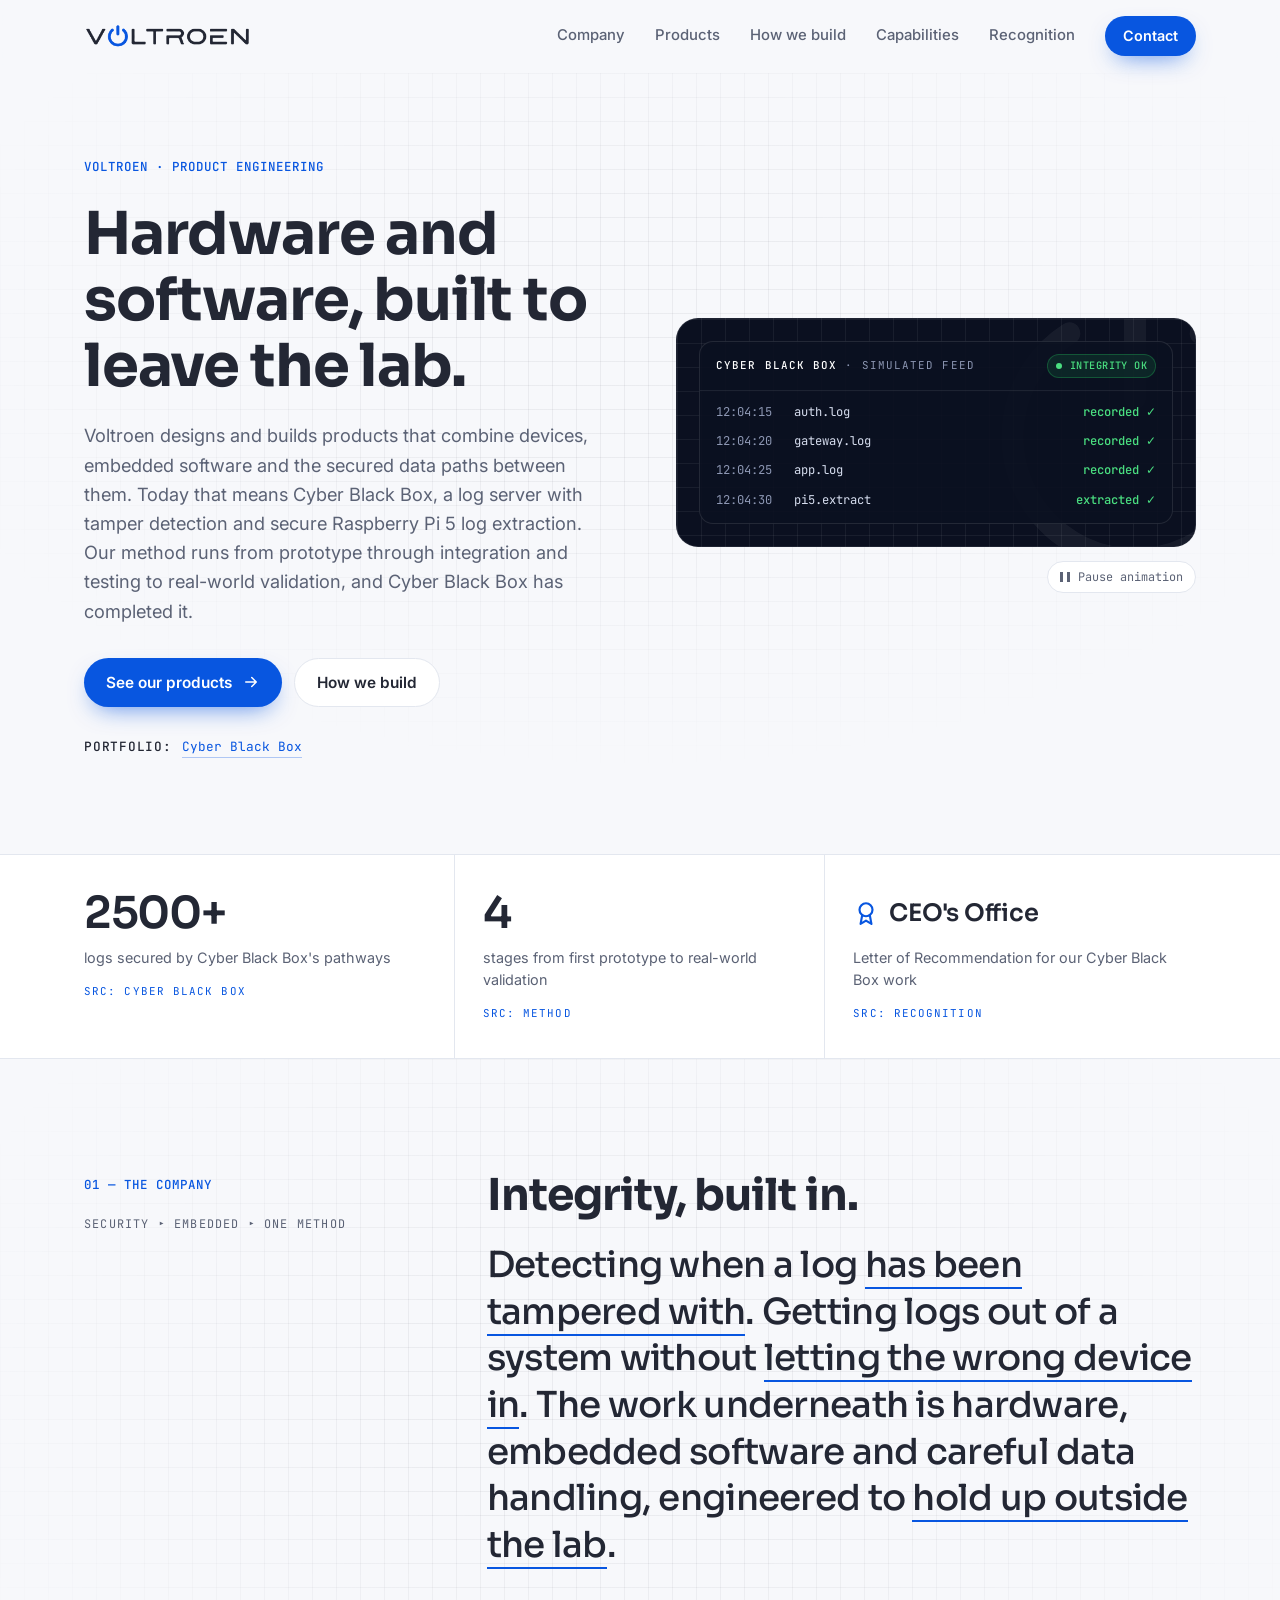
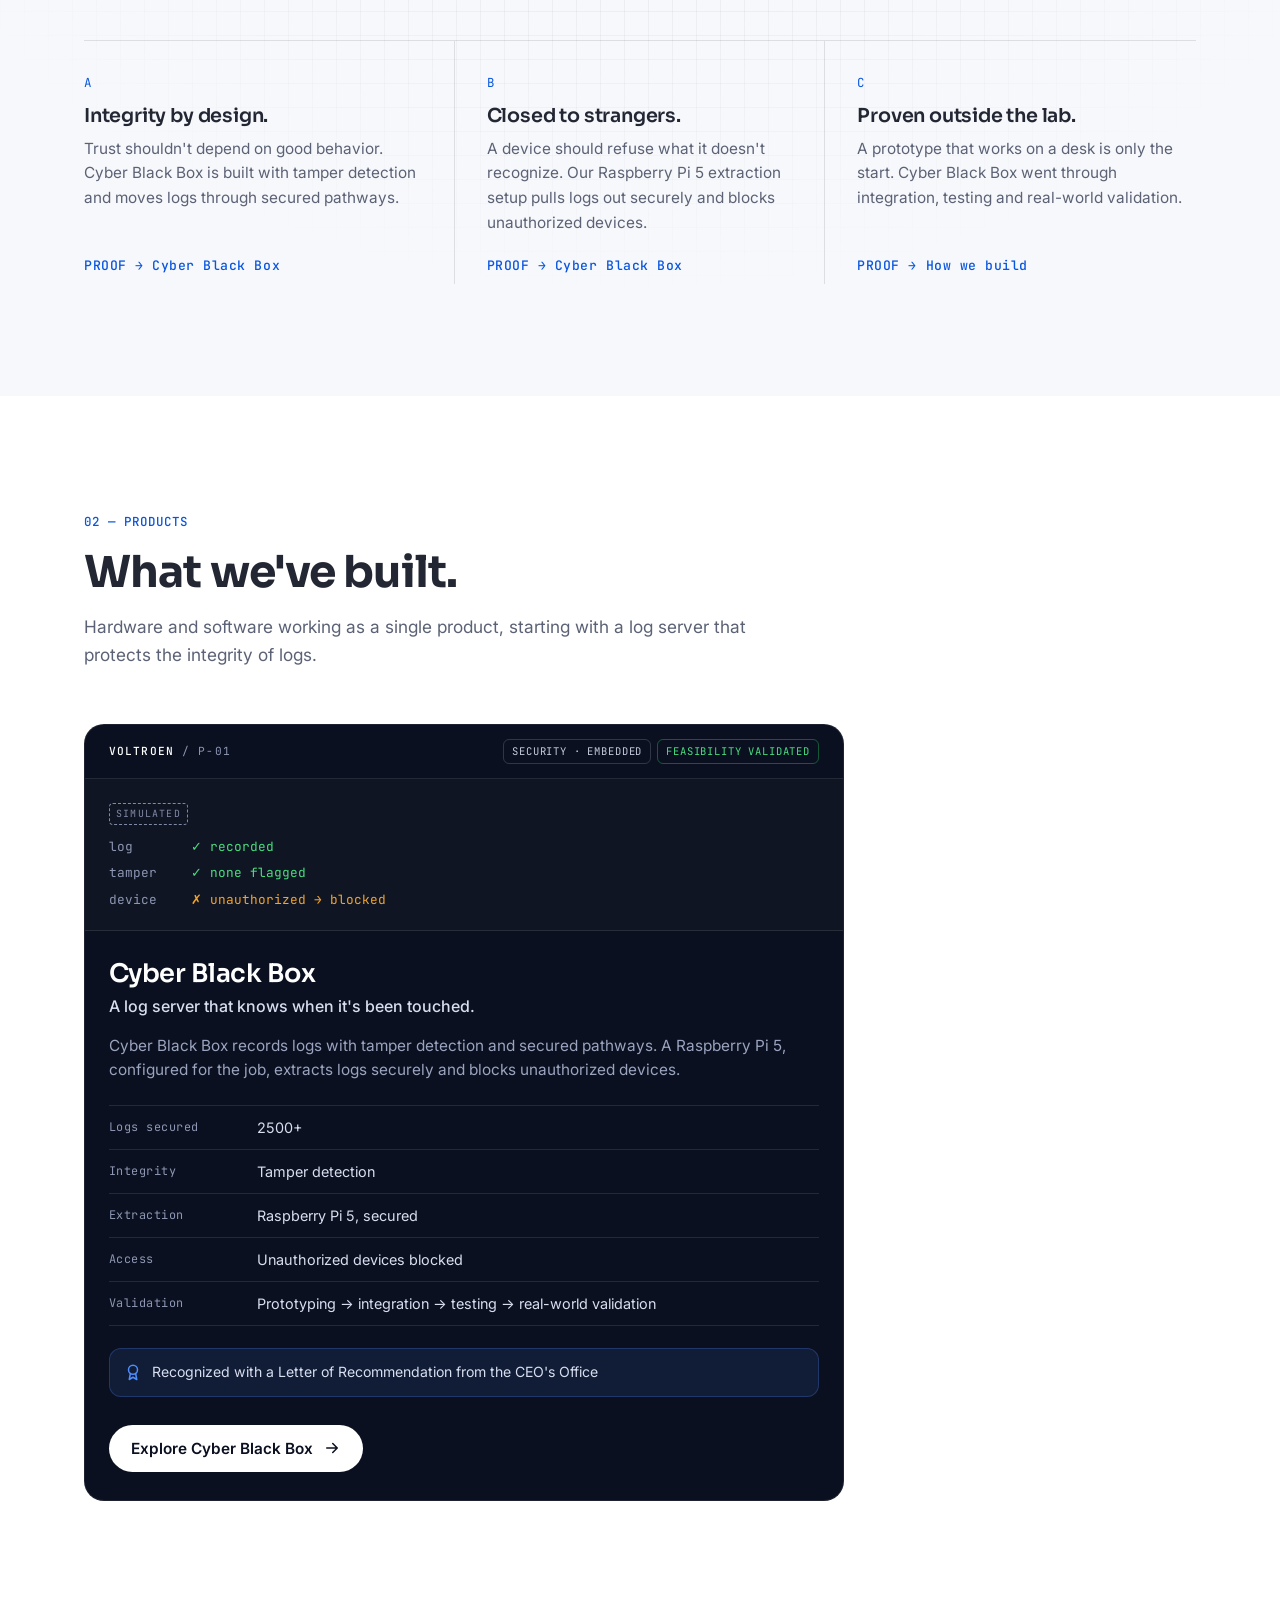
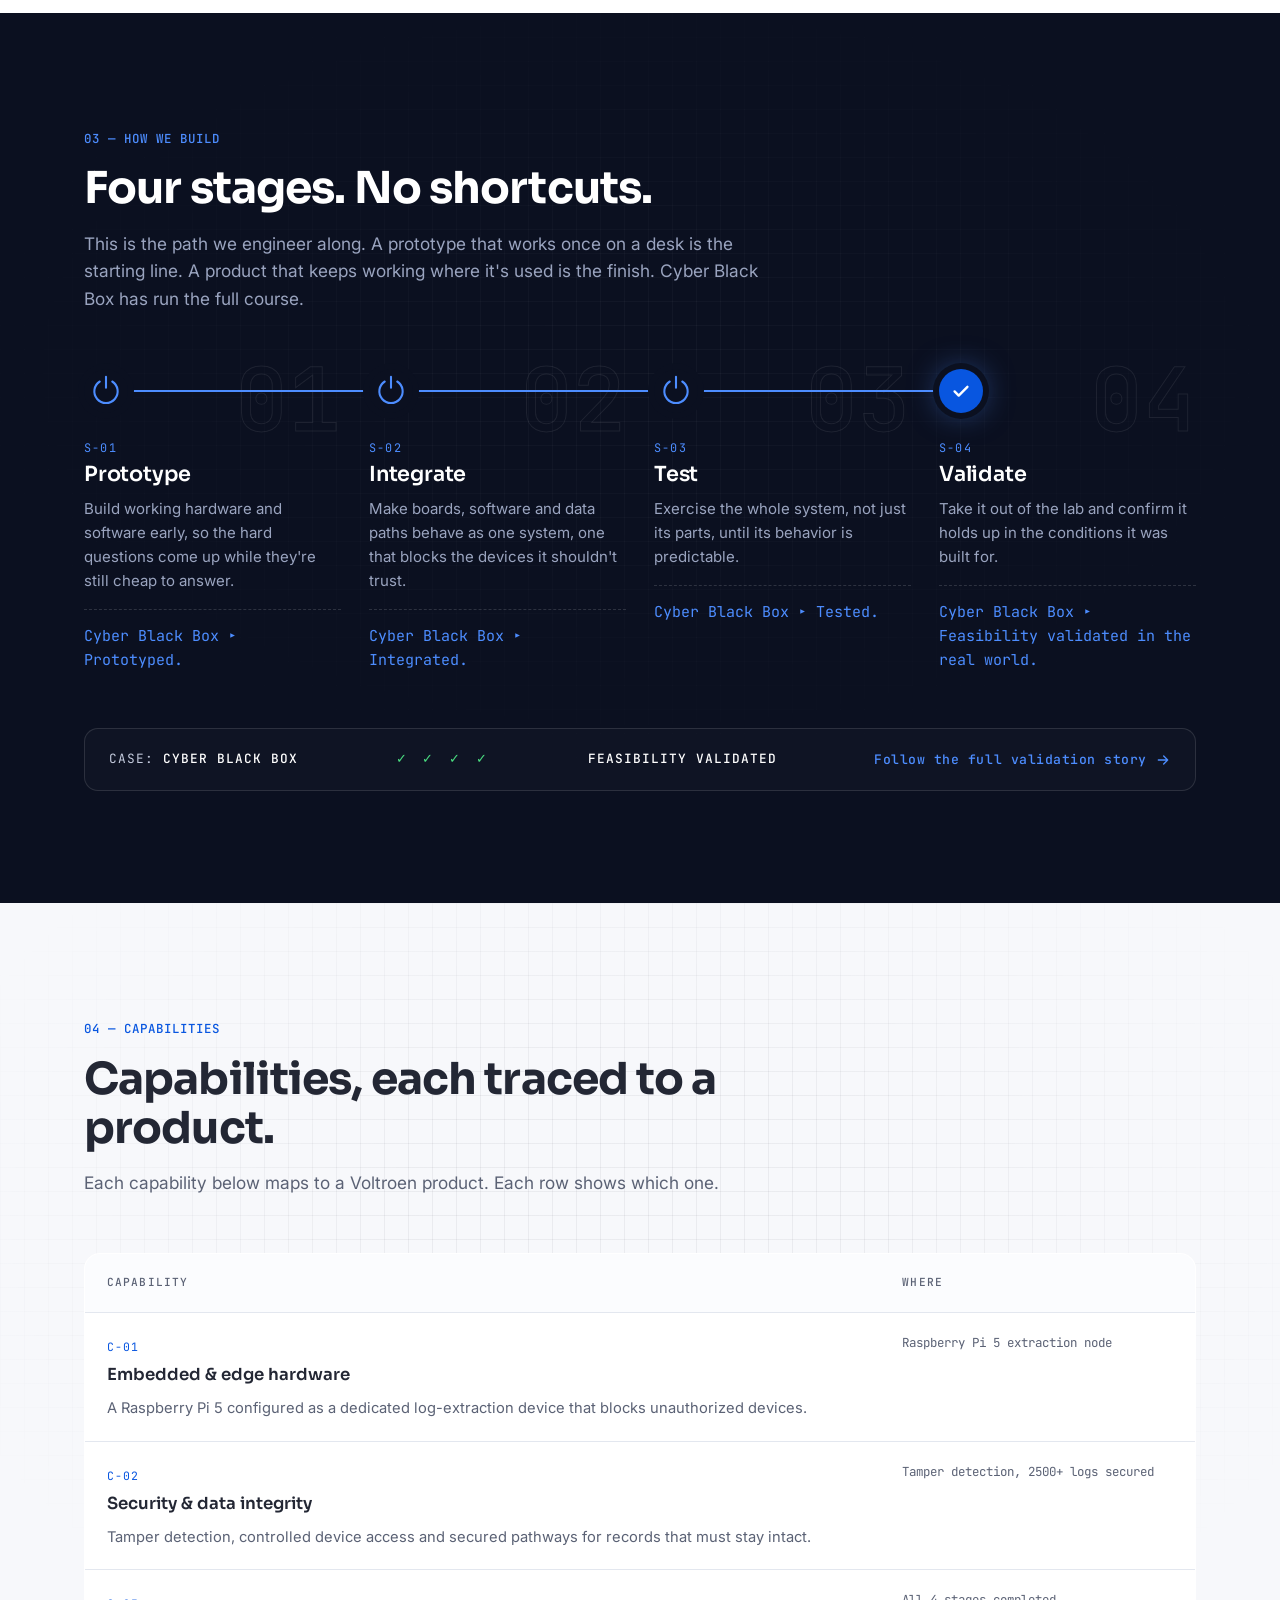
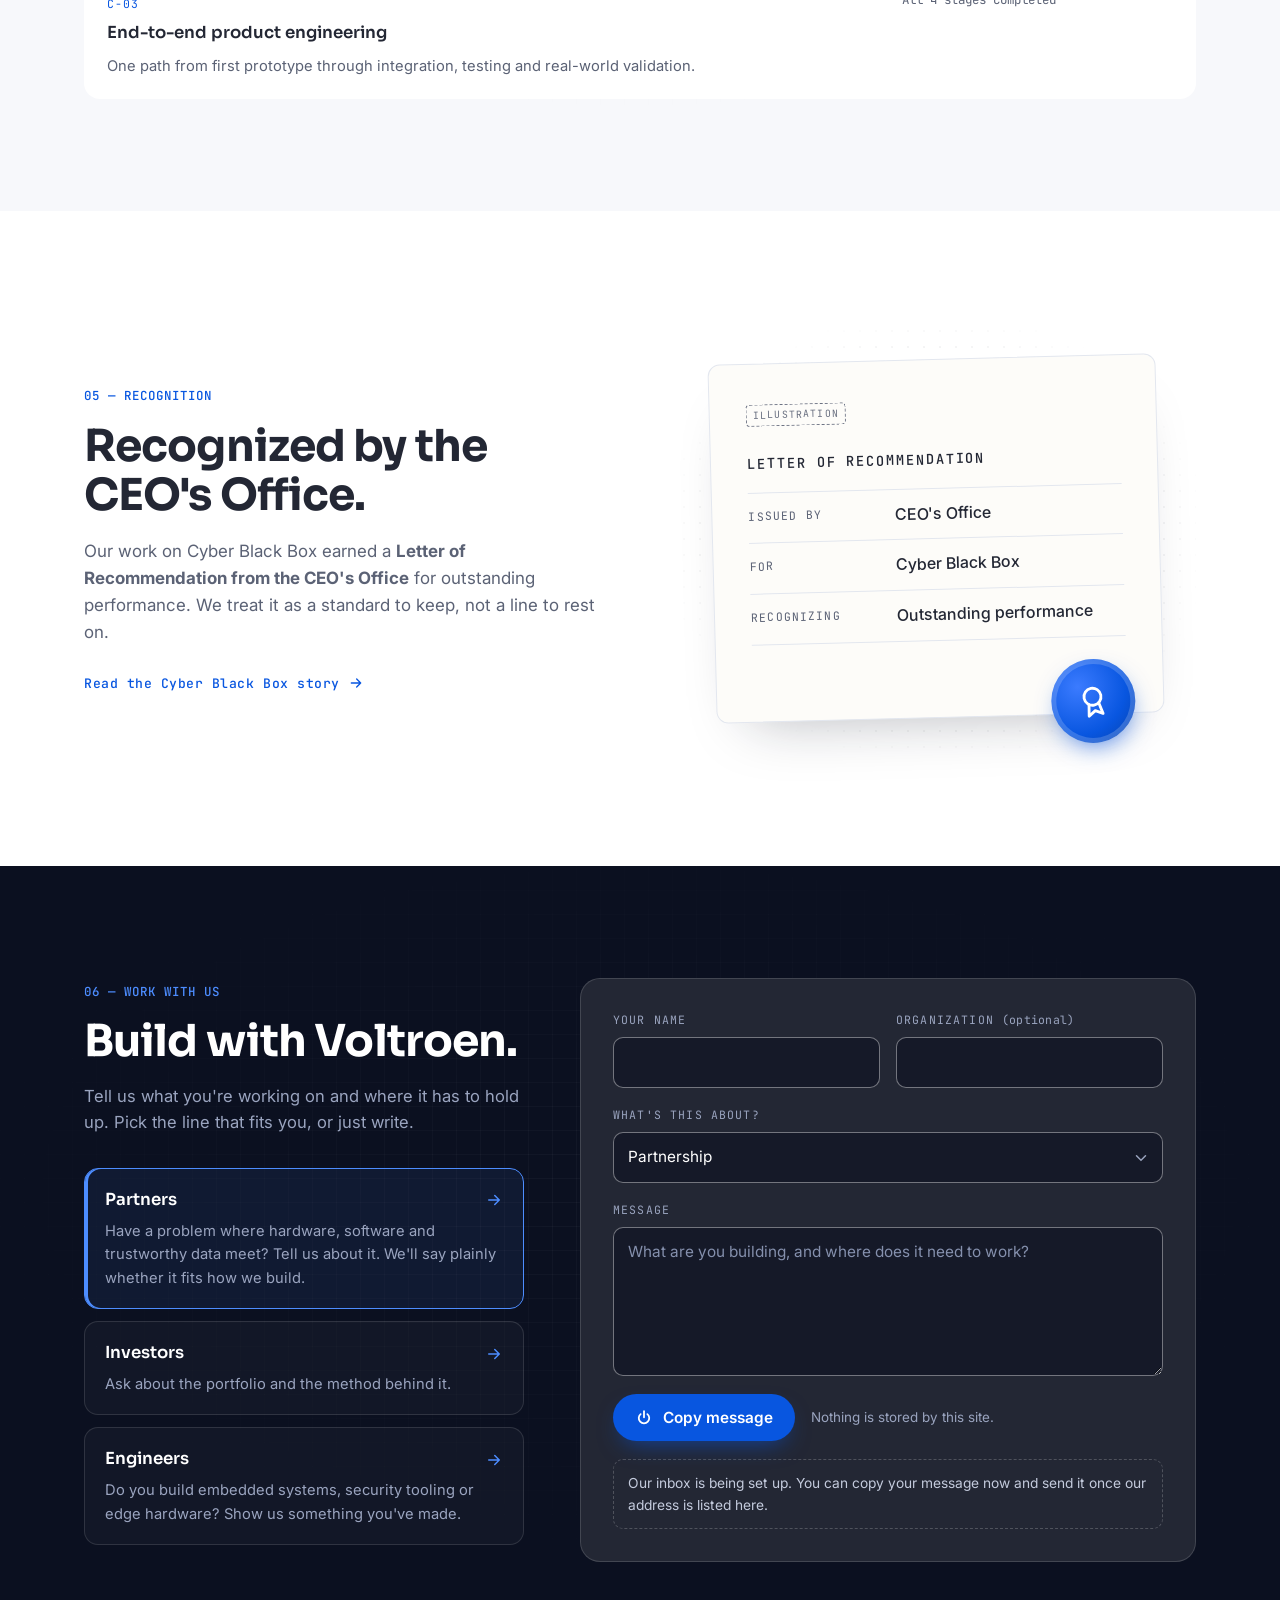
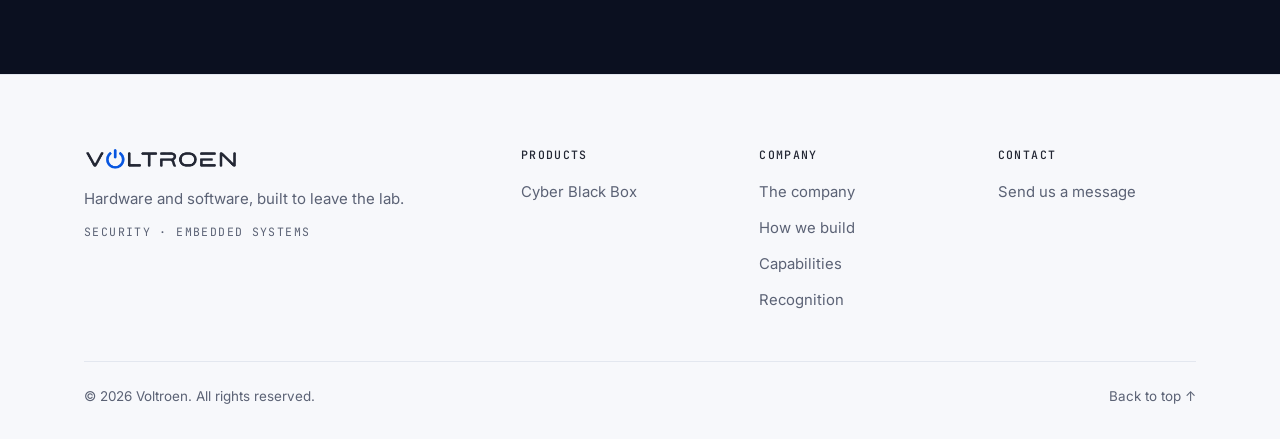
==== index.html @ 5e19cc54 "Remove GlowwSkin from the site Drop the GlowwSkin product card, hero tile, glance stat, capability r" ====
<!DOCTYPE html>
<html lang="en">
<head>
  <meta charset="UTF-8" />
  <meta name="viewport" content="width=device-width, initial-scale=1.0" />
  <title>Voltroen | Secure Hardware Engineering</title>
  <meta name="description" content="Voltroen engineers hardware and software products, including Cyber Black Box, a log server with tamper detection and Raspberry Pi 5 extraction that blocks unauthorized devices." />
  <meta name="theme-color" content="#0b1020" />
  <meta property="og:title" content="Voltroen | Secure Hardware Engineering" />
  <meta property="og:description" content="Voltroen engineers hardware and software products, including Cyber Black Box, a log server with tamper detection and Raspberry Pi 5 extraction that blocks unauthorized devices." />
  <meta property="og:image" content="https://voltroen.in/assets/logo.png" />
  <meta property="og:type" content="website" />
  <meta property="og:url" content="https://voltroen.in/" />
  <link rel="icon" href="assets/favicon.svg" type="image/svg+xml" />
  <link rel="preconnect" href="https://fonts.googleapis.com" />
  <link rel="preconnect" href="https://fonts.gstatic.com" crossorigin />
  <link href="https://fonts.googleapis.com/css2?family=Inter:wght@400;500;600&family=JetBrains+Mono:wght@400;500&family=Sora:wght@500;600;700&display=swap" rel="stylesheet" />
  <script>document.documentElement.classList.add('js');setTimeout(function(){if(!window.__siteReady)document.documentElement.classList.remove('js');},4000);</script>
  <link rel="stylesheet" href="assets/css/site.css" />
</head>
<body>
  <a class="skip-link" href="#main">Skip to content</a>

  <!-- Reusable icons -->
  <svg width="0" height="0" style="position:absolute" aria-hidden="true">
    <defs>
      <symbol id="i-arrow" viewBox="0 0 24 24" fill="none" stroke="currentColor" stroke-width="2" stroke-linecap="round" stroke-linejoin="round"><path d="M5 12h14M13 6l6 6-6 6"/></symbol>
      <symbol id="i-power" viewBox="0 0 24 24" fill="none" stroke="currentColor" stroke-width="2.4" stroke-linecap="round"><path d="M7.5 6.8a7 7 0 1 0 9 0"/><path d="M12 3v8"/></symbol>
      <symbol id="i-ring" viewBox="0 0 48 48" fill="none" stroke="currentColor" stroke-width="2.5" stroke-linecap="round"><path d="M16.5 12.6a14 14 0 1 0 15 0"/><path d="M24 7v13"/></symbol>
      <symbol id="i-award" viewBox="0 0 24 24" fill="none" stroke="currentColor" stroke-width="2" stroke-linecap="round" stroke-linejoin="round"><circle cx="12" cy="9" r="6"/><path d="M8.5 14L7 22l5-3 5 3-1.5-8"/></symbol>
      <symbol id="i-check" viewBox="0 0 24 24" fill="none" stroke="currentColor" stroke-width="2.6" stroke-linecap="round" stroke-linejoin="round"><path d="M5 12.5l4.5 4.5L19 7.5"/></symbol>
    </defs>
  </svg>

  <header class="site-header">
    <div class="wrap nav">
      <a href="#top" class="brand" aria-label="Voltroen home">
        <img src="assets/logo.png" alt="Voltroen" width="1184" height="184" />
      </a>
      <button class="menu-btn" aria-label="Open menu" aria-expanded="false" aria-controls="nav-links"><span></span></button>
      <nav class="nav-links" id="nav-links" aria-label="Primary">
        <a href="#company">Company</a>
        <a href="#products">Products</a>
        <a href="#method">How we build</a>
        <a href="#capabilities">Capabilities</a>
        <a href="#recognition">Recognition</a>
        <a href="#contact" class="btn btn-primary">Contact</a>
      </nav>
    </div>
  </header>

  <main id="main" tabindex="-1">
    <!-- Hero -->
    <section class="home-hero grid-bg" aria-labelledby="hero-title">
      <div class="wrap hero-grid">
        <div>
          <span class="idx reveal">Voltroen · Product engineering</span>
          <h1 id="hero-title" class="reveal d1">Hardware and software, built to leave the lab.</h1>
          <p class="hero-lede reveal d2">
            Voltroen designs and builds products that combine devices, embedded software and the secured data
            paths between them. Today that means Cyber Black Box, a log server with tamper detection and secure
            Raspberry Pi 5 log extraction. Our method runs from prototype through integration
            and testing to real-world validation, and Cyber Black Box has completed it.
          </p>
          <div class="hero-cta reveal d3">
            <a href="#products" class="btn btn-primary">See our products <svg aria-hidden="true"><use href="#i-arrow"/></svg></a>
            <a href="#method" class="btn btn-ghost">How we build</a>
          </div>
          <p class="portfolio-line reveal d3">
            <b>PORTFOLIO:</b>
            <a href="cyber-black-box.html">Cyber Black Box</a>
          </p>
        </div>

        <div class="hero-visual-wrap reveal d2">
          <div class="instrument" role="img" aria-label="Illustration: a simulated Cyber Black Box log feed">
            <svg class="ring-motif" aria-hidden="true"><use href="#i-ring"/></svg>

            <div class="tile" aria-hidden="true">
              <div class="tile-head">
                <span><b>Cyber Black Box</b> · Simulated feed</span>
                <span class="integrity" id="mini-integrity"><span class="dot"></span><span class="txt">INTEGRITY OK</span></span>
              </div>
              <div class="mini-log" id="mini-log"></div>
            </div>

          </div>
          <button type="button" class="motion-toggle" aria-pressed="false"><span class="mt-icon" aria-hidden="true"></span><span class="mt-label">Pause animation</span></button>
        </div>
      </div>
    </section>

    <!-- At a glance -->
    <section class="white glance" id="at-a-glance" aria-label="At a glance">
      <div class="wrap glance-grid three">
        <div class="glance-cell reveal">
          <div class="glance-num">2500+</div>
          <p>logs secured by Cyber Black Box's pathways</p>
          <span class="src-tag">Src: Cyber Black Box</span>
        </div>
        <div class="glance-cell reveal d2">
          <div class="glance-num">4</div>
          <p>stages from first prototype to real-world validation</p>
          <span class="src-tag">Src: Method</span>
        </div>
        <div class="glance-cell reveal d3">
          <div class="glance-num sm"><svg aria-hidden="true"><use href="#i-award"/></svg>CEO's Office</div>
          <p>Letter of Recommendation for our Cyber Black Box work</p>
          <span class="src-tag">Src: Recognition</span>
        </div>
      </div>
    </section>

    <!-- Company -->
    <section class="section grid-bg" id="company" aria-labelledby="company-title">
      <div class="wrap">
        <div class="editorial">
          <div class="reveal">
            <span class="idx">01 — The company</span>
            <p class="legend">SECURITY ▸ EMBEDDED ▸ ONE METHOD</p>
          </div>
          <div class="reveal d1">
            <h2 id="company-title">Integrity, built in.</h2>
            <p class="statement">
              Detecting when a log <span class="mark">has been tampered with</span>. Getting logs out of a system
              without <span class="mark">letting the wrong device in</span>. The work underneath is hardware, embedded
              software and careful data handling, engineered to <span class="mark">hold up outside the lab</span>.
            </p>
          </div>
        </div>

        <div class="principles">
          <article class="principle reveal">
            <span class="letter-idx">A</span>
            <h3>Integrity by design.</h3>
            <p>Trust shouldn't depend on good behavior. Cyber Black Box is built with tamper detection and moves logs
              through secured pathways.</p>
            <a class="text-link" href="cyber-black-box.html#platform">PROOF → Cyber Black Box</a>
          </article>
          <article class="principle reveal d1">
            <span class="letter-idx">B</span>
            <h3>Closed to strangers.</h3>
            <p>A device should refuse what it doesn't recognize. Our Raspberry Pi 5 extraction setup pulls logs out
              securely and blocks unauthorized devices.</p>
            <a class="text-link" href="cyber-black-box.html#how">PROOF → Cyber Black Box</a>
          </article>
          <article class="principle reveal d2">
            <span class="letter-idx">C</span>
            <h3>Proven outside the lab.</h3>
            <p>A prototype that works on a desk is only the start. Cyber Black Box went through integration, testing
              and real-world validation.</p>
            <a class="text-link" href="#method">PROOF → How we build</a>
          </article>
        </div>
      </div>
    </section>

    <!-- Products -->
    <section class="section white" id="products" aria-labelledby="products-title">
      <div class="wrap">
        <div class="section-head reveal">
          <span class="idx">02 — Products</span>
          <h2 id="products-title">What we've built.</h2>
          <p>Hardware and software working as a single product, starting with a log server that protects the
            integrity of logs.</p>
        </div>

        <div class="products single">
          <!-- P-01 -->
          <article class="product dark-card reveal" id="cyber-black-box" aria-labelledby="p1-title">
            <div class="label-bar">
              <span class="label-id"><b>Voltroen</b> / P-01</span>
              <span class="chips"><span class="chip">Security · Embedded</span><span class="chip ok">Feasibility validated</span></span>
            </div>
            <div class="visual-strip" role="group" aria-label="Simulated status readout">
              <span class="sim-tag">Simulated</span>
              <div class="readout-lines">
                <div><span class="k">log</span><span class="v">✓ recorded</span></div>
                <div><span class="k">tamper</span><span class="v">✓ none flagged</span></div>
                <div><span class="k">device</span><span class="v no">✗ unauthorized → blocked</span></div>
              </div>
            </div>
            <div class="product-body">
              <h3 id="p1-title">Cyber Black Box</h3>
              <p class="tagline">A log server that knows when it's been touched.</p>
              <p class="desc">Cyber Black Box records logs with tamper detection and secured pathways. A
                Raspberry Pi 5, configured for the job, extracts logs securely and blocks unauthorized devices.</p>
              <dl class="specs">
                <div><dt>Logs secured</dt><dd>2500+</dd></div>
                <div><dt>Integrity</dt><dd>Tamper detection</dd></div>
                <div><dt>Extraction</dt><dd>Raspberry Pi 5, secured</dd></div>
                <div><dt>Access</dt><dd>Unauthorized devices blocked</dd></div>
                <div><dt>Validation</dt><dd>Prototyping → integration → testing → real-world validation</dd></div>
              </dl>
              <p class="ribbon"><svg aria-hidden="true"><use href="#i-award"/></svg>Recognized with a Letter of Recommendation from the CEO's Office</p>
              <div class="product-cta">
                <a href="cyber-black-box.html" class="btn btn-light">Explore Cyber Black Box <svg aria-hidden="true"><use href="#i-arrow"/></svg></a>
              </div>
            </div>
          </article>

          <!-- P-02 -->
        </div>
      </div>
    </section>

    <!-- How we build -->
    <section class="section ink ink-grid" id="method" aria-labelledby="method-title">
      <div class="wrap">
        <div class="section-head reveal">
          <span class="idx">03 — How we build</span>
          <h2 id="method-title">Four stages. No shortcuts.</h2>
          <p>This is the path we engineer along. A prototype that works once on a desk is the starting line. A
            product that keeps working where it's used is the finish. Cyber Black Box has run the full course.</p>
        </div>

        <ol class="rail" role="list">
          <li class="node reveal">
            <span class="node-num" aria-hidden="true">01</span>
            <span class="node-ring" aria-hidden="true"><svg><use href="#i-ring"/></svg></span>
            <small>S-01</small>
            <h3>Prototype</h3>
            <p>Build working hardware and software early, so the hard questions come up while they're still cheap to answer.</p>
            <p class="proof">Cyber Black Box ▸ Prototyped.</p>
          </li>
          <li class="node reveal d1">
            <span class="node-num" aria-hidden="true">02</span>
            <span class="node-ring" aria-hidden="true"><svg><use href="#i-ring"/></svg></span>
            <small>S-02</small>
            <h3>Integrate</h3>
            <p>Make boards, software and data paths behave as one system, one that blocks the devices it shouldn't trust.</p>
            <p class="proof">Cyber Black Box ▸ Integrated.</p>
          </li>
          <li class="node reveal d2">
            <span class="node-num" aria-hidden="true">03</span>
            <span class="node-ring" aria-hidden="true"><svg><use href="#i-ring"/></svg></span>
            <small>S-03</small>
            <h3>Test</h3>
            <p>Exercise the whole system, not just its parts, until its behavior is predictable.</p>
            <p class="proof">Cyber Black Box ▸ Tested.</p>
          </li>
          <li class="node done reveal d3">
            <span class="node-num" aria-hidden="true">04</span>
            <span class="node-ring" aria-hidden="true"><svg><use href="#i-check"/></svg></span>
            <small>S-04</small>
            <h3>Validate</h3>
            <p>Take it out of the lab and confirm it holds up in the conditions it was built for.</p>
            <p class="proof">Cyber Black Box ▸ Feasibility validated in the real world.</p>
          </li>
        </ol>

        <div class="case-row reveal">
          <span>CASE: <b>CYBER BLACK BOX</b></span>
          <span class="ticks" aria-hidden="true">✓ ✓ ✓ ✓</span><span class="sr-only">All four stages complete</span>
          <b>FEASIBILITY VALIDATED</b>
          <a class="text-link" href="cyber-black-box.html#validation">Follow the full validation story <svg aria-hidden="true"><use href="#i-arrow"/></svg></a>
        </div>
      </div>
    </section>

    <!-- Capabilities -->
    <section class="section grid-bg" id="capabilities" aria-labelledby="cap-title">
      <div class="wrap">
        <div class="section-head reveal">
          <span class="idx">04 — Capabilities</span>
          <h2 id="cap-title">Capabilities, each traced to a product.</h2>
          <p>Each capability below maps to a Voltroen product. Each row shows which one.</p>
        </div>

        <table class="matrix reveal">
          <caption class="sr-only">Voltroen capabilities and the products that use them</caption>
          <thead>
            <tr>
              <th scope="col">Capability</th>
              <th scope="col">Where</th>
            </tr>
          </thead>
          <tbody>
            <tr>
              <th scope="row">
                <span class="cap-id">C-01</span>
                <span class="cap-title">Embedded &amp; edge hardware</span>
                <span class="cap-desc">A Raspberry Pi 5 configured as a dedicated log-extraction device that blocks unauthorized devices.</span>
                <span class="proven" aria-hidden="true"><span class="chip">Used in: Cyber Black Box</span></span>
              </th>
              <td class="evidence">Raspberry Pi 5 extraction node</td>
            </tr>
            <tr>
              <th scope="row">
                <span class="cap-id">C-02</span>
                <span class="cap-title">Security &amp; data integrity</span>
                <span class="cap-desc">Tamper detection, controlled device access and secured pathways for records that must stay intact.</span>
                <span class="proven" aria-hidden="true"><span class="chip">Used in: Cyber Black Box</span></span>
              </th>
              <td class="evidence">Tamper detection, 2500+ logs secured</td>
            </tr>
            <tr>
              <th scope="row">
                <span class="cap-id">C-03</span>
                <span class="cap-title">End-to-end product engineering</span>
                <span class="cap-desc">One path from first prototype through integration, testing and real-world validation.</span>
                <span class="proven" aria-hidden="true"><span class="chip">Used in: Cyber Black Box</span></span>
              </th>
              <td class="evidence">All 4 stages completed</td>
            </tr>
          </tbody>
        </table>
      </div>
    </section>

    <!-- Recognition -->
    <section class="section white" id="recognition" aria-labelledby="recog-title">
      <div class="wrap recog">
        <div class="reveal">
          <span class="idx">05 — Recognition</span>
          <h2 id="recog-title">Recognized by the CEO's Office.</h2>
          <p>Our work on Cyber Black Box earned a <strong>Letter of Recommendation from the CEO's Office</strong> for
            outstanding performance. We treat it as a standard to keep, not a line to rest on.</p>
          <a class="text-link" href="cyber-black-box.html#recognition">Read the Cyber Black Box story <svg aria-hidden="true"><use href="#i-arrow"/></svg></a>
        </div>
        <div class="paper-stage reveal d1" aria-hidden="true">
          <div class="paper">
            <span class="sim-tag">Illustration</span>
            <p class="paper-title">LETTER OF RECOMMENDATION</p>
            <dl>
              <div><dt>ISSUED BY</dt><dd>CEO's Office</dd></div>
              <div><dt>FOR</dt><dd>Cyber Black Box</dd></div>
              <div><dt>RECOGNIZING</dt><dd>Outstanding performance</dd></div>
            </dl>
            <div class="wax-seal"><svg><use href="#i-award"/></svg></div>
          </div>
        </div>
      </div>
    </section>

    <!-- Contact -->
    <section class="section ink ink-grid" id="contact" aria-labelledby="contact-title">
      <div class="wrap contact-grid">
        <div class="reveal">
          <span class="idx">06 — Work with us</span>
          <h2 id="contact-title">Build with Voltroen.</h2>
          <p>Tell us what you're working on and where it has to hold up. Pick the line that fits you, or just write.</p>
          <div class="audiences">
            <button type="button" class="audience" data-topic="partnership" aria-pressed="false" aria-labelledby="aud-partnership" aria-describedby="aud-partnership-d">
              <b id="aud-partnership">Partners <svg aria-hidden="true"><use href="#i-arrow"/></svg></b>
              <span id="aud-partnership-d">Have a problem where hardware, software and trustworthy data meet? Tell us about it. We'll say plainly whether it fits how we build.</span>
            </button>
            <button type="button" class="audience" data-topic="investment" aria-pressed="false" aria-labelledby="aud-investment" aria-describedby="aud-investment-d">
              <b id="aud-investment">Investors <svg aria-hidden="true"><use href="#i-arrow"/></svg></b>
              <span id="aud-investment-d">Ask about the portfolio and the method behind it.</span>
            </button>
            <button type="button" class="audience" data-topic="join" aria-pressed="false" aria-labelledby="aud-join" aria-describedby="aud-join-d">
              <b id="aud-join">Engineers <svg aria-hidden="true"><use href="#i-arrow"/></svg></b>
              <span id="aud-join-d">Do you build embedded systems, security tooling or edge hardware? Show us something you've made.</span>
            </button>
          </div>
        </div>

        <form class="form-card reveal d1" id="contact-form" novalidate>
          <div class="form-row">
            <div class="field">
              <label for="cf-name">Your name</label>
              <input id="cf-name" name="name" type="text" autocomplete="name" required aria-describedby="cf-name-error" />
              <span class="field-error" id="cf-name-error"></span>
            </div>
            <div class="field">
              <label for="cf-org">Organization <em>(optional)</em></label>
              <input id="cf-org" name="org" type="text" autocomplete="organization" />
            </div>
          </div>
          <div class="field">
            <label for="cf-topic">What's this about?</label>
            <select id="cf-topic" name="topic">
              <option value="partnership">Partnership</option>
              <option value="investment">Investment</option>
              <option value="join">Joining Voltroen</option>
              <option value="cyber-black-box">Cyber Black Box</option>
              <option value="other">Something else</option>
            </select>
          </div>
          <div class="field">
            <label for="cf-message">Message</label>
            <textarea id="cf-message" name="message" rows="5" required placeholder="What are you building, and where does it need to work?" aria-describedby="cf-message-error"></textarea>
            <span class="field-error" id="cf-message-error"></span>
          </div>
          <div class="form-actions">
            <button type="submit" class="btn btn-primary"><svg aria-hidden="true"><use href="#i-power"/></svg><span id="submit-label">Copy message</span></button>
            <p class="helper" id="form-helper">Nothing is stored by this site.</p>
          </div>
          <noscript><p class="inbox-note">This form needs JavaScript to prepare your message.</p></noscript>
          <p class="inbox-note" id="inbox-note">Our inbox is being set up. You can copy your message now and send it once our address is listed here.</p>
          <p class="status" id="form-status" role="status" aria-live="polite"></p>
        </form>
      </div>
    </section>
  </main>

  <footer class="site-footer v2">
    <div class="wrap">
      <div class="foot-grid">
        <div>
          <img src="assets/logo.png" alt="Voltroen" width="1184" height="184" />
          <p>Hardware and software, built to leave the lab.</p>
          <p class="mono-line">SECURITY · EMBEDDED SYSTEMS</p>
        </div>
        <div class="foot-col">
          <h2 class="foot-title">Products</h2>
          <ul>
            <li><a href="cyber-black-box.html">Cyber Black Box</a></li>
          </ul>
        </div>
        <div class="foot-col">
          <h2 class="foot-title">Company</h2>
          <ul>
            <li><a href="#company">The company</a></li>
            <li><a href="#method">How we build</a></li>
            <li><a href="#capabilities">Capabilities</a></li>
            <li><a href="#recognition">Recognition</a></li>
          </ul>
        </div>
        <div class="foot-col">
          <h2 class="foot-title">Contact</h2>
          <ul>
            <li><a href="#contact">Send us a message</a></li>
            <li hidden><a id="footer-email" href="#contact"></a></li>
          </ul>
        </div>
      </div>
      <div class="legal">
        <span>© <span id="year">2026</span> Voltroen. All rights reserved.</span>
        <a href="#top">Back to top ↑</a>
      </div>
    </div>
  </footer>

  <script src="assets/js/site.js"></script>
</body>
</html>
---- assets/css/site.css ----
:root {
  --navy: #232734;
  --ink: #0b1020;
  --ink-2: #111830;
  --blue: #0856e0;
  --blue-soft: #e8f0ff;
  --blue-bright: #4d8dff;
  --bg: #f7f8fb;
  --surface: #ffffff;
  --line: #e3e7ef;
  --text: #232734;
  --muted: #5b6275;
  --green: #22c55e;
  --amber: #f5a524;
  --red: #f04444;
  --radius: 16px;
  --shadow: 0 1px 2px rgba(16, 24, 40, .04), 0 12px 32px -12px rgba(16, 24, 40, .12);
  --wrap: 1160px;
  --head: 'Sora', 'Inter', system-ui, sans-serif;
  --body: 'Inter', system-ui, -apple-system, 'Segoe UI', sans-serif;
  --mono: 'JetBrains Mono', ui-monospace, SFMono-Regular, Menlo, monospace;
}

*, *::before, *::after { box-sizing: border-box; }
* { margin: 0; padding: 0; }

html { scroll-behavior: smooth; scroll-padding-top: 84px; }
body {
  font-family: var(--body);
  background: var(--bg);
  color: var(--text);
  line-height: 1.6;
  -webkit-font-smoothing: antialiased;
  overflow-x: hidden;
}
img, svg { display: block; max-width: 100%; }
a { color: inherit; text-decoration: none; }
:focus-visible { outline: 2px solid var(--blue); outline-offset: 3px; border-radius: 6px; }

.wrap { width: 100%; max-width: var(--wrap); margin: 0 auto; padding: 0 24px; }

h1, h2, h3 { font-family: var(--head); color: var(--navy); line-height: 1.12; letter-spacing: -0.02em; }
h1 { font-size: clamp(2.3rem, 4.6vw, 3.55rem); font-weight: 700; }
h2 { font-size: clamp(1.9rem, 3.6vw, 2.75rem); font-weight: 700; }
h3 { font-size: 1.15rem; font-weight: 600; letter-spacing: -0.01em; }

.eyebrow {
  display: inline-flex; align-items: center; gap: 10px;
  font-family: var(--head); font-size: .78rem; font-weight: 600;
  letter-spacing: .16em; text-transform: uppercase; color: var(--blue);
}
.eyebrow::before { content: ""; width: 22px; height: 2px; border-radius: 2px; background: currentColor; }

.section { padding: 112px 0; }
.section-head { max-width: 680px; margin-bottom: 56px; }
.section-head h2 { margin: 14px 0 16px; }
.section-head p { color: var(--muted); font-size: 1.08rem; }

.btn {
  display: inline-flex; align-items: center; gap: 10px;
  padding: 14px 22px; border-radius: 999px;
  font-weight: 600; font-size: .96rem; line-height: 1;
  transition: transform .2s ease, box-shadow .2s ease, background .2s ease, color .2s ease, border-color .2s ease;
}
.btn svg { width: 18px; height: 18px; transition: transform .2s ease; }
.btn:hover svg { transform: translateX(3px); }
.btn-primary { background: var(--blue); color: #fff; box-shadow: 0 10px 24px -10px rgba(8, 86, 224, .7); }
.btn-primary:hover { background: #0a4cc4; transform: translateY(-1px); }
.btn-ghost { border: 1px solid var(--line); background: var(--surface); color: var(--navy); }
.btn-ghost:hover { border-color: #c7cfdd; transform: translateY(-1px); }

/* ---------- Header ---------- */
.site-header {
  position: sticky; top: 0; z-index: 50;
  background: rgba(247, 248, 251, .82);
  backdrop-filter: saturate(160%) blur(14px);
  -webkit-backdrop-filter: saturate(160%) blur(14px);
  border-bottom: 1px solid transparent;
  transition: border-color .25s ease, background .25s ease;
}
.site-header.scrolled { border-bottom-color: var(--line); background: rgba(255, 255, 255, .88); }
.nav { display: flex; align-items: center; justify-content: space-between; height: 72px; gap: 24px; }
.brand img { height: 26px; width: auto; }
.nav-links { display: flex; align-items: center; gap: 30px; }

.nav-links a:not(.btn) { font-size: .93rem; font-weight: 500; color: var(--muted); transition: color .2s ease; }
.nav-links a:not(.btn):hover { color: var(--navy); }
.nav-links .btn { padding: 11px 18px; font-size: .9rem; }
.menu-btn {
  display: none; width: 42px; height: 42px; border-radius: 12px;
  border: 1px solid var(--line); background: var(--surface); cursor: pointer;
  align-items: center; justify-content: center;
}
.menu-btn span, .menu-btn span::before, .menu-btn span::after {
  display: block; width: 18px; height: 2px; border-radius: 2px; background: var(--navy);
  position: relative; transition: transform .25s ease, background .25s ease;
}
.menu-btn span::before, .menu-btn span::after { content: ""; position: absolute; left: 0; }
.menu-btn span::before { top: -6px; }
.menu-btn span::after { top: 6px; }
.menu-open .menu-btn span { background: transparent; }
.menu-open .menu-btn span::before { transform: translateY(6px) rotate(45deg); }
.menu-open .menu-btn span::after { transform: translateY(-6px) rotate(-45deg); }

/* ---------- Hero ---------- */
.hero { position: relative; padding: 72px 0 104px; overflow: hidden; }
.hero::before {
  content: ""; position: absolute; inset: 0; z-index: -2;
  background-image: radial-gradient(rgba(35, 39, 52, .09) 1px, transparent 1px);
  background-size: 26px 26px;
  -webkit-mask-image: radial-gradient(ellipse 80% 70% at 50% 30%, #000 30%, transparent 75%);
          mask-image: radial-gradient(ellipse 80% 70% at 50% 30%, #000 30%, transparent 75%);
}
.hero::after {
  content: ""; position: absolute; z-index: -1; width: 720px; height: 720px; right: -220px; top: -260px;
  background: radial-gradient(circle, rgba(8, 86, 224, .16), transparent 62%);
}
.hero-grid { display: grid; grid-template-columns: minmax(0, 1fr) minmax(0, 1.05fr); gap: 64px; align-items: center; }
.hero-grid > *, .recog > *, .pi-panel > * { min-width: 0; }
.pill {
  display: inline-flex; align-items: center; gap: 10px;
  padding: 7px 14px 7px 10px; border-radius: 999px;
  background: var(--surface); border: 1px solid var(--line); box-shadow: var(--shadow);
  font-size: .84rem; font-weight: 500; color: var(--muted);
}
.pill b { color: var(--navy); font-weight: 600; }
.dot { width: 8px; height: 8px; border-radius: 50%; background: var(--green); position: relative; flex: none; }
.dot::after {
  content: ""; position: absolute; inset: -4px; border-radius: 50%;
  border: 2px solid var(--green); opacity: 0; animation: ping 2s ease-out infinite;
}
@keyframes ping { 0% { transform: scale(.4); opacity: .8; } 100% { transform: scale(1.6); opacity: 0; } }

.hero h1 { margin: 22px 0 20px; }
.hero h1 .accent { color: var(--blue); }
.hero-lede { font-size: 1.14rem; color: var(--muted); max-width: 540px; }
.hero-cta { display: flex; flex-wrap: wrap; gap: 12px; margin-top: 32px; }

.hero-stats {
  display: grid; grid-template-columns: repeat(3, auto); justify-content: start; gap: 0;
  margin-top: 44px; padding-top: 28px; border-top: 1px solid var(--line);
}
.hero-stats div { padding-right: 28px; margin-right: 28px; border-right: 1px solid var(--line); }
.hero-stats div:last-child { border-right: 0; margin-right: 0; padding-right: 0; }
.hero-stats strong { display: block; font-family: var(--head); font-size: 1.6rem; font-weight: 700; color: var(--navy); letter-spacing: -0.02em; }
.hero-stats span { font-size: .86rem; color: var(--muted); }

/* ---------- Console (hero visual) ---------- */
.console {
  position: relative;
  background: linear-gradient(180deg, #121a33, var(--ink));
  border-radius: 20px; color: #c9d2e6;
  border: 1px solid rgba(255, 255, 255, .06);
  box-shadow: 0 40px 80px -30px rgba(11, 16, 32, .55), 0 0 0 8px rgba(255, 255, 255, .6);
  font-family: var(--mono); font-size: .76rem;
  overflow: hidden;
}
.console-bar {
  display: flex; align-items: center; gap: 14px;
  padding: 14px 18px; border-bottom: 1px solid rgba(255, 255, 255, .07);
}
.lights { display: flex; gap: 6px; }
.lights i { width: 10px; height: 10px; border-radius: 50%; background: #2b3450; }
.console-title { color: #8d97b3; flex: 1; min-width: 0; white-space: nowrap; overflow: hidden; text-overflow: ellipsis; }
.integrity {
  display: inline-flex; align-items: center; gap: 8px; flex: none;
  padding: 5px 10px; border-radius: 999px; font-weight: 500; letter-spacing: .04em;
  background: rgba(34, 197, 94, .12); color: #4ade80; border: 1px solid rgba(34, 197, 94, .3);
  transition: background .3s ease, color .3s ease, border-color .3s ease;
}
.integrity .dot { width: 6px; height: 6px; background: currentColor; }
.integrity .dot::after { border-color: currentColor; }
.integrity.alert { background: rgba(240, 68, 68, .14); color: #ff7a7a; border-color: rgba(240, 68, 68, .4); }

.log { padding: 10px 0; height: 292px; overflow: hidden; display: flex; flex-direction: column; justify-content: flex-end; }
.line {
  display: grid; grid-template-columns: 92px 58px 96px 1fr 18px; gap: 10px; align-items: center;
  padding: 6px 18px; white-space: nowrap;
}
.line > * { overflow: hidden; text-overflow: ellipsis; }
.line.new { animation: lineIn .45s ease both; }
@keyframes lineIn { from { opacity: 0; transform: translateY(8px); } to { opacity: 1; transform: none; } }
.t { color: #8d97b3; }
.tag { font-weight: 500; font-size: .68rem; letter-spacing: .06em; padding: 2px 0; border-radius: 4px; text-align: center; }
.src { color: #8d97b3; }
.msg { color: #d7deef; }
.st { text-align: right; font-weight: 500; }
.line.seal .tag { color: #7aa7ff; background: rgba(77, 141, 255, .12); }
.line.seal .st { color: #4ade80; }
.line.extr .tag { color: #a78bfa; background: rgba(167, 139, 250, .12); }
.line.extr .st { color: #4ade80; }
.line.block .tag { color: var(--amber); background: rgba(245, 165, 36, .12); }
.line.block .st { color: var(--amber); }
.line.alert { background: linear-gradient(90deg, rgba(240, 68, 68, .14), transparent 70%); }
.line.alert .tag { color: #ff7a7a; background: rgba(240, 68, 68, .16); }
.line.alert .msg { color: #ffb3b3; }
.line.alert .st { color: #ff7a7a; }

.console-foot {
  display: grid; grid-template-columns: repeat(4, 1fr);
  border-top: 1px solid rgba(255, 255, 255, .07); background: rgba(255, 255, 255, .02);
}
.console-foot div { padding: 14px 18px; border-right: 1px solid rgba(255, 255, 255, .07); min-width: 0; }
.console-foot div:last-child { border-right: 0; }
.console-foot small { display: block; font-size: .64rem; letter-spacing: .08em; text-transform: uppercase; color: #8d97b3; white-space: nowrap; }
.console-foot b { display: flex; align-items: center; gap: 8px; margin-top: 4px; font-size: .95rem; font-weight: 500; color: #fff; white-space: nowrap; }
.console-foot .online { color: #4ade80; font-size: .82rem; }
.console-foot .online .dot { width: 6px; height: 6px; background: currentColor; }
.console-foot .online .dot::after { border-color: currentColor; }

.hero-visual { position: relative; }
.float-chip {
  position: absolute; display: flex; align-items: center; gap: 10px;
  padding: 10px 14px; border-radius: 14px; background: var(--surface);
  border: 1px solid var(--line); box-shadow: var(--shadow);
  font-size: .82rem; font-weight: 500; color: var(--navy); white-space: nowrap;
}
.float-chip .ico { width: 30px; height: 30px; border-radius: 9px; display: grid; place-items: center; background: var(--blue-soft); color: var(--blue); }
.float-chip .ico svg { width: 16px; height: 16px; }
.float-chip small { display: block; font-size: .72rem; font-weight: 400; color: var(--muted); }
.chip-a { left: -36px; top: auto; bottom: -40px; animation: bob 6s ease-in-out infinite; }
.chip-b { right: 28px; top: -58px; animation: bob 6s ease-in-out -3s infinite; }
@keyframes bob { 50% { transform: translateY(-8px); } }

/* ---------- Platform ---------- */
.features { display: grid; grid-template-columns: repeat(4, 1fr); gap: 20px; }
.card {
  position: relative; background: var(--surface); border: 1px solid var(--line);
  border-radius: var(--radius); padding: 28px; box-shadow: var(--shadow);
  transition: transform .25s ease, box-shadow .25s ease, border-color .25s ease;
}
.card:hover { transform: translateY(-4px); border-color: #cfd8ea; box-shadow: 0 24px 48px -24px rgba(16, 24, 40, .25); }
.card .ico {
  width: 46px; height: 46px; border-radius: 13px; display: grid; place-items: center;
  background: var(--blue-soft); color: var(--blue); margin-bottom: 22px;
}
.card .ico svg { width: 22px; height: 22px; }
.card h3 { margin-bottom: 10px; }
.card p { color: var(--muted); font-size: .95rem; }
.card .kpi {
  display: inline-block; margin-top: 18px; padding: 5px 10px; border-radius: 8px;
  font-family: var(--mono); font-size: .74rem; color: var(--blue); background: var(--blue-soft);
}

/* ---------- How it works (dark) ---------- */
.dark { background: var(--ink); color: #c4cbdd; position: relative; overflow: hidden; }
.dark::before {
  content: ""; position: absolute; inset: 0;
  background-image: linear-gradient(rgba(255, 255, 255, .035) 1px, transparent 1px), linear-gradient(90deg, rgba(255, 255, 255, .035) 1px, transparent 1px);
  background-size: 56px 56px;
  -webkit-mask-image: radial-gradient(ellipse 70% 60% at 50% 40%, #000, transparent 80%);
          mask-image: radial-gradient(ellipse 70% 60% at 50% 40%, #000, transparent 80%);
}
.dark .wrap { position: relative; }
.dark h2, .dark h3 { color: #fff; }
.dark .eyebrow { color: var(--blue-bright); }
.dark .section-head p { color: #9aa4bf; }

.flow { position: relative; display: grid; grid-template-columns: repeat(4, 1fr); gap: 20px; }
.flow::before {
  content: ""; position: absolute; top: 31px; left: 12%; right: 12%; height: 2px;
  background: repeating-linear-gradient(90deg, rgba(77, 141, 255, .55) 0 8px, transparent 8px 16px);
  background-size: 32px 2px; animation: dash 1.4s linear infinite;
}
@keyframes dash { to { background-position: 32px 0; } }
.step { position: relative; text-align: left; }
.step-num {
  position: relative; z-index: 1; width: 64px; height: 64px; border-radius: 18px;
  display: grid; place-items: center; margin-bottom: 26px;
  background: var(--ink-2); border: 1px solid rgba(77, 141, 255, .35); color: var(--blue-bright);
  box-shadow: 0 0 0 6px var(--ink), 0 0 40px -6px rgba(77, 141, 255, .45);
}
.step-num svg { width: 26px; height: 26px; }
.step small { display: block; font-family: var(--mono); font-size: .74rem; color: var(--blue-bright); margin-bottom: 8px; letter-spacing: .06em; }
.step h3 { margin-bottom: 10px; font-size: 1.25rem; }
.step p { font-size: .95rem; color: #9aa4bf; max-width: 260px; }

.pi-panel {
  margin-top: 72px; display: grid; grid-template-columns: 1.1fr 1fr; gap: 48px; align-items: center;
  padding: 40px; border-radius: 22px;
  background: linear-gradient(135deg, rgba(77, 141, 255, .1), rgba(255, 255, 255, .02));
  border: 1px solid rgba(255, 255, 255, .08);
}
.pi-panel h3 { font-size: 1.6rem; margin: 12px 0 14px; letter-spacing: -0.02em; }
.pi-panel p { color: #9aa4bf; }
.checks { list-style: none; margin-top: 22px; display: grid; gap: 12px; }
.checks li { display: flex; gap: 12px; align-items: flex-start; color: #d4daea; font-size: .95rem; }
.checks svg { width: 20px; height: 20px; flex: none; color: #4ade80; margin-top: 2px; }

.ports { display: grid; grid-template-columns: minmax(0, 1fr); gap: 12px; font-family: var(--mono); font-size: .8rem; }
.port {
  display: flex; align-items: center; gap: 14px; padding: 14px 16px; border-radius: 12px;
  background: rgba(11, 16, 32, .6); border: 1px solid rgba(255, 255, 255, .07);
}
.port .pico { width: 34px; height: 34px; border-radius: 9px; display: grid; place-items: center; flex: none; }
.port .pico svg { width: 18px; height: 18px; }
.port .pname { flex: 1; min-width: 0; color: #d7deef; white-space: nowrap; overflow: hidden; text-overflow: ellipsis; }
.port .pname small { display: block; color: #8d97b3; font-size: .7rem; }
.port .badge { padding: 4px 10px; border-radius: 999px; font-size: .7rem; font-weight: 500; letter-spacing: .05em; flex: none; }
.port.ok .pico { background: rgba(34, 197, 94, .12); color: #4ade80; }
.port.ok .badge { background: rgba(34, 197, 94, .12); color: #4ade80; }
.port.no .pico { background: rgba(240, 68, 68, .12); color: #ff7a7a; }
.port.no .badge { background: rgba(240, 68, 68, .14); color: #ff7a7a; }

/* ---------- Validation ---------- */
.timeline { position: relative; display: grid; grid-template-columns: repeat(4, 1fr); gap: 20px; }
.timeline::before {
  content: ""; position: absolute; left: 0; right: 0; top: 11px; height: 2px;
  background: linear-gradient(90deg, var(--blue), #7aa7ff 70%, var(--green));
  transform-origin: left; transform: scaleX(var(--progress, 1)); transition: transform 1.4s cubic-bezier(.2, .7, .2, 1);
}
.js .timeline:not(.in)::before { --progress: 0; }
.stage { position: relative; padding-top: 44px; }
.stage::before {
  content: ""; position: absolute; top: 4px; left: 0; width: 16px; height: 16px; border-radius: 50%;
  background: var(--surface); border: 3px solid var(--blue); box-shadow: 0 0 0 5px var(--bg);
}
.stage:last-child::before { border-color: var(--green); }
.stage small { font-family: var(--mono); font-size: .74rem; color: var(--blue); letter-spacing: .06em; }
.stage:last-child small { color: #16a34a; }
.stage h3 { margin: 6px 0 10px; }
.stage p { color: var(--muted); font-size: .95rem; }
.verdict {
  margin-top: 56px; display: flex; align-items: center; gap: 18px; flex-wrap: wrap;
  padding: 22px 26px; border-radius: var(--radius);
  background: var(--surface); border: 1px solid var(--line); box-shadow: var(--shadow);
}
.verdict .ico { width: 44px; height: 44px; border-radius: 12px; display: grid; place-items: center; background: rgba(34, 197, 94, .12); color: #16a34a; flex: none; }
.verdict .ico svg { width: 22px; height: 22px; }
.verdict p { flex: 1; min-width: 220px; color: var(--muted); }
.verdict p b { color: var(--navy); font-weight: 600; }

/* ---------- Recognition ---------- */
.recog { display: grid; grid-template-columns: 1fr 1fr; gap: 72px; align-items: center; }
.recog h2 { margin: 14px 0 18px; }
.recog p { color: var(--muted); font-size: 1.06rem; }
.recog .pill { margin-top: 28px; flex-wrap: wrap; row-gap: 2px; border-radius: 18px; }
.recog .pill b { white-space: nowrap; }

.letter-stage { position: relative; padding: 24px 24px 40px; }
.letter-stage::before {
  content: ""; position: absolute; inset: 40px 0 0 48px; border-radius: 18px;
  background: var(--blue-soft); transform: rotate(4deg);
}
.letter {
  position: relative; background: var(--surface); border-radius: 14px; padding: 40px 40px 36px;
  border: 1px solid var(--line); box-shadow: 0 40px 70px -40px rgba(16, 24, 40, .4);
  transform: rotate(-2deg); transition: transform .4s ease;
}
.letter:hover { transform: rotate(0deg) translateY(-4px); }
.letter-head { display: flex; justify-content: space-between; align-items: flex-start; gap: 16px; padding-bottom: 22px; border-bottom: 1px solid var(--line); }
.letter-head img { height: 18px; width: auto; }
.letter-head span { font-family: var(--mono); font-size: .68rem; color: var(--muted); letter-spacing: .08em; text-transform: uppercase; text-align: right; }
.letter h3 { font-size: 1.35rem; margin: 26px 0 6px; }
.letter .from { font-size: .85rem; color: var(--muted); margin-bottom: 22px; }
.bars { display: grid; gap: 10px; }
.bars i { display: block; height: 8px; border-radius: 4px; background: #eef1f6; }
.bars i:nth-child(2) { width: 94%; } .bars i:nth-child(3) { width: 97%; } .bars i:nth-child(4) { width: 62%; }
.letter-foot { display: flex; justify-content: space-between; align-items: flex-end; margin-top: 30px; }
.sign svg { width: 150px; height: 46px; color: var(--navy); }
.sign small { display: block; margin-top: 4px; padding-top: 6px; border-top: 1px solid var(--line); font-size: .74rem; color: var(--muted); }
.wax-seal {
  width: 84px; height: 84px; border-radius: 50%; display: grid; place-items: center; flex: none;
  background: radial-gradient(circle at 35% 30%, #3b7bff, var(--blue) 60%, #0640a8);
  box-shadow: 0 10px 24px -8px rgba(8, 86, 224, .7), inset 0 0 0 5px rgba(255, 255, 255, .18);
  color: #fff; transform: rotate(-10deg);
}
.wax-seal svg { width: 34px; height: 34px; }

/* ---------- CTA ---------- */
.cta {
  position: relative; overflow: hidden; border-radius: 28px; padding: 72px 56px;
  background: var(--ink); color: #c4cbdd; text-align: center;
}
.cta::before {
  content: ""; position: absolute; width: 640px; height: 640px; left: 50%; top: -360px; transform: translateX(-50%);
  background: radial-gradient(circle, rgba(77, 141, 255, .35), transparent 62%);
}
.cta > * { position: relative; }
.cta h2 { color: #fff; max-width: 640px; margin: 0 auto 16px; }
.cta p { max-width: 520px; margin: 0 auto; color: #9aa4bf; font-size: 1.06rem; }
.cta .hero-cta { justify-content: center; }
.cta .btn-ghost { background: transparent; color: #fff; border-color: rgba(255, 255, 255, .2); }
.cta .btn-ghost:hover { border-color: rgba(255, 255, 255, .45); }

/* ---------- Footer ---------- */
.site-footer { padding: 72px 0 40px; }
.legal { display: flex; justify-content: space-between; gap: 16px; flex-wrap: wrap; padding-top: 24px; font-size: .84rem; color: var(--muted); }

/* ---------- Reveal ---------- */
.js .reveal { opacity: 0; transform: translateY(18px); transition: opacity .7s ease, transform .7s cubic-bezier(.2, .7, .2, 1); }
.js .reveal.in { opacity: 1; transform: none; }
.reveal.d1 { transition-delay: .08s; } .reveal.d2 { transition-delay: .16s; } .reveal.d3 { transition-delay: .24s; }

/* ---------- Responsive ---------- */
@media (max-width: 1020px) {
  .menu-btn { display: inline-flex; }
  .nav-links {
    position: absolute; top: 72px; left: 0; right: 0;
    flex-direction: column; align-items: stretch; gap: 4px;
    padding: 12px 24px 24px; background: rgba(255, 255, 255, .98);
    border-bottom: 1px solid var(--line); box-shadow: 0 24px 40px -24px rgba(16, 24, 40, .25);
    opacity: 0; visibility: hidden; transform: translateY(-8px);
    transition: opacity .2s ease, transform .2s ease, visibility .2s;
  }
  .menu-open .nav-links { opacity: 1; visibility: visible; transform: none; }
  .nav-links a:not(.btn) { padding: 12px 0; font-size: 1rem; border-bottom: 1px solid var(--line); }
  .nav-links .btn { justify-content: center; margin-top: 12px; padding: 14px 18px; }
}
@media (max-width: 1080px) {
  .hero-grid { grid-template-columns: minmax(0, 1fr); gap: 72px; }
  .hero-visual { max-width: 640px; }
  .features { grid-template-columns: repeat(2, 1fr); }
  .chip-a { left: -12px; bottom: -36px; }
  .hero-grid { gap: 96px; }
  .chip-b { right: 16px; top: -50px; }
}
@media (max-width: 860px) {
  .section { padding: 84px 0; }
  .flow { grid-template-columns: repeat(2, 1fr); row-gap: 48px; }
  .flow::before { display: none; }
  .pi-panel { grid-template-columns: 1fr; padding: 28px; gap: 32px; }
  .timeline { grid-template-columns: 1fr 1fr; row-gap: 40px; }
  .timeline::before { display: none; }
  .recog { grid-template-columns: 1fr; gap: 48px; }
}
@media (max-width: 600px) {
  .wrap { padding: 0 16px; }
  .hero { padding: 48px 0 80px; }
  .hero-stats { grid-template-columns: repeat(3, minmax(0, 1fr)); }
  .hero-stats div { padding-right: 12px; margin-right: 12px; }
  .hero-stats strong { font-size: 1.3rem; }
  .hero-stats span { font-size: .8rem; display: block; line-height: 1.35; margin-top: 2px; }
  .features, .flow, .timeline { grid-template-columns: 1fr; }
  .line { grid-template-columns: 74px 52px 1fr 16px; gap: 8px; padding: 6px 14px; }
  .line .src { display: none; }
  .console { font-size: .7rem; }
  .console-foot { grid-template-columns: 1fr 1fr; }
  .console-foot div:nth-child(2) { border-right: 0; }
  .console-foot div:nth-child(-n+2) { border-bottom: 1px solid rgba(255, 255, 255, .07); }
  .float-chip { display: none; }
  .letter { padding: 28px 24px; }
  .pi-panel { padding: 22px 18px; }
  .port { gap: 10px; padding: 12px; }
  .letter-stage { padding: 12px 8px 28px; }
  .cta { padding: 56px 24px; border-radius: 22px; }
}

@media (prefers-reduced-motion: reduce) {
  html { scroll-behavior: auto; }
  *, *::before, *::after { animation: none !important; transition: none !important; }
  .js .reveal { opacity: 1; transform: none; }
  .js .timeline:not(.in)::before { --progress: 1; }
}

/* =====================================================================
   Company homepage
   ===================================================================== */
.white { background: var(--surface); }
.idx {
  display: inline-flex; align-items: center; gap: 10px;
  font-family: var(--mono); font-size: .78rem; font-weight: 500;
  letter-spacing: .08em; text-transform: uppercase; color: var(--blue);
}
.ink .idx { color: var(--blue-bright); }
.grid-bg { position: relative; }
.grid-bg::before {
  content: ""; position: absolute; inset: 0; pointer-events: none;
  background-image: linear-gradient(rgba(35, 39, 52, .06) 1px, transparent 1px), linear-gradient(90deg, rgba(35, 39, 52, .06) 1px, transparent 1px);
  background-size: 24px 24px;
  -webkit-mask-image: radial-gradient(ellipse 75% 70% at 50% 35%, #000 25%, transparent 78%);
          mask-image: radial-gradient(ellipse 75% 70% at 50% 35%, #000 25%, transparent 78%);
}
.grid-bg > .wrap { position: relative; }
.text-link {
  display: inline-flex; align-items: center; gap: 8px;
  font-family: var(--mono); font-size: .82rem; font-weight: 500; letter-spacing: .04em; color: var(--blue);
}
.text-link svg { width: 16px; height: 16px; transition: transform .2s ease; }
.text-link:hover svg { transform: translateX(3px); }
.ink .text-link { color: var(--blue-bright); }

/* ---------- Hero ---------- */
.home-hero { padding: 80px 0 96px; }
.home-hero .hero-grid { grid-template-columns: minmax(0, 1fr) minmax(0, 1fr); gap: 72px; }
.home-hero h1 { margin: 22px 0 22px; font-size: clamp(2.4rem, 4.8vw, 3.7rem); }
.home-hero .hero-lede { max-width: 560px; }
.portfolio-line {
  margin-top: 30px; font-family: var(--mono); font-size: .8rem; color: var(--muted);
  display: flex; flex-wrap: wrap; gap: 6px 10px; align-items: center;
}
.portfolio-line b { color: var(--navy); font-weight: 500; letter-spacing: .06em; }
.portfolio-line a { color: var(--blue); border-bottom: 1px solid rgba(8, 86, 224, .3); }
.portfolio-line a:hover { border-bottom-color: var(--blue); }

.instrument {
  position: relative; overflow: hidden; border-radius: 22px; padding: 22px;
  background-color: var(--ink); color: #c9d2e6;
  background-image: linear-gradient(rgba(255, 255, 255, .06) 1px, transparent 1px), linear-gradient(90deg, rgba(255, 255, 255, .06) 1px, transparent 1px);
  background-size: 24px 24px;
  border: 1px solid rgba(255, 255, 255, .08);
  font-family: var(--mono); font-size: .76rem;
}
.instrument .ring-motif {
  position: absolute; right: -150px; top: 50%; width: 420px; height: 420px; transform: translateY(-50%);
  color: #fff; opacity: .05; pointer-events: none;
}
.tile {
  position: relative; background: rgba(11, 16, 32, .88); border: 1px solid rgba(255, 255, 255, .1);
  border-radius: 14px; overflow: hidden;
}
.tile-head {
  display: flex; align-items: center; justify-content: space-between; gap: 12px;
  padding: 12px 16px; border-bottom: 1px solid rgba(255, 255, 255, .08);
  font-size: .68rem; letter-spacing: .1em; color: #8d97b3; text-transform: uppercase;
}
.tile-head { flex-wrap: wrap; row-gap: 8px; }
.tile-head span:first-child { min-width: 0; }
.tile-head b { color: #fff; font-weight: 500; }
.tile .integrity { font-size: .64rem; padding: 3px 8px; }
.mini-log { padding: 8px 0; height: 132px; display: flex; flex-direction: column; justify-content: flex-end; overflow: hidden; }
.mini-line { display: grid; grid-template-columns: 66px minmax(0, 1fr) auto; gap: 12px; padding: 5px 16px; white-space: nowrap; }
.mini-line > * { overflow: hidden; text-overflow: ellipsis; }
.mini-line .t { color: #8d97b3; }
.mini-line .src { color: #d7deef; }
.mini-line .st { color: #4ade80; text-align: right; }
.mini-line.block .st { color: var(--amber); }
.mini-line.alert { background: linear-gradient(90deg, rgba(240, 68, 68, .14), transparent 75%); }
.mini-line.alert .st { color: #ff7a7a; }
.mini-line.new { animation: lineIn .45s ease both; }

.connector {
  position: relative; display: flex; justify-content: center; align-items: center; height: 44px;
  font-size: .64rem; letter-spacing: .14em; color: #8d97b3;
}
.connector::before { content: ""; position: absolute; left: 50%; top: 0; bottom: 0; width: 1px; background: var(--blue-bright); opacity: .7; }
.connector span { position: relative; background: var(--ink); padding: 2px 8px; }
.connector span:first-child { margin-right: 64px; }
.connector span:last-child { margin-left: 64px; }

.aperture-row { display: flex; align-items: center; gap: 22px; padding: 18px 16px; }
.aperture {
  position: relative; width: 96px; height: 96px; border-radius: 50%; flex: none;
  background: radial-gradient(circle, transparent 54%, rgba(255, 255, 255, .06) 55%, transparent 56%, transparent 66%, rgba(255, 255, 255, .1) 67%, transparent 68%);
  border: 1px solid rgba(255, 255, 255, .16);
  display: grid; place-items: center;
}
.aperture-core {
  width: 50px; height: 50px; border-radius: 50%; background: #f4f4f4;
  box-shadow: 0 0 28px 4px rgba(244, 244, 244, .35), inset 0 0 0 1px rgba(255, 255, 255, .3);
  transition: background-color .5s ease, box-shadow .5s ease;
}
.aperture[data-mode="2"] .aperture-core { background-color: #7a5cff; box-shadow: 0 0 30px 6px rgba(122, 92, 255, .55); }
.aperture[data-mode="3"] .aperture-core { background-color: #d94b4b; box-shadow: 0 0 30px 6px rgba(217, 75, 75, .5); }
.aperture[data-mode="4"] .aperture-core {
  background-color: #4fae88; box-shadow: 0 0 30px 6px rgba(79, 174, 136, .5);
  background-image: repeating-linear-gradient(45deg, rgba(255, 255, 255, .28) 0 1px, transparent 1px 5px), repeating-linear-gradient(-45deg, rgba(255, 255, 255, .28) 0 1px, transparent 1px 5px);
}
.readout { min-width: 0; }
.readout .mode { color: #fff; font-size: .82rem; letter-spacing: .06em; }
.readout .mode b { color: var(--blue-bright); font-weight: 500; }
.pips { display: flex; gap: 6px; margin-top: 12px; }
.pips i { width: 26px; height: 4px; border-radius: 2px; background: rgba(255, 255, 255, .14); transition: background .4s ease; }
.pips i.on { background: var(--blue-bright); }
.readout small { display: block; margin-top: 12px; color: #8d97b3; font-size: .66rem; letter-spacing: .08em; }

/* ---------- At a glance ---------- */
.glance { border-top: 1px solid var(--line); border-bottom: 1px solid var(--line); }
.glance-grid { display: grid; grid-template-columns: repeat(4, minmax(0, 1fr)); }
.glance-cell { padding: 36px 28px; border-right: 1px solid var(--line); }
.glance-cell:first-child { padding-left: 0; }
.glance-cell:last-child { border-right: 0; padding-right: 0; }
.glance-num { font-family: var(--head); font-weight: 600; font-size: 2.75rem; line-height: 1; color: var(--navy); letter-spacing: -0.03em; display: flex; align-items: center; gap: 10px; min-height: 44px; }
.glance-num.sm { font-size: 1.5rem; letter-spacing: -0.01em; }
.glance-num svg { width: 26px; height: 26px; color: var(--blue); flex: none; }
.glance-cell p { margin-top: 12px; font-size: .9rem; color: var(--muted); line-height: 1.5; }
.src-tag { display: block; margin-top: 14px; font-family: var(--mono); font-size: .68rem; letter-spacing: .1em; color: var(--blue); text-transform: uppercase; }

/* ---------- Company ---------- */
.editorial { display: grid; grid-template-columns: minmax(0, 4fr) minmax(0, 8fr); gap: 48px; align-items: start; }
.legend { margin-top: 18px; font-family: var(--mono); font-size: .74rem; letter-spacing: .1em; color: var(--muted); }
.editorial h2 { margin-bottom: 22px; }
.statement { font-family: var(--head); font-weight: 500; font-size: clamp(1.5rem, 2.8vw, 2.25rem); line-height: 1.3; letter-spacing: -0.02em; color: var(--navy); }
.mark {
  background-image: linear-gradient(var(--blue), var(--blue)); background-repeat: no-repeat;
  background-position: 0 100%; background-size: 0% 2px; padding-bottom: 2px;
  transition: background-size 1s cubic-bezier(.2, .7, .2, 1) .3s;
}
.statement.in .mark, html:not(.js) .mark { background-size: 100% 2px; }
.principles { display: grid; grid-template-columns: repeat(3, minmax(0, 1fr)); margin-top: 72px; border-top: 1px solid rgba(35, 39, 52, .12); }
.principle { padding: 32px 32px 8px; border-right: 1px solid rgba(35, 39, 52, .12); display: flex; flex-direction: column; }
.principle:first-child { padding-left: 0; }
.principle:last-child { border-right: 0; padding-right: 0; }
.principle .letter-idx { font-family: var(--mono); font-size: .78rem; color: var(--blue); letter-spacing: .1em; }
.principle h3 { margin: 12px 0 10px; font-size: 1.2rem; }
.principle p { color: var(--muted); font-size: .96rem; flex: 1; }
.principle .text-link { margin-top: 20px; }

/* ---------- Products ---------- */
.products { display: grid; grid-template-columns: repeat(2, minmax(0, 1fr)); gap: 24px; align-items: stretch; }
.product {
  position: relative; display: flex; flex-direction: column; border-radius: 20px; overflow: hidden;
  border: 1px solid var(--line); transition: transform .25s ease, border-color .25s ease;
}
.product:hover { transform: translateY(-2px); border-color: var(--blue); }
.product.dark-card { background: var(--ink); color: #c4cbdd; border-color: rgba(255, 255, 255, .08); }
.product.dark-card:hover { border-color: var(--blue-bright); }
.product.warm { background: #fbfaf7; }
.label-bar {
  display: flex; flex-wrap: wrap; align-items: center; justify-content: space-between; gap: 10px;
  padding: 14px 24px; border-bottom: 1px solid var(--line);
  font-family: var(--mono); font-size: .7rem; letter-spacing: .1em; text-transform: uppercase;
}
.dark-card .label-bar { border-bottom-color: rgba(255, 255, 255, .1); color: #8d97b3; }
.warm .label-bar { color: var(--muted); }
.label-bar .label-id b { color: var(--navy); font-weight: 500; }
.dark-card .label-bar .label-id b { color: #fff; }
.chips { display: flex; flex-wrap: wrap; gap: 6px; }
.chip {
  display: inline-block; padding: 3px 8px; border-radius: 6px; font-family: var(--mono); font-size: .66rem;
  letter-spacing: .08em; text-transform: uppercase; border: 1px solid rgba(35, 39, 52, .14); color: var(--muted);
}
.dark-card .chip { border-color: rgba(255, 255, 255, .16); color: #c4cbdd; }
.chip.ok { border-color: rgba(34, 197, 94, .4); color: #16a34a; }
.dark-card .chip.ok { color: #4ade80; }
.visual-strip { padding: 20px 24px; border-bottom: 1px solid var(--line); }
.dark-card .visual-strip { border-bottom-color: rgba(255, 255, 255, .1); background: rgba(255, 255, 255, .02); }
.readout-lines { font-family: var(--mono); font-size: .8rem; display: grid; gap: 6px; }
.readout-lines div { display: grid; grid-template-columns: 70px 1fr; gap: 12px; }
.readout-lines .k { color: #8d97b3; }
.readout-lines .v { color: #4ade80; }
.readout-lines .v.no { color: var(--amber); }
.sim-tag {
  display: inline-block; font-family: var(--mono); font-size: .62rem; letter-spacing: .12em; text-transform: uppercase;
  padding: 2px 6px; border-radius: 4px; border: 1px dashed currentColor; color: #8d97b3; opacity: .9;
}
.visual-strip .sim-tag { margin-bottom: 12px; }
.lightbar { display: grid; grid-template-columns: repeat(4, 1fr); gap: 8px; }
.lightbar span {
  height: 64px; border-radius: 10px; display: flex; align-items: flex-end; padding: 8px 10px;
  font-family: var(--mono); font-size: .66rem; letter-spacing: .1em; color: #fff;
  transition: transform .2s ease;
}
.lightbar span:hover { transform: translateY(-3px); }
.lightbar .w { background: #f4f4f4; color: var(--navy); border: 1px solid var(--line); }
.lightbar .uv { background: #7a5cff; }
.lightbar .ir { background: #d94b4b; }
.lightbar .pol {
  background-color: #4fae88;
  background-image: repeating-linear-gradient(45deg, rgba(255, 255, 255, .22) 0 1px, transparent 1px 6px), repeating-linear-gradient(-45deg, rgba(255, 255, 255, .22) 0 1px, transparent 1px 6px);
}
.product-body { padding: 28px 24px 28px; display: flex; flex-direction: column; flex: 1; }
.product h3 { font-size: 1.6rem; letter-spacing: -0.02em; }
.dark-card h3 { color: #fff; }
.product .tagline { margin-top: 6px; font-weight: 500; color: var(--navy); }
.dark-card .tagline { color: #d7deef; }
.product .desc { margin-top: 14px; color: var(--muted); font-size: .96rem; }
.dark-card .desc { color: #9aa4bf; }
.specs { margin-top: 22px; border-top: 1px solid var(--line); font-size: .9rem; }
.dark-card .specs { border-top-color: rgba(255, 255, 255, .1); }
.specs div { display: grid; grid-template-columns: minmax(0, 132px) minmax(0, 1fr); gap: 16px; padding: 10px 0; border-bottom: 1px solid var(--line); }
.dark-card .specs div { border-bottom-color: rgba(255, 255, 255, .1); }
.specs dt { font-family: var(--mono); font-size: .74rem; letter-spacing: .04em; color: var(--muted); padding-top: 2px; }
.dark-card .specs dt { color: #8d97b3; }
.specs dd { color: var(--navy); }
.dark-card .specs dd { color: #d7deef; }
.ribbon {
  margin-top: 22px; display: flex; align-items: center; gap: 10px; padding: 12px 14px; border-radius: 12px;
  background: rgba(77, 141, 255, .1); border: 1px solid rgba(77, 141, 255, .25); color: #d7deef; font-size: .88rem;
}
.ribbon svg { width: 18px; height: 18px; color: var(--blue-bright); flex: none; }
.flow-row { margin-top: 22px; font-family: var(--mono); font-size: .78rem; letter-spacing: .1em; color: var(--navy); display: flex; flex-wrap: wrap; gap: 8px; align-items: center; }
.flow-row i { font-style: normal; color: var(--blue); }
.built-for { margin-top: 16px; display: flex; flex-wrap: wrap; gap: 8px; align-items: center; font-size: .84rem; color: var(--muted); }
.built-for .chip { text-transform: none; letter-spacing: 0; font-family: var(--body); font-size: .8rem; }
.product-cta { margin-top: auto; padding-top: 28px; }
.btn-light { background: #fff; color: var(--ink); }
.btn-light:hover { transform: translateY(-1px); background: #eef2fb; }
button.btn { border: 0; cursor: pointer; font-family: inherit; }

/* ---------- Method ---------- */
.ink { background: var(--ink); color: #c4cbdd; position: relative; overflow: hidden; }
.ink h2, .ink h3 { color: #fff; }
.ink .section-head p { color: #9aa4bf; }
.ink-grid::before {
  content: ""; position: absolute; inset: 0; pointer-events: none;
  background-image: linear-gradient(rgba(255, 255, 255, .035) 1px, transparent 1px), linear-gradient(90deg, rgba(255, 255, 255, .035) 1px, transparent 1px);
  background-size: 24px 24px;
  -webkit-mask-image: radial-gradient(ellipse 70% 60% at 50% 40%, #000, transparent 80%);
          mask-image: radial-gradient(ellipse 70% 60% at 50% 40%, #000, transparent 80%);
}
.ink .wrap { position: relative; }
.rail { position: relative; display: grid; grid-template-columns: repeat(4, minmax(0, 1fr)); gap: 28px; }
.rail::before, .rail::after { content: ""; position: absolute; left: 22px; right: calc(25% - 43px); top: 21px; height: 2px; }
.rail::before { background: rgba(255, 255, 255, .12); }
.rail::after {
  background: var(--blue-bright); transform-origin: left; transform: scaleX(1);
  transition: transform 1.8s cubic-bezier(.2, .7, .2, 1) .2s;
}
.js .rail:not(.in)::after { transform: scaleX(0); }
.node { position: relative; }
.node-ring {
  position: relative; z-index: 1; width: 44px; height: 44px; border-radius: 50%; display: grid; place-items: center;
  background: var(--ink); color: var(--blue-bright); box-shadow: 0 0 0 6px var(--ink);
}
.node-ring svg { width: 40px; height: 40px; }
.node.done .node-ring { background: var(--blue); color: #fff; box-shadow: 0 0 0 6px var(--ink), 0 0 32px -2px rgba(77, 141, 255, .6); }
.node.done .node-ring svg { width: 22px; height: 22px; }
.node-num {
  position: absolute; right: 0; top: -14px; font-family: var(--mono); font-size: 5.5rem; font-weight: 500; line-height: 1;
  color: transparent; -webkit-text-stroke: 1px rgba(255, 255, 255, .08); pointer-events: none;
}
.node small { display: block; margin-top: 26px; font-family: var(--mono); font-size: .74rem; letter-spacing: .1em; color: var(--blue-bright); }
.node h3 { margin: 6px 0 10px; font-size: 1.3rem; }
.node p { font-size: .94rem; color: #9aa4bf; }
.proof { margin-top: 16px; padding-top: 14px; border-top: 1px dashed rgba(255, 255, 255, .14); font-family: var(--mono); font-size: .76rem; line-height: 1.6; color: var(--blue-bright); }
.case-row {
  margin-top: 56px; display: flex; flex-wrap: wrap; align-items: center; justify-content: space-between; gap: 18px;
  padding: 20px 24px; border: 1px solid rgba(255, 255, 255, .12); border-radius: 14px; background: rgba(255, 255, 255, .02);
  font-family: var(--mono); font-size: .8rem; letter-spacing: .08em;
}
.case-row .ticks { color: #4ade80; letter-spacing: .3em; }
.case-row b { color: #fff; font-weight: 500; }

/* ---------- Capabilities ---------- */
.matrix { width: 100%; border-collapse: collapse; background: var(--surface); border: 1px solid var(--line); border-radius: 16px; overflow: hidden; }
.matrix th, .matrix td { text-align: left; padding: 20px 22px; border-bottom: 1px solid var(--line); vertical-align: top; }
.matrix tr:last-child td { border-bottom: 0; }
.matrix thead th { font-family: var(--mono); font-size: .7rem; font-weight: 500; letter-spacing: .1em; text-transform: uppercase; color: var(--muted); background: #fbfcfe; }
.matrix thead th.c { text-align: center; width: 140px; }
.matrix td.c { text-align: center; vertical-align: middle; }
.cap-id { font-family: var(--mono); font-size: .72rem; color: var(--blue); letter-spacing: .08em; }
.cap-title { display: block; margin: 4px 0 6px; font-family: var(--head); font-weight: 600; color: var(--navy); font-size: 1.04rem; }
.cap-desc { color: var(--muted); font-size: .92rem; }
.evidence { font-family: var(--mono); font-size: .78rem; color: var(--muted); transition: color .2s ease; }
.pip { display: inline-block; width: 14px; height: 14px; border-radius: 50%; border: 1.5px solid rgba(35, 39, 52, .22); transition: transform .2s ease, box-shadow .2s ease; }
.pip.on { background: var(--blue); border-color: var(--blue); }
.matrix tbody tr { transition: background .2s ease; }
.matrix tbody tr:hover { background: #f8faff; }
.matrix tbody tr:hover .pip.on { box-shadow: 0 0 0 5px rgba(8, 86, 224, .15); transform: scale(1.1); }
.matrix tbody tr:hover .evidence { color: var(--navy); }
.proven { display: none; }

/* ---------- Recognition (home) ---------- */
.paper-stage { position: relative; padding: 36px; }
.paper-stage::before {
  content: ""; position: absolute; inset: 0; border-radius: 22px;
  background-image: radial-gradient(rgba(35, 39, 52, .14) 1px, transparent 1px); background-size: 16px 16px;
  -webkit-mask-image: radial-gradient(ellipse at center, #000 40%, transparent 75%);
          mask-image: radial-gradient(ellipse at center, #000 40%, transparent 75%);
}
.paper {
  position: relative; background: #fdfcf9; border: 1px solid var(--line); border-radius: 12px; padding: 36px 36px 76px;
  transform: rotate(-1.5deg); box-shadow: 0 30px 60px -36px rgba(16, 24, 40, .35); transition: transform .4s ease;
}
.paper:hover { transform: rotate(0deg); }
.paper img { height: 18px; width: auto; }
.paper .paper-title { margin: 26px 0 18px; font-family: var(--mono); font-size: .86rem; font-weight: 500; letter-spacing: .14em; color: var(--navy); }
.paper dl { border-top: 1px solid var(--line); }
.paper dl div { display: grid; grid-template-columns: 130px 1fr; gap: 16px; padding: 12px 0; border-bottom: 1px solid var(--line); }
.paper dt { font-family: var(--mono); font-size: .72rem; letter-spacing: .1em; color: var(--muted); padding-top: 2px; }
.paper dd { color: var(--navy); font-weight: 500; }
.paper .wax-seal { position: absolute; right: 28px; bottom: -30px; }
.recog .text-link { margin-top: 26px; }

/* ---------- Contact ---------- */
.contact-grid { display: grid; grid-template-columns: minmax(0, 5fr) minmax(0, 7fr); gap: 56px; align-items: start; }
.contact-grid h2 { margin: 14px 0 16px; }
.contact-grid > div > p { color: #9aa4bf; font-size: 1.04rem; }
.audiences { margin-top: 32px; display: grid; gap: 12px; }
.audience {
  display: block; width: 100%; text-align: left; cursor: pointer; font: inherit; color: inherit;
  padding: 18px 20px; border-radius: 14px; background: rgba(255, 255, 255, .03); border: 1px solid rgba(255, 255, 255, .12);
  transition: border-color .2s ease, background .2s ease;
}
.audience:hover, .audience[aria-pressed="true"] { border-color: var(--blue-bright); background: rgba(77, 141, 255, .08); }
.audience b { display: flex; align-items: center; justify-content: space-between; color: #fff; font-family: var(--head); font-weight: 600; font-size: 1.04rem; }
.audience b svg { width: 18px; height: 18px; color: var(--blue-bright); }
.audience span { display: block; margin-top: 6px; color: #9aa4bf; font-size: .92rem; }
.form-card { background: var(--navy); border: 1px solid rgba(255, 255, 255, .14); border-radius: 20px; padding: 32px; }
.form-row { display: grid; grid-template-columns: 1fr 1fr; gap: 16px; }
.field { display: grid; gap: 8px; margin-bottom: 18px; }
.field label { font-family: var(--mono); font-size: .72rem; letter-spacing: .1em; text-transform: uppercase; color: #9aa4bf; }
.field label em { font-style: normal; color: #9aa4bf; text-transform: none; letter-spacing: .02em; }
.field input, .field select, .field textarea {
  width: 100%; font: inherit; font-size: .96rem; color: #fff; background: rgba(11, 16, 32, .55);
  border: 1px solid rgba(255, 255, 255, .14); border-radius: 10px; padding: 12px 14px; transition: border-color .2s ease, box-shadow .2s ease;
}
.field select { appearance: none; -webkit-appearance: none; padding-right: 40px;
  background-image: url("data:image/svg+xml,%3Csvg xmlns='http://www.w3.org/2000/svg' viewBox='0 0 24 24' fill='none' stroke='%239aa4bf' stroke-width='2' stroke-linecap='round'%3E%3Cpath d='M6 9l6 6 6-6'/%3E%3C/svg%3E");
  background-repeat: no-repeat; background-position: right 12px center; background-size: 18px;
}
.field select option { color: var(--navy); }
.field textarea { resize: vertical; min-height: 128px; }
.field input::placeholder, .field textarea::placeholder { color: #8590ad; }
.field input:focus, .field select:focus, .field textarea:focus { outline: none; border-color: var(--blue-bright); box-shadow: 0 0 0 2px var(--blue-bright); }
.field [aria-invalid="true"] { border-color: #ff7a7a; }
.field-error { font-family: var(--mono); font-size: .74rem; color: #ff9a9a; min-height: 0; }
.field-error:empty { display: none; }
.form-actions { display: flex; flex-wrap: wrap; align-items: center; gap: 16px; margin-top: 6px; }
.form-actions .btn svg { width: 18px; height: 18px; }
.helper { flex: 1; min-width: 200px; font-size: .84rem; color: #9aa4bf; }
.inbox-note { margin-top: 18px; padding: 12px 14px; border-radius: 10px; border: 1px dashed rgba(255, 255, 255, .2); font-size: .86rem; color: #c4cbdd; }
.status { margin-top: 14px; font-family: var(--mono); font-size: .78rem; color: #4ade80; min-height: 1.2em; }
.status.warn { color: var(--amber); }
.status a { color: var(--blue-bright); text-decoration: underline; }

/* ---------- Footer (shared) ---------- */
.site-footer.v2 { padding: 72px 0 32px; border-top: 1px solid var(--line); background: var(--bg); }
.foot-grid { display: grid; grid-template-columns: minmax(0, 2fr) repeat(3, minmax(0, 1fr)); gap: 40px; padding-bottom: 48px; border-bottom: 1px solid var(--line); }
.foot-grid img { height: 24px; width: auto; margin-bottom: 16px; }
.foot-grid p { color: var(--muted); font-size: .94rem; max-width: 320px; }
.foot-grid .mono-line { margin-top: 12px; font-family: var(--mono); font-size: .72rem; letter-spacing: .12em; color: var(--muted); }
.foot-col .foot-title { line-height: 1.4; font-family: var(--mono); font-size: .72rem; font-weight: 500; letter-spacing: .12em; text-transform: uppercase; color: var(--navy); margin-bottom: 16px; }
.foot-col ul { list-style: none; display: grid; gap: 10px; }
.foot-col a { font-size: .93rem; color: var(--muted); transition: color .2s ease; }
.foot-col a:hover { color: var(--navy); }
.site-footer.v2 .legal { padding-top: 24px; }
.site-footer.v2 .legal a:hover { color: var(--navy); }

/* ---------- Product sub-bar ---------- */
.subbar { position: sticky; top: 72px; z-index: 40; background: rgba(255, 255, 255, .94); backdrop-filter: blur(10px); -webkit-backdrop-filter: blur(10px); border-bottom: 1px solid var(--line); }
.subbar .wrap { display: flex; align-items: center; justify-content: space-between; gap: 20px; height: 46px; font-family: var(--mono); font-size: .8rem; }
.crumbs { display: flex; align-items: center; gap: 8px; white-space: nowrap; color: var(--muted); flex: none; }
.crumbs a:hover { color: var(--navy); }
.crumbs b { color: var(--navy); font-weight: 500; }
.crumbs i { font-style: normal; color: #c2c8d4; }
.subnav { display: flex; gap: 22px; overflow-x: auto; white-space: nowrap; scrollbar-width: none; min-width: 0; }
.subnav::-webkit-scrollbar { display: none; }
.subnav a { color: var(--muted); padding: 4px 0; }
.subnav a:hover { color: var(--blue); }
html.has-subbar { scroll-padding-top: 132px; }
.console-note { padding: 8px 18px 10px; font-size: .64rem; letter-spacing: .08em; text-transform: uppercase; color: #8d97b3; border-top: 1px solid rgba(255, 255, 255, .05); }
.console-title .sim-tag { margin-right: 8px; color: #8d97b3; }
.ports-label { font-family: var(--mono); font-size: .66rem; letter-spacing: .12em; color: #8d97b3; margin-bottom: 2px; }

/* ---------- Homepage responsive ---------- */
@media (max-width: 1080px) {
  .home-hero .hero-grid { grid-template-columns: minmax(0, 1fr); gap: 56px; }
  .instrument { max-width: 640px; }
  .products { grid-template-columns: minmax(0, 1fr); }
  .contact-grid { grid-template-columns: minmax(0, 1fr); gap: 40px; }
  .foot-grid { grid-template-columns: repeat(3, minmax(0, 1fr)); }
  .foot-grid > div:first-child { grid-column: 1 / -1; }
}
@media (max-width: 860px) {
  .glance-grid { grid-template-columns: repeat(2, minmax(0, 1fr)); }
  .glance-cell { padding: 28px 20px; }
  .glance-cell:nth-child(odd) { padding-left: 0; }
  .glance-cell:nth-child(2) { border-right: 0; padding-right: 0; }
  .glance-cell:nth-child(-n+2) { border-bottom: 1px solid var(--line); }
  .editorial { grid-template-columns: minmax(0, 1fr); gap: 20px; }
  .principles { grid-template-columns: minmax(0, 1fr); margin-top: 48px; }
  .principle { padding: 28px 0; border-right: 0; border-bottom: 1px solid rgba(35, 39, 52, .12); }
  .principle:last-child { border-bottom: 0; }
  .rail { grid-template-columns: minmax(0, 1fr); gap: 40px; padding-left: 0; }
  .rail::before, .rail::after { left: 21px; right: auto; top: 22px; bottom: 60px; width: 2px; height: auto; }
  .rail::after { transform-origin: top; transform: scaleY(1); }
  .js .rail:not(.in)::after { transform: scaleY(0); }
  .node { padding-left: 72px; }
  .node-ring { position: absolute; left: 0; top: 0; }
  .node small { margin-top: 0; }
  .node-num { top: -8px; font-size: 4rem; }
  .matrix thead { display: none; }
  .matrix, .matrix tbody, .matrix tr, .matrix td { display: block; width: 100%; }
  .matrix { background: transparent; border: 0; border-radius: 0; overflow: visible; }
  .matrix tbody { display: grid; gap: 14px; }
  .matrix tr { background: var(--surface); border: 1px solid var(--line); border-radius: 14px; padding: 6px 0; }
  .matrix td { border-bottom: 0; padding: 10px 20px; }
  .matrix td.c { display: none; }
  .proven { display: flex; gap: 6px; flex-wrap: wrap; margin-top: 12px; }
  .proven .chip { color: var(--blue); border-color: rgba(8, 86, 224, .3); }
  .subbar .wrap { height: auto; padding-top: 10px; padding-bottom: 10px; flex-direction: column; align-items: flex-start; gap: 6px; }
  .subnav { width: 100%; }
  html.has-subbar { scroll-padding-top: 84px; }
  .subbar { position: static; }
}
@media (max-width: 600px) {
  .home-hero { padding: 48px 0 72px; }
  .instrument { padding: 14px; border-radius: 18px; }
  .connector span:first-child { margin-right: 44px; }
  .connector span:last-child { margin-left: 44px; }
  .aperture-row { gap: 16px; }
  .aperture { width: 80px; height: 80px; }
  .aperture-core { width: 42px; height: 42px; }
  .glance-num { font-size: 2.2rem; }
  .glance-num.sm { font-size: 1.2rem; }
  .label-bar, .visual-strip, .product-body { padding-left: 18px; padding-right: 18px; }
  .specs div { grid-template-columns: minmax(0, 1fr); gap: 2px; }
  .lightbar span { height: 52px; padding: 6px; font-size: .6rem; }
  .form-card { padding: 22px 18px; }
  .form-row { grid-template-columns: minmax(0, 1fr); gap: 0; }
  .foot-grid { grid-template-columns: repeat(2, minmax(0, 1fr)); }
  .paper-stage { padding: 16px 8px 40px; }
  .paper { padding: 26px 22px 72px; }
  .paper dl div { grid-template-columns: minmax(0, 1fr); gap: 2px; }
  .case-row { flex-direction: column; align-items: flex-start; }
}
@media (prefers-reduced-motion: reduce) {
  .js .rail:not(.in)::after { transform: none; }
  .mark { background-size: 100% 2px; }
}
.sr-only { position: absolute; width: 1px; height: 1px; padding: 0; margin: -1px; overflow: hidden; clip: rect(0 0 0 0); white-space: nowrap; border: 0; }
.rail { list-style: none; }

/* ---------- Review fixes ---------- */
.nav-links a.is-section:not(.btn) { color: var(--navy); box-shadow: inset 0 -2px 0 var(--blue); }
.skip-link { position: absolute; left: 16px; top: -60px; z-index: 100; padding: 10px 16px; border-radius: 8px; background: var(--blue); color: #fff; font-weight: 600; }
.skip-link:focus { top: 12px; }
main:focus { outline: none; }
.ink :focus-visible, .dark :focus-visible, .dark-card :focus-visible, .form-card :focus-visible, .cta :focus-visible { outline-color: var(--blue-bright); }
.cta .eyebrow { color: var(--blue-bright); }
.btn { line-height: 1.25; }
.console-title { display: flex; align-items: center; gap: 8px; }
.console-title .sim-tag { flex: none; margin-right: 0; }
.console-title .path { min-width: 0; overflow: hidden; text-overflow: ellipsis; white-space: nowrap; }
.line { grid-template-columns: 86px 52px 84px minmax(0, 1fr) 14px; gap: 8px; }
@media (min-width: 1081px) and (max-width: 1240px) { .line .src { display: none; } .line { grid-template-columns: 86px 52px minmax(0, 1fr) 14px; } }
.console-foot small { letter-spacing: .04em; }
.console-foot div { padding: 14px; }
.flow::before { left: 64px; right: calc((100% - 60px) / 4); }
.card { display: flex; flex-direction: column; }
.card p { margin-bottom: 18px; }
.card .kpi { margin-top: auto; align-self: flex-start; }
.card:hover, .product:hover { transform: none; }
.card:hover { translate: 0 -4px; }
.product:hover { translate: 0 -2px; }
.js .card.reveal, .js .product.reveal { transition-property: opacity, transform, translate, box-shadow, border-color; transition-duration: .7s, .7s, .25s, .25s, .25s; }
.js .card.reveal.d1, .js .product.reveal.d1 { transition-delay: .08s, .08s, 0s, 0s, 0s; }
.js .card.reveal.d2 { transition-delay: .16s, .16s, 0s, 0s, 0s; }
.js .card.reveal.d3 { transition-delay: .24s, .24s, 0s, 0s, 0s; }
.js .reveal:target { opacity: 1; transform: none; }
.node .proof { color: var(--blue-bright); }
.stage:last-child small { color: #15803d; }
.stage:last-child::before { border-color: #15803d; }
.lightbar .uv { background: #6646f0; }
.lightbar .ir { background: #c23a3a; }
.lightbar .pol { background-color: #2f7d5e; background-image: none; }
.port .pname { white-space: normal; overflow: visible; text-overflow: clip; overflow-wrap: anywhere; }
.readout .mode { white-space: nowrap; }
.tile .integrity { min-width: 16ch; justify-content: center; }
.matrix tbody th { font-weight: inherit; text-align: left; }
.matrix thead th.c { width: 170px; white-space: nowrap; }
.status:empty { margin-top: 0; min-height: 0; }
.field input, .field select, .field textarea { border-color: rgba(255, 255, 255, .4); }
.audience[aria-pressed="true"] { box-shadow: inset 3px 0 0 var(--blue-bright); }
.letter .sim-tag, .paper .sim-tag { color: var(--muted); }
.subnav a { padding: 4px 6px; border-radius: 6px; }
.subnav a:focus-visible { outline-offset: -2px; }
html:not(.js) #contact-form .form-actions { display: none; }
.hero-visual-wrap { min-width: 0; }
.motion-toggle {
  display: flex; align-items: center; gap: 8px; margin: 14px 0 0 auto; width: fit-content;
  padding: 7px 12px; border-radius: 999px; border: 1px solid var(--line); background: var(--surface);
  font-family: var(--mono); font-size: .74rem; color: var(--muted); cursor: pointer;
}
.motion-toggle:hover { color: var(--navy); border-color: #c7cfdd; }
.mt-icon { width: 10px; height: 10px; border-left: 3px solid currentColor; border-right: 3px solid currentColor; }
.motion-toggle[aria-pressed="true"] .mt-icon { border: 0; width: 0; height: 0; border-left: 9px solid currentColor; border-top: 5px solid transparent; border-bottom: 5px solid transparent; }
.motion-paused *, .motion-paused *::before, .motion-paused *::after { animation-play-state: paused !important; }
@media (max-width: 1080px) {
  .recog { grid-template-columns: minmax(0, 1fr); gap: 48px; }
  .paper-stage, .letter-stage { max-width: 560px; }
}
@media (max-width: 1020px) {
  .nav-links { max-height: calc(100vh - 72px); max-height: calc(100dvh - 72px); overflow-y: auto; overscroll-behavior: contain; }
}
@media (max-width: 860px) {
  .rail::before, .rail::after { display: none; }
  .node:not(:last-child)::before { content: ""; position: absolute; left: 21px; top: 50px; bottom: -34px; width: 2px; background: var(--blue-bright); opacity: .7; }
  .matrix thead, .matrix td.c { position: absolute; width: 1px; height: 1px; padding: 0; overflow: hidden; clip: rect(0 0 0 0); white-space: nowrap; border: 0; }
  .matrix td.c { display: block; }
  .matrix tbody th { display: block; width: 100%; padding: 10px 20px; border-bottom: 0; }
  .matrix td.evidence::before { content: "Where: "; font-weight: 600; color: var(--navy); }
}
@media (max-width: 600px) {
  .lights { display: none; }
  .console-bar { gap: 10px; padding: 12px 14px; }
  .console-title .path { display: none; }
  .line .t { display: none; }
  .line { grid-template-columns: 52px minmax(0, 1fr) 16px; }
  .subnav { flex-wrap: wrap; overflow: visible; gap: 4px 12px; }
  .cta .hero-cta { flex-direction: column; align-items: stretch; }
  .cta .hero-cta .btn { justify-content: center; }
  .port { flex-wrap: wrap; }
  .port .badge { margin-left: auto; }
  .lightbar span { font-size: .56rem; letter-spacing: .04em; }
}
@media (max-width: 400px) {
  .readout .mode { font-size: .74rem; letter-spacing: .03em; }
  .mini-line { grid-template-columns: 62px minmax(0, 1fr) auto; gap: 8px; }
}
@media (forced-colors: active) {
  .pip.on { forced-color-adjust: none; background: CanvasText; border-color: CanvasText; }
  .menu-btn span, .menu-btn span::before, .menu-btn span::after { forced-color-adjust: none; background: ButtonText; }
  .menu-open .menu-btn span { background: transparent; }
}
@media print {
  .js .reveal { opacity: 1 !important; transform: none !important; }
  .js .rail:not(.in)::after { transform: none; }
  .js .timeline:not(.in)::before { --progress: 1; }
  .mark { background-size: 100% 2px; }
  .site-header, .subbar { position: static; }
  .motion-toggle, .skip-link { display: none; }
}
.glance-grid.three { grid-template-columns: repeat(3, minmax(0, 1fr)); }
.products.single { grid-template-columns: minmax(0, 1fr); max-width: 760px; }
@media (max-width: 860px) {
  .glance-grid.three { grid-template-columns: minmax(0, 1fr); }
  .glance-grid.three .glance-cell { padding: 24px 0; border-right: 0; border-bottom: 1px solid var(--line); }
  .glance-grid.three .glance-cell:last-child { border-bottom: 0; }
}
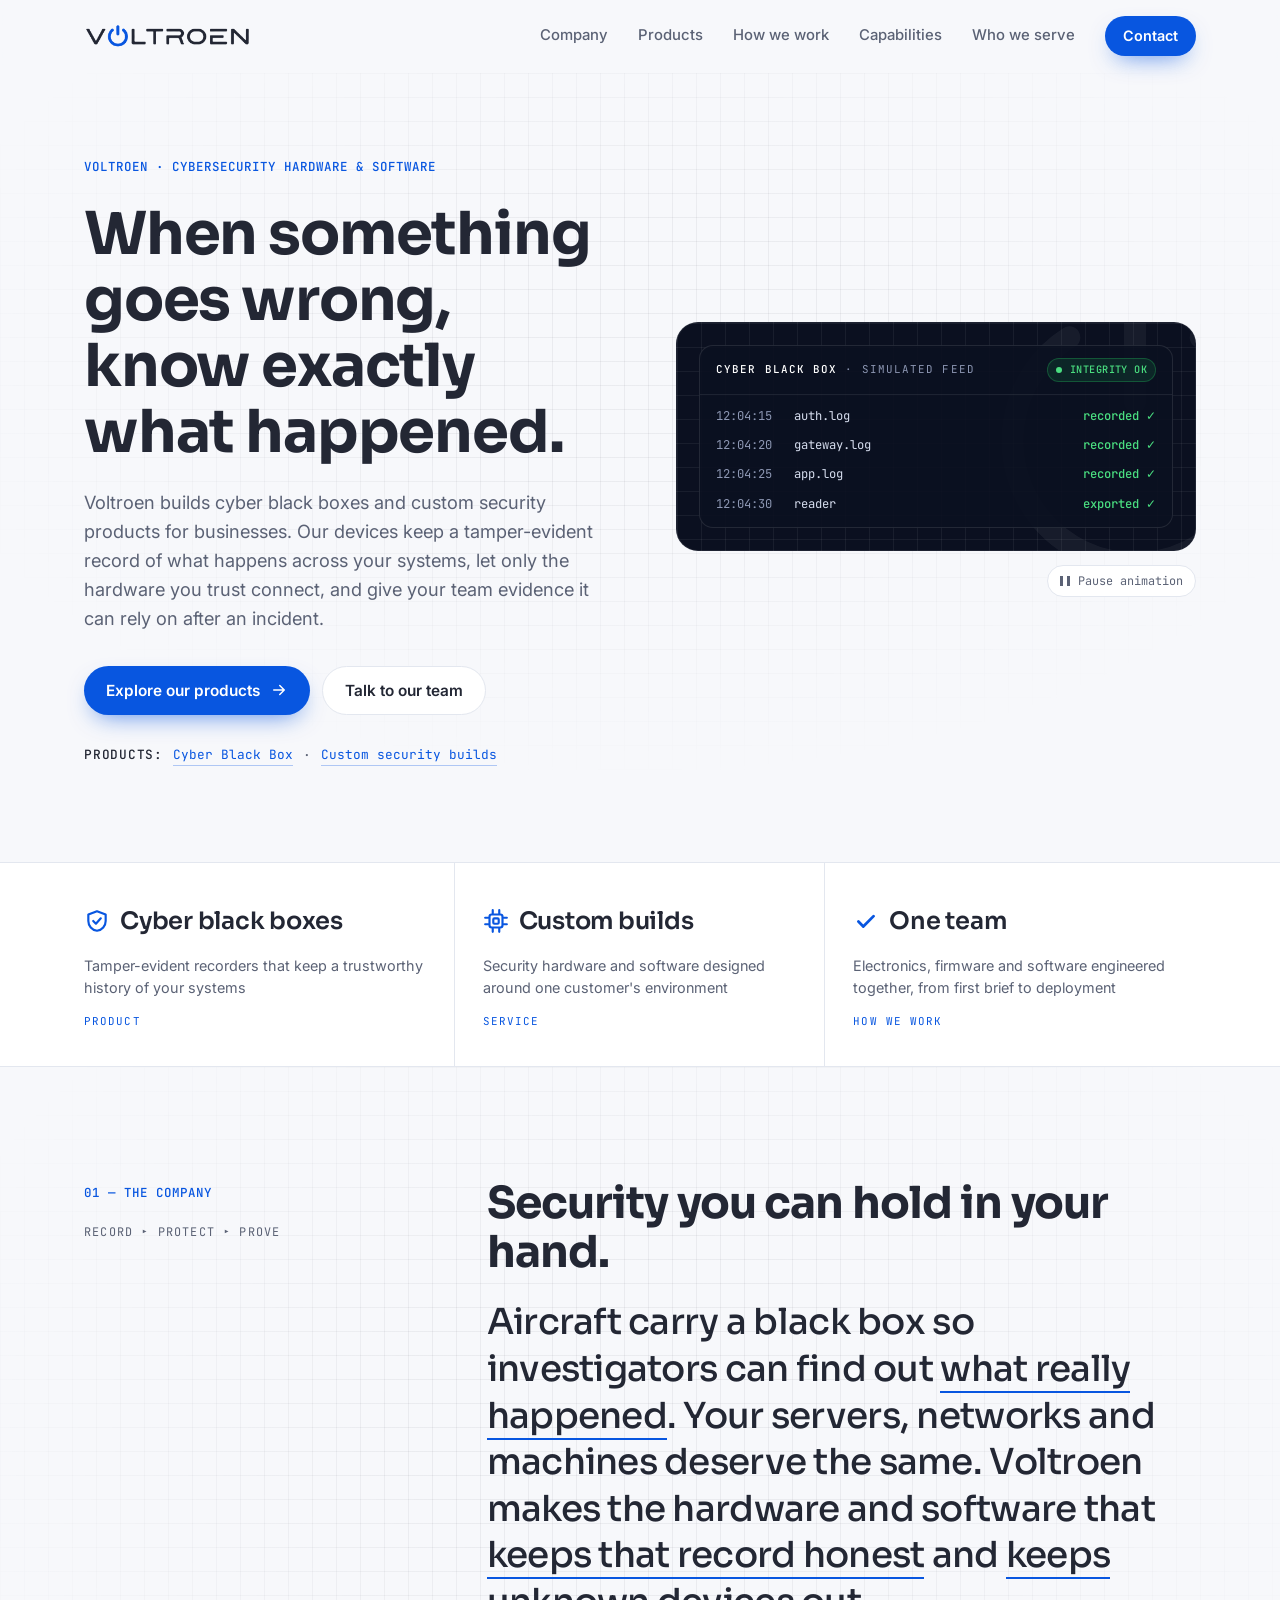
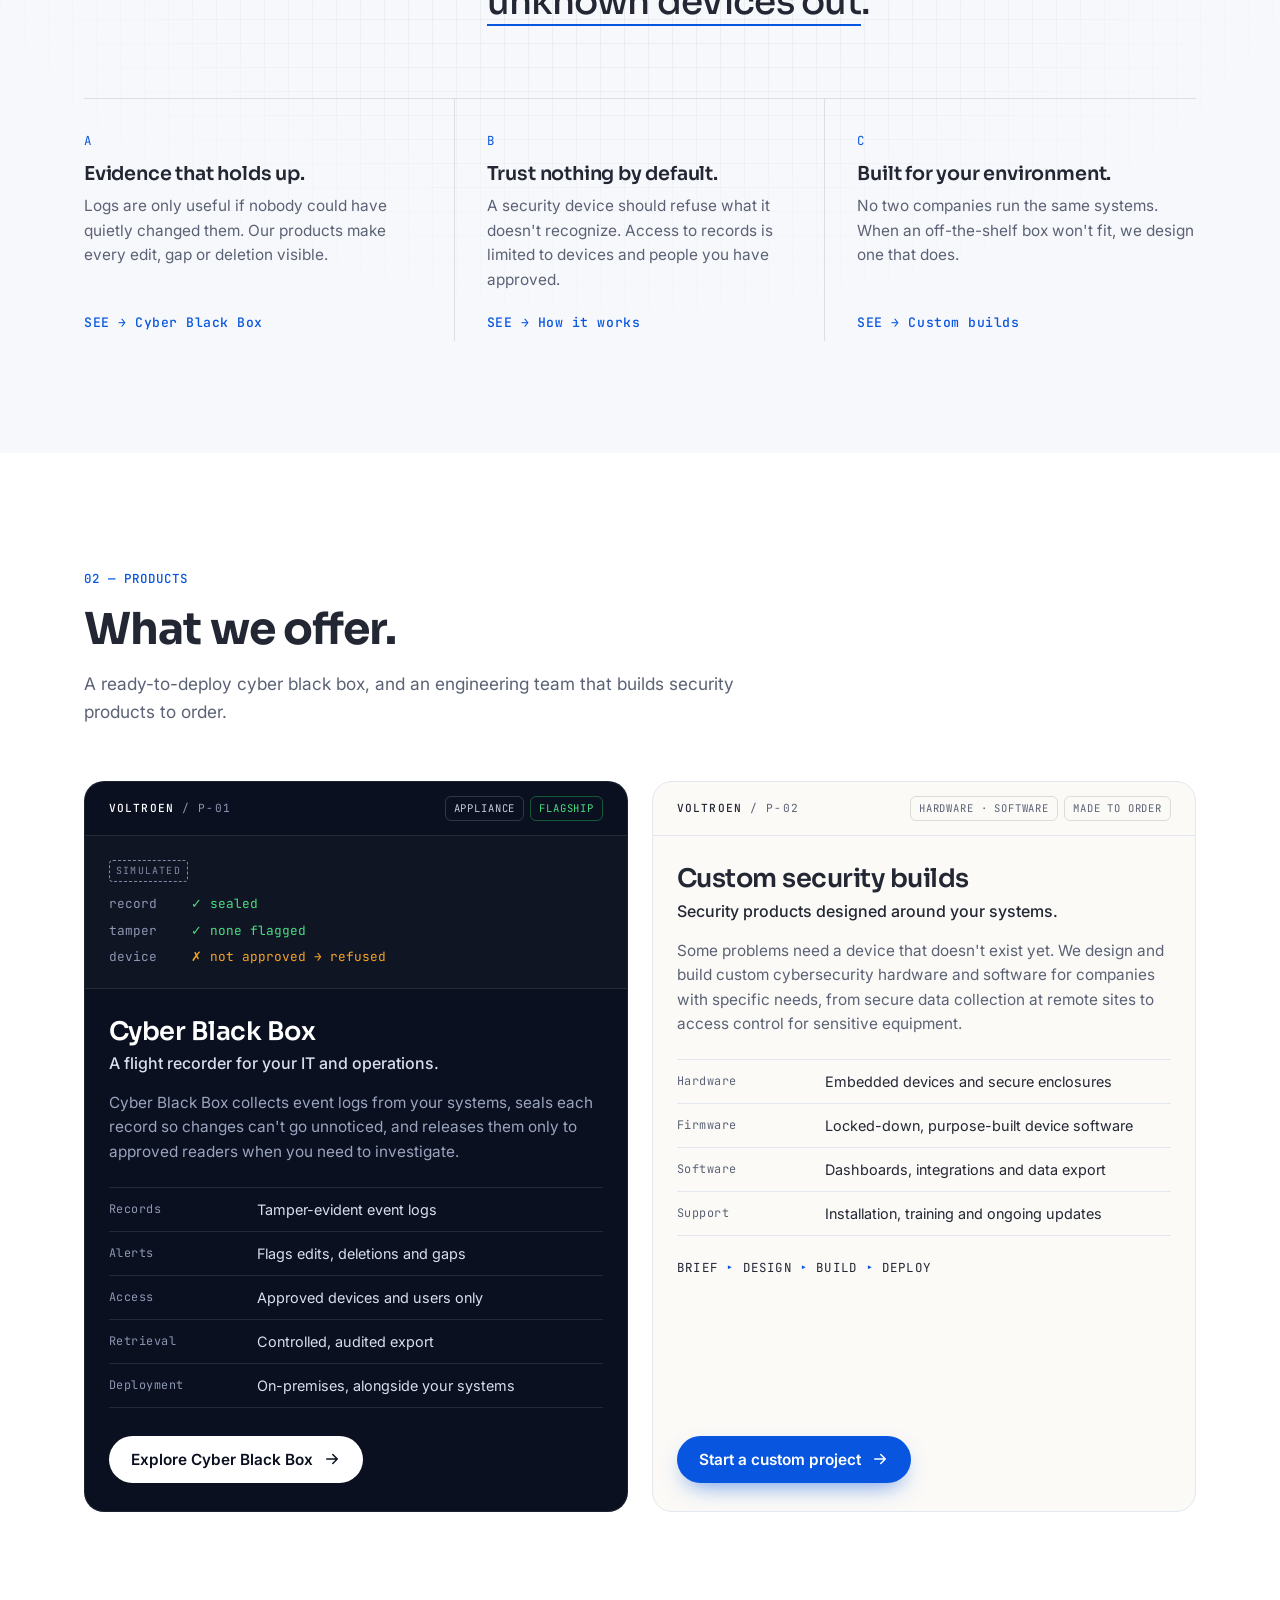
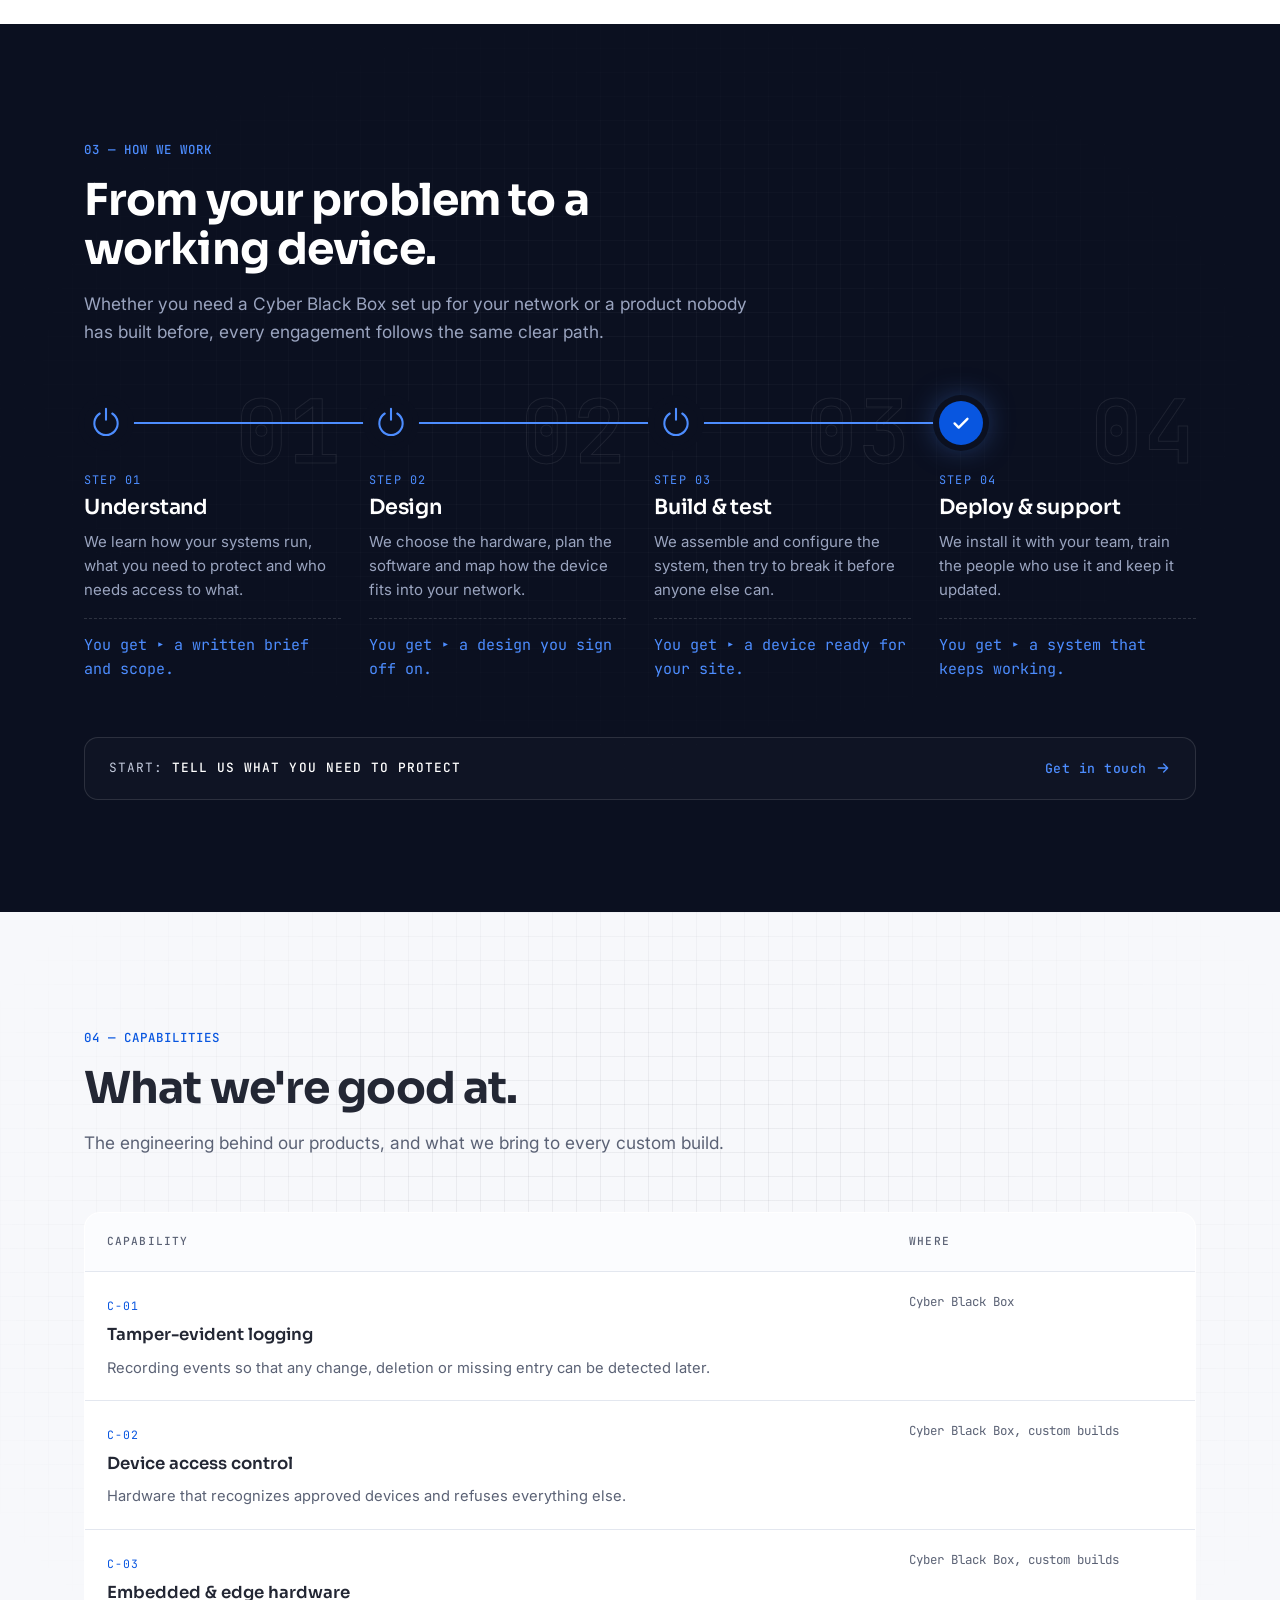
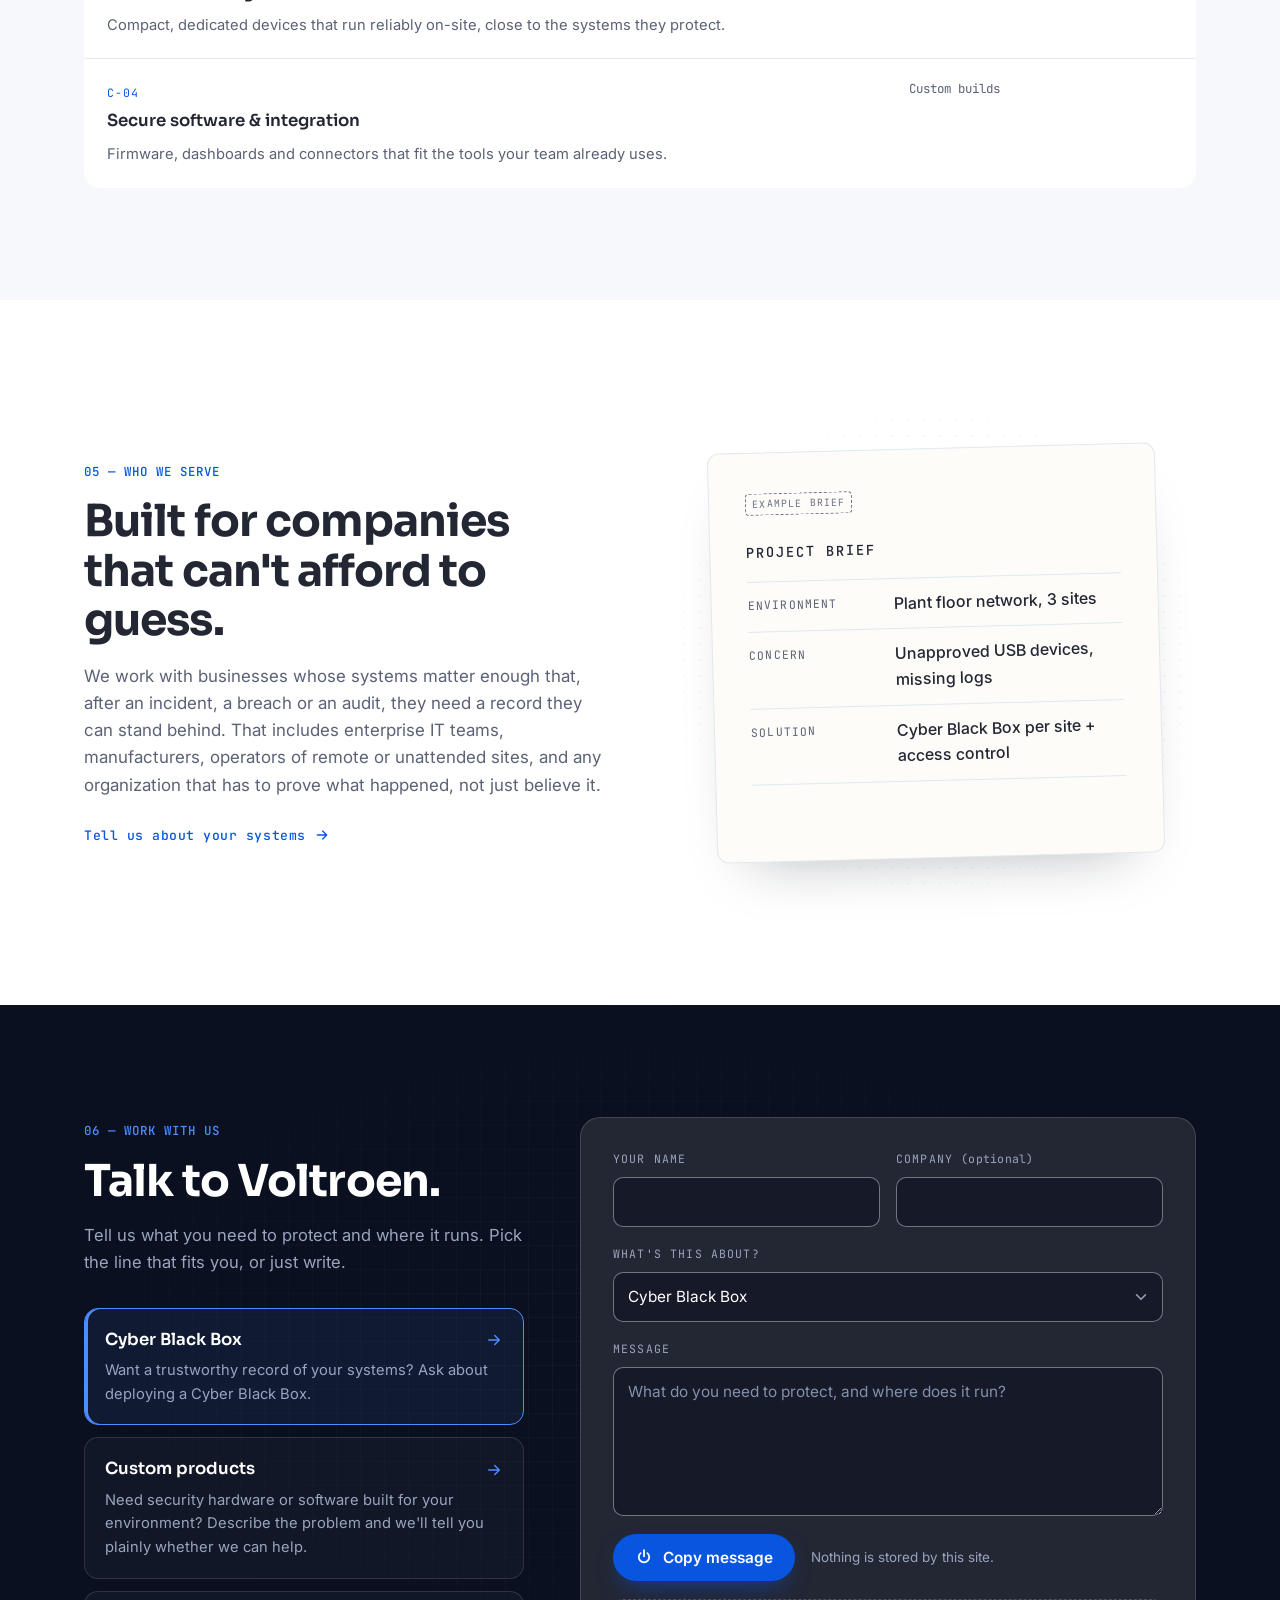
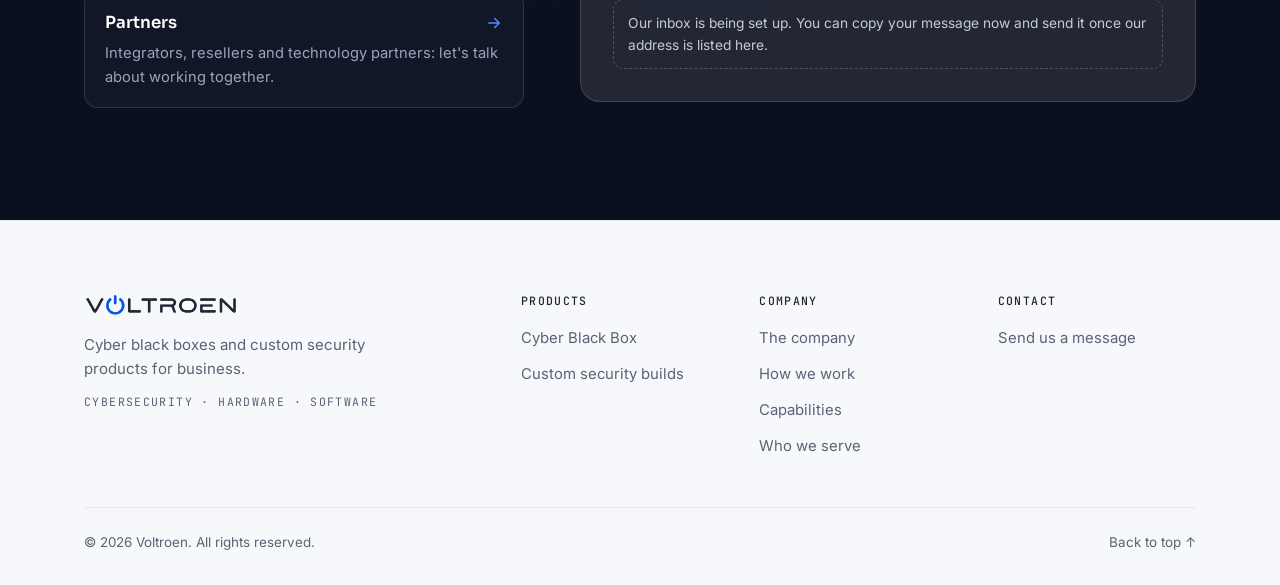
==== commit 9bf487ee: "Rewrite site copy as original Voltroen company copy Replace copy drawn from personal resume points (" ====
--- a/index.html
+++ b/index.html
@@ -3,11 +3,11 @@
 <head>
   <meta charset="UTF-8" />
   <meta name="viewport" content="width=device-width, initial-scale=1.0" />
-  <title>Voltroen | Secure Hardware Engineering</title>
-  <meta name="description" content="Voltroen engineers hardware and software products, including Cyber Black Box, a log server with tamper detection and Raspberry Pi 5 extraction that blocks unauthorized devices." />
+  <title>Voltroen | Cyber Black Boxes &amp; Custom Security Products</title>
+  <meta name="description" content="Voltroen builds cyber black boxes and custom cybersecurity hardware and software for companies that need records they can trust and systems that only answer to approved devices." />
   <meta name="theme-color" content="#0b1020" />
-  <meta property="og:title" content="Voltroen | Secure Hardware Engineering" />
-  <meta property="og:description" content="Voltroen engineers hardware and software products, including Cyber Black Box, a log server with tamper detection and Raspberry Pi 5 extraction that blocks unauthorized devices." />
+  <meta property="og:title" content="Voltroen | Cyber Black Boxes &amp; Custom Security Products" />
+  <meta property="og:description" content="Voltroen builds cyber black boxes and custom cybersecurity hardware and software for companies that need records they can trust and systems that only answer to approved devices." />
   <meta property="og:image" content="https://voltroen.in/assets/logo.png" />
   <meta property="og:type" content="website" />
   <meta property="og:url" content="https://voltroen.in/" />
@@ -27,7 +27,8 @@
       <symbol id="i-arrow" viewBox="0 0 24 24" fill="none" stroke="currentColor" stroke-width="2" stroke-linecap="round" stroke-linejoin="round"><path d="M5 12h14M13 6l6 6-6 6"/></symbol>
       <symbol id="i-power" viewBox="0 0 24 24" fill="none" stroke="currentColor" stroke-width="2.4" stroke-linecap="round"><path d="M7.5 6.8a7 7 0 1 0 9 0"/><path d="M12 3v8"/></symbol>
       <symbol id="i-ring" viewBox="0 0 48 48" fill="none" stroke="currentColor" stroke-width="2.5" stroke-linecap="round"><path d="M16.5 12.6a14 14 0 1 0 15 0"/><path d="M24 7v13"/></symbol>
-      <symbol id="i-award" viewBox="0 0 24 24" fill="none" stroke="currentColor" stroke-width="2" stroke-linecap="round" stroke-linejoin="round"><circle cx="12" cy="9" r="6"/><path d="M8.5 14L7 22l5-3 5 3-1.5-8"/></symbol>
+      <symbol id="i-shield" viewBox="0 0 24 24" fill="none" stroke="currentColor" stroke-width="2" stroke-linecap="round" stroke-linejoin="round"><path d="M12 3l8 3v6c0 4.6-3.3 8.4-8 9-4.7-.6-8-4.4-8-9V6l8-3z"/><path d="M8.5 12l2.5 2.5 4.5-5"/></symbol>
+      <symbol id="i-chip" viewBox="0 0 24 24" fill="none" stroke="currentColor" stroke-width="2" stroke-linecap="round" stroke-linejoin="round"><rect x="6" y="6" width="12" height="12" rx="2"/><rect x="9.5" y="9.5" width="5" height="5" rx="1"/><path d="M9 2v3M15 2v3M9 19v3M15 19v3M2 9h3M2 15h3M19 9h3M19 15h3"/></symbol>
       <symbol id="i-check" viewBox="0 0 24 24" fill="none" stroke="currentColor" stroke-width="2.6" stroke-linecap="round" stroke-linejoin="round"><path d="M5 12.5l4.5 4.5L19 7.5"/></symbol>
     </defs>
   </svg>
@@ -41,9 +42,9 @@
       <nav class="nav-links" id="nav-links" aria-label="Primary">
         <a href="#company">Company</a>
         <a href="#products">Products</a>
-        <a href="#method">How we build</a>
+        <a href="#method">How we work</a>
         <a href="#capabilities">Capabilities</a>
-        <a href="#recognition">Recognition</a>
+        <a href="#industries">Who we serve</a>
         <a href="#contact" class="btn btn-primary">Contact</a>
       </nav>
     </div>
@@ -54,26 +55,25 @@
     <section class="home-hero grid-bg" aria-labelledby="hero-title">
       <div class="wrap hero-grid">
         <div>
-          <span class="idx reveal">Voltroen · Product engineering</span>
-          <h1 id="hero-title" class="reveal d1">Hardware and software, built to leave the lab.</h1>
+          <span class="idx reveal">Voltroen · Cybersecurity hardware &amp; software</span>
+          <h1 id="hero-title" class="reveal d1">When something goes wrong, know exactly what happened.</h1>
           <p class="hero-lede reveal d2">
-            Voltroen designs and builds products that combine devices, embedded software and the secured data
-            paths between them. Today that means Cyber Black Box, a log server with tamper detection and secure
-            Raspberry Pi 5 log extraction. Our method runs from prototype through integration
-            and testing to real-world validation, and Cyber Black Box has completed it.
+            Voltroen builds cyber black boxes and custom security products for businesses. Our devices keep a
+            tamper-evident record of what happens across your systems, let only the hardware you trust connect,
+            and give your team evidence it can rely on after an incident.
           </p>
           <div class="hero-cta reveal d3">
-            <a href="#products" class="btn btn-primary">See our products <svg aria-hidden="true"><use href="#i-arrow"/></svg></a>
-            <a href="#method" class="btn btn-ghost">How we build</a>
+            <a href="#products" class="btn btn-primary">Explore our products <svg aria-hidden="true"><use href="#i-arrow"/></svg></a>
+            <a href="#contact" class="btn btn-ghost">Talk to our team</a>
           </div>
           <p class="portfolio-line reveal d3">
-            <b>PORTFOLIO:</b>
-            <a href="cyber-black-box.html">Cyber Black Box</a>
+            <b>PRODUCTS:</b>
+            <a href="cyber-black-box.html">Cyber Black Box</a> · <a href="#custom">Custom security builds</a>
           </p>
         </div>
 
         <div class="hero-visual-wrap reveal d2">
-          <div class="instrument" role="img" aria-label="Illustration: a simulated Cyber Black Box log feed">
+          <div class="instrument" role="img" aria-label="Illustration: a simulated Cyber Black Box event feed">
             <svg class="ring-motif" aria-hidden="true"><use href="#i-ring"/></svg>
 
             <div class="tile" aria-hidden="true">
@@ -94,19 +94,19 @@
     <section class="white glance" id="at-a-glance" aria-label="At a glance">
       <div class="wrap glance-grid three">
         <div class="glance-cell reveal">
-          <div class="glance-num">2500+</div>
-          <p>logs secured by Cyber Black Box's pathways</p>
-          <span class="src-tag">Src: Cyber Black Box</span>
+          <div class="glance-num sm"><svg aria-hidden="true"><use href="#i-shield"/></svg>Cyber black boxes</div>
+          <p>Tamper-evident recorders that keep a trustworthy history of your systems</p>
+          <span class="src-tag">Product</span>
         </div>
         <div class="glance-cell reveal d2">
-          <div class="glance-num">4</div>
-          <p>stages from first prototype to real-world validation</p>
-          <span class="src-tag">Src: Method</span>
+          <div class="glance-num sm"><svg aria-hidden="true"><use href="#i-chip"/></svg>Custom builds</div>
+          <p>Security hardware and software designed around one customer's environment</p>
+          <span class="src-tag">Service</span>
         </div>
         <div class="glance-cell reveal d3">
-          <div class="glance-num sm"><svg aria-hidden="true"><use href="#i-award"/></svg>CEO's Office</div>
-          <p>Letter of Recommendation for our Cyber Black Box work</p>
-          <span class="src-tag">Src: Recognition</span>
+          <div class="glance-num sm"><svg aria-hidden="true"><use href="#i-check"/></svg>One team</div>
+          <p>Electronics, firmware and software engineered together, from first brief to deployment</p>
+          <span class="src-tag">How we work</span>
         </div>
       </div>
     </section>
@@ -117,14 +117,14 @@
         <div class="editorial">
           <div class="reveal">
             <span class="idx">01 — The company</span>
-            <p class="legend">SECURITY ▸ EMBEDDED ▸ ONE METHOD</p>
+            <p class="legend">RECORD ▸ PROTECT ▸ PROVE</p>
           </div>
           <div class="reveal d1">
-            <h2 id="company-title">Integrity, built in.</h2>
+            <h2 id="company-title">Security you can hold in your hand.</h2>
             <p class="statement">
-              Detecting when a log <span class="mark">has been tampered with</span>. Getting logs out of a system
-              without <span class="mark">letting the wrong device in</span>. The work underneath is hardware, embedded
-              software and careful data handling, engineered to <span class="mark">hold up outside the lab</span>.
+              Aircraft carry a black box so investigators can find out <span class="mark">what really happened</span>.
+              Your servers, networks and machines deserve the same. Voltroen makes the hardware and software that
+              <span class="mark">keeps that record honest</span> and <span class="mark">keeps unknown devices out</span>.
             </p>
           </div>
         </div>
@@ -132,24 +132,23 @@
         <div class="principles">
           <article class="principle reveal">
             <span class="letter-idx">A</span>
-            <h3>Integrity by design.</h3>
-            <p>Trust shouldn't depend on good behavior. Cyber Black Box is built with tamper detection and moves logs
-              through secured pathways.</p>
-            <a class="text-link" href="cyber-black-box.html#platform">PROOF → Cyber Black Box</a>
+            <h3>Evidence that holds up.</h3>
+            <p>Logs are only useful if nobody could have quietly changed them. Our products make every edit, gap or
+              deletion visible.</p>
+            <a class="text-link" href="cyber-black-box.html#platform">SEE → Cyber Black Box</a>
           </article>
           <article class="principle reveal d1">
             <span class="letter-idx">B</span>
-            <h3>Closed to strangers.</h3>
-            <p>A device should refuse what it doesn't recognize. Our Raspberry Pi 5 extraction setup pulls logs out
-              securely and blocks unauthorized devices.</p>
-            <a class="text-link" href="cyber-black-box.html#how">PROOF → Cyber Black Box</a>
+            <h3>Trust nothing by default.</h3>
+            <p>A security device should refuse what it doesn't recognize. Access to records is limited to devices
+              and people you have approved.</p>
+            <a class="text-link" href="cyber-black-box.html#how">SEE → How it works</a>
           </article>
           <article class="principle reveal d2">
             <span class="letter-idx">C</span>
-            <h3>Proven outside the lab.</h3>
-            <p>A prototype that works on a desk is only the start. Cyber Black Box went through integration, testing
-              and real-world validation.</p>
-            <a class="text-link" href="#method">PROOF → How we build</a>
+            <h3>Built for your environment.</h3>
+            <p>No two companies run the same systems. When an off-the-shelf box won't fit, we design one that does.</p>
+            <a class="text-link" href="#custom">SEE → Custom builds</a>
           </article>
         </div>
       </div>
@@ -160,39 +159,37 @@
       <div class="wrap">
         <div class="section-head reveal">
           <span class="idx">02 — Products</span>
-          <h2 id="products-title">What we've built.</h2>
-          <p>Hardware and software working as a single product, starting with a log server that protects the
-            integrity of logs.</p>
-        </div>
-
-        <div class="products single">
+          <h2 id="products-title">What we offer.</h2>
+          <p>A ready-to-deploy cyber black box, and an engineering team that builds security products to order.</p>
+        </div>
+
+        <div class="products">
           <!-- P-01 -->
           <article class="product dark-card reveal" id="cyber-black-box" aria-labelledby="p1-title">
             <div class="label-bar">
               <span class="label-id"><b>Voltroen</b> / P-01</span>
-              <span class="chips"><span class="chip">Security · Embedded</span><span class="chip ok">Feasibility validated</span></span>
+              <span class="chips"><span class="chip">Appliance</span><span class="chip ok">Flagship</span></span>
             </div>
             <div class="visual-strip" role="group" aria-label="Simulated status readout">
               <span class="sim-tag">Simulated</span>
               <div class="readout-lines">
-                <div><span class="k">log</span><span class="v">✓ recorded</span></div>
+                <div><span class="k">record</span><span class="v">✓ sealed</span></div>
                 <div><span class="k">tamper</span><span class="v">✓ none flagged</span></div>
-                <div><span class="k">device</span><span class="v no">✗ unauthorized → blocked</span></div>
+                <div><span class="k">device</span><span class="v no">✗ not approved → refused</span></div>
               </div>
             </div>
             <div class="product-body">
               <h3 id="p1-title">Cyber Black Box</h3>
-              <p class="tagline">A log server that knows when it's been touched.</p>
-              <p class="desc">Cyber Black Box records logs with tamper detection and secured pathways. A
-                Raspberry Pi 5, configured for the job, extracts logs securely and blocks unauthorized devices.</p>
+              <p class="tagline">A flight recorder for your IT and operations.</p>
+              <p class="desc">Cyber Black Box collects event logs from your systems, seals each record so changes
+                can't go unnoticed, and releases them only to approved readers when you need to investigate.</p>
               <dl class="specs">
-                <div><dt>Logs secured</dt><dd>2500+</dd></div>
-                <div><dt>Integrity</dt><dd>Tamper detection</dd></div>
-                <div><dt>Extraction</dt><dd>Raspberry Pi 5, secured</dd></div>
-                <div><dt>Access</dt><dd>Unauthorized devices blocked</dd></div>
-                <div><dt>Validation</dt><dd>Prototyping → integration → testing → real-world validation</dd></div>
+                <div><dt>Records</dt><dd>Tamper-evident event logs</dd></div>
+                <div><dt>Alerts</dt><dd>Flags edits, deletions and gaps</dd></div>
+                <div><dt>Access</dt><dd>Approved devices and users only</dd></div>
+                <div><dt>Retrieval</dt><dd>Controlled, audited export</dd></div>
+                <div><dt>Deployment</dt><dd>On-premises, alongside your systems</dd></div>
               </dl>
-              <p class="ribbon"><svg aria-hidden="true"><use href="#i-award"/></svg>Recognized with a Letter of Recommendation from the CEO's Office</p>
               <div class="product-cta">
                 <a href="cyber-black-box.html" class="btn btn-light">Explore Cyber Black Box <svg aria-hidden="true"><use href="#i-arrow"/></svg></a>
               </div>
@@ -200,60 +197,81 @@
           </article>
 
           <!-- P-02 -->
-        </div>
-      </div>
-    </section>
-
-    <!-- How we build -->
+          <article class="product warm reveal d1" id="custom" aria-labelledby="p2-title">
+            <div class="label-bar">
+              <span class="label-id"><b>Voltroen</b> / P-02</span>
+              <span class="chips"><span class="chip">Hardware · Software</span><span class="chip">Made to order</span></span>
+            </div>
+            <div class="product-body">
+              <h3 id="p2-title">Custom security builds</h3>
+              <p class="tagline">Security products designed around your systems.</p>
+              <p class="desc">Some problems need a device that doesn't exist yet. We design and build custom
+                cybersecurity hardware and software for companies with specific needs, from secure data
+                collection at remote sites to access control for sensitive equipment.</p>
+              <dl class="specs">
+                <div><dt>Hardware</dt><dd>Embedded devices and secure enclosures</dd></div>
+                <div><dt>Firmware</dt><dd>Locked-down, purpose-built device software</dd></div>
+                <div><dt>Software</dt><dd>Dashboards, integrations and data export</dd></div>
+                <div><dt>Support</dt><dd>Installation, training and ongoing updates</dd></div>
+              </dl>
+              <p class="flow-row">BRIEF <i>▸</i> DESIGN <i>▸</i> BUILD <i>▸</i> DEPLOY</p>
+              <div class="product-cta">
+                <a href="#contact" class="btn btn-primary" data-topic="custom">Start a custom project <svg aria-hidden="true"><use href="#i-arrow"/></svg></a>
+              </div>
+            </div>
+          </article>
+        </div>
+      </div>
+    </section>
+
+    <!-- How we work -->
     <section class="section ink ink-grid" id="method" aria-labelledby="method-title">
       <div class="wrap">
         <div class="section-head reveal">
-          <span class="idx">03 — How we build</span>
-          <h2 id="method-title">Four stages. No shortcuts.</h2>
-          <p>This is the path we engineer along. A prototype that works once on a desk is the starting line. A
-            product that keeps working where it's used is the finish. Cyber Black Box has run the full course.</p>
+          <span class="idx">03 — How we work</span>
+          <h2 id="method-title">From your problem to a working device.</h2>
+          <p>Whether you need a Cyber Black Box set up for your network or a product nobody has built before, every
+            engagement follows the same clear path.</p>
         </div>
 
         <ol class="rail" role="list">
           <li class="node reveal">
             <span class="node-num" aria-hidden="true">01</span>
             <span class="node-ring" aria-hidden="true"><svg><use href="#i-ring"/></svg></span>
-            <small>S-01</small>
-            <h3>Prototype</h3>
-            <p>Build working hardware and software early, so the hard questions come up while they're still cheap to answer.</p>
-            <p class="proof">Cyber Black Box ▸ Prototyped.</p>
+            <small>STEP 01</small>
+            <h3>Understand</h3>
+            <p>We learn how your systems run, what you need to protect and who needs access to what.</p>
+            <p class="proof">You get ▸ a written brief and scope.</p>
           </li>
           <li class="node reveal d1">
             <span class="node-num" aria-hidden="true">02</span>
             <span class="node-ring" aria-hidden="true"><svg><use href="#i-ring"/></svg></span>
-            <small>S-02</small>
-            <h3>Integrate</h3>
-            <p>Make boards, software and data paths behave as one system, one that blocks the devices it shouldn't trust.</p>
-            <p class="proof">Cyber Black Box ▸ Integrated.</p>
+            <small>STEP 02</small>
+            <h3>Design</h3>
+            <p>We choose the hardware, plan the software and map how the device fits into your network.</p>
+            <p class="proof">You get ▸ a design you sign off on.</p>
           </li>
           <li class="node reveal d2">
             <span class="node-num" aria-hidden="true">03</span>
             <span class="node-ring" aria-hidden="true"><svg><use href="#i-ring"/></svg></span>
-            <small>S-03</small>
-            <h3>Test</h3>
-            <p>Exercise the whole system, not just its parts, until its behavior is predictable.</p>
-            <p class="proof">Cyber Black Box ▸ Tested.</p>
+            <small>STEP 03</small>
+            <h3>Build &amp; test</h3>
+            <p>We assemble and configure the system, then try to break it before anyone else can.</p>
+            <p class="proof">You get ▸ a device ready for your site.</p>
           </li>
           <li class="node done reveal d3">
             <span class="node-num" aria-hidden="true">04</span>
             <span class="node-ring" aria-hidden="true"><svg><use href="#i-check"/></svg></span>
-            <small>S-04</small>
-            <h3>Validate</h3>
-            <p>Take it out of the lab and confirm it holds up in the conditions it was built for.</p>
-            <p class="proof">Cyber Black Box ▸ Feasibility validated in the real world.</p>
+            <small>STEP 04</small>
+            <h3>Deploy &amp; support</h3>
+            <p>We install it with your team, train the people who use it and keep it updated.</p>
+            <p class="proof">You get ▸ a system that keeps working.</p>
           </li>
         </ol>
 
         <div class="case-row reveal">
-          <span>CASE: <b>CYBER BLACK BOX</b></span>
-          <span class="ticks" aria-hidden="true">✓ ✓ ✓ ✓</span><span class="sr-only">All four stages complete</span>
-          <b>FEASIBILITY VALIDATED</b>
-          <a class="text-link" href="cyber-black-box.html#validation">Follow the full validation story <svg aria-hidden="true"><use href="#i-arrow"/></svg></a>
+          <span>START: <b>TELL US WHAT YOU NEED TO PROTECT</b></span>
+          <a class="text-link" href="#contact">Get in touch <svg aria-hidden="true"><use href="#i-arrow"/></svg></a>
         </div>
       </div>
     </section>
@@ -263,12 +281,12 @@
       <div class="wrap">
         <div class="section-head reveal">
           <span class="idx">04 — Capabilities</span>
-          <h2 id="cap-title">Capabilities, each traced to a product.</h2>
-          <p>Each capability below maps to a Voltroen product. Each row shows which one.</p>
+          <h2 id="cap-title">What we're good at.</h2>
+          <p>The engineering behind our products, and what we bring to every custom build.</p>
         </div>
 
         <table class="matrix reveal">
-          <caption class="sr-only">Voltroen capabilities and the products that use them</caption>
+          <caption class="sr-only">Voltroen capabilities and where they are used</caption>
           <thead>
             <tr>
               <th scope="col">Capability</th>
@@ -279,55 +297,64 @@
             <tr>
               <th scope="row">
                 <span class="cap-id">C-01</span>
-                <span class="cap-title">Embedded &amp; edge hardware</span>
-                <span class="cap-desc">A Raspberry Pi 5 configured as a dedicated log-extraction device that blocks unauthorized devices.</span>
+                <span class="cap-title">Tamper-evident logging</span>
+                <span class="cap-desc">Recording events so that any change, deletion or missing entry can be detected later.</span>
                 <span class="proven" aria-hidden="true"><span class="chip">Used in: Cyber Black Box</span></span>
               </th>
-              <td class="evidence">Raspberry Pi 5 extraction node</td>
+              <td class="evidence">Cyber Black Box</td>
             </tr>
             <tr>
               <th scope="row">
                 <span class="cap-id">C-02</span>
-                <span class="cap-title">Security &amp; data integrity</span>
-                <span class="cap-desc">Tamper detection, controlled device access and secured pathways for records that must stay intact.</span>
-                <span class="proven" aria-hidden="true"><span class="chip">Used in: Cyber Black Box</span></span>
+                <span class="cap-title">Device access control</span>
+                <span class="cap-desc">Hardware that recognizes approved devices and refuses everything else.</span>
+                <span class="proven" aria-hidden="true"><span class="chip">Used in: All products</span></span>
               </th>
-              <td class="evidence">Tamper detection, 2500+ logs secured</td>
+              <td class="evidence">Cyber Black Box, custom builds</td>
             </tr>
             <tr>
               <th scope="row">
                 <span class="cap-id">C-03</span>
-                <span class="cap-title">End-to-end product engineering</span>
-                <span class="cap-desc">One path from first prototype through integration, testing and real-world validation.</span>
-                <span class="proven" aria-hidden="true"><span class="chip">Used in: Cyber Black Box</span></span>
+                <span class="cap-title">Embedded &amp; edge hardware</span>
+                <span class="cap-desc">Compact, dedicated devices that run reliably on-site, close to the systems they protect.</span>
+                <span class="proven" aria-hidden="true"><span class="chip">Used in: All products</span></span>
               </th>
-              <td class="evidence">All 4 stages completed</td>
+              <td class="evidence">Cyber Black Box, custom builds</td>
+            </tr>
+            <tr>
+              <th scope="row">
+                <span class="cap-id">C-04</span>
+                <span class="cap-title">Secure software &amp; integration</span>
+                <span class="cap-desc">Firmware, dashboards and connectors that fit the tools your team already uses.</span>
+                <span class="proven" aria-hidden="true"><span class="chip">Used in: Custom builds</span></span>
+              </th>
+              <td class="evidence">Custom builds</td>
             </tr>
           </tbody>
         </table>
       </div>
     </section>
 
-    <!-- Recognition -->
-    <section class="section white" id="recognition" aria-labelledby="recog-title">
+    <!-- Who we serve -->
+    <section class="section white" id="industries" aria-labelledby="ind-title">
       <div class="wrap recog">
         <div class="reveal">
-          <span class="idx">05 — Recognition</span>
-          <h2 id="recog-title">Recognized by the CEO's Office.</h2>
-          <p>Our work on Cyber Black Box earned a <strong>Letter of Recommendation from the CEO's Office</strong> for
-            outstanding performance. We treat it as a standard to keep, not a line to rest on.</p>
-          <a class="text-link" href="cyber-black-box.html#recognition">Read the Cyber Black Box story <svg aria-hidden="true"><use href="#i-arrow"/></svg></a>
+          <span class="idx">05 — Who we serve</span>
+          <h2 id="ind-title">Built for companies that can't afford to guess.</h2>
+          <p>We work with businesses whose systems matter enough that, after an incident, a breach or an audit,
+            they need a record they can stand behind. That includes enterprise IT teams, manufacturers, operators of
+            remote or unattended sites, and any organization that has to prove what happened, not just believe it.</p>
+          <a class="text-link" href="#contact">Tell us about your systems <svg aria-hidden="true"><use href="#i-arrow"/></svg></a>
         </div>
         <div class="paper-stage reveal d1" aria-hidden="true">
           <div class="paper">
-            <span class="sim-tag">Illustration</span>
-            <p class="paper-title">LETTER OF RECOMMENDATION</p>
+            <span class="sim-tag">Example brief</span>
+            <p class="paper-title">PROJECT BRIEF</p>
             <dl>
-              <div><dt>ISSUED BY</dt><dd>CEO's Office</dd></div>
-              <div><dt>FOR</dt><dd>Cyber Black Box</dd></div>
-              <div><dt>RECOGNIZING</dt><dd>Outstanding performance</dd></div>
+              <div><dt>ENVIRONMENT</dt><dd>Plant floor network, 3 sites</dd></div>
+              <div><dt>CONCERN</dt><dd>Unapproved USB devices, missing logs</dd></div>
+              <div><dt>SOLUTION</dt><dd>Cyber Black Box per site + access control</dd></div>
             </dl>
-            <div class="wax-seal"><svg><use href="#i-award"/></svg></div>
           </div>
         </div>
       </div>
@@ -338,20 +365,20 @@
       <div class="wrap contact-grid">
         <div class="reveal">
           <span class="idx">06 — Work with us</span>
-          <h2 id="contact-title">Build with Voltroen.</h2>
-          <p>Tell us what you're working on and where it has to hold up. Pick the line that fits you, or just write.</p>
+          <h2 id="contact-title">Talk to Voltroen.</h2>
+          <p>Tell us what you need to protect and where it runs. Pick the line that fits you, or just write.</p>
           <div class="audiences">
+            <button type="button" class="audience" data-topic="cyber-black-box" aria-pressed="false" aria-labelledby="aud-cbb" aria-describedby="aud-cbb-d">
+              <b id="aud-cbb">Cyber Black Box <svg aria-hidden="true"><use href="#i-arrow"/></svg></b>
+              <span id="aud-cbb-d">Want a trustworthy record of your systems? Ask about deploying a Cyber Black Box.</span>
+            </button>
+            <button type="button" class="audience" data-topic="custom" aria-pressed="false" aria-labelledby="aud-custom" aria-describedby="aud-custom-d">
+              <b id="aud-custom">Custom products <svg aria-hidden="true"><use href="#i-arrow"/></svg></b>
+              <span id="aud-custom-d">Need security hardware or software built for your environment? Describe the problem and we'll tell you plainly whether we can help.</span>
+            </button>
             <button type="button" class="audience" data-topic="partnership" aria-pressed="false" aria-labelledby="aud-partnership" aria-describedby="aud-partnership-d">
               <b id="aud-partnership">Partners <svg aria-hidden="true"><use href="#i-arrow"/></svg></b>
-              <span id="aud-partnership-d">Have a problem where hardware, software and trustworthy data meet? Tell us about it. We'll say plainly whether it fits how we build.</span>
-            </button>
-            <button type="button" class="audience" data-topic="investment" aria-pressed="false" aria-labelledby="aud-investment" aria-describedby="aud-investment-d">
-              <b id="aud-investment">Investors <svg aria-hidden="true"><use href="#i-arrow"/></svg></b>
-              <span id="aud-investment-d">Ask about the portfolio and the method behind it.</span>
-            </button>
-            <button type="button" class="audience" data-topic="join" aria-pressed="false" aria-labelledby="aud-join" aria-describedby="aud-join-d">
-              <b id="aud-join">Engineers <svg aria-hidden="true"><use href="#i-arrow"/></svg></b>
-              <span id="aud-join-d">Do you build embedded systems, security tooling or edge hardware? Show us something you've made.</span>
+              <span id="aud-partnership-d">Integrators, resellers and technology partners: let's talk about working together.</span>
             </button>
           </div>
         </div>
@@ -364,23 +391,23 @@
               <span class="field-error" id="cf-name-error"></span>
             </div>
             <div class="field">
-              <label for="cf-org">Organization <em>(optional)</em></label>
+              <label for="cf-org">Company <em>(optional)</em></label>
               <input id="cf-org" name="org" type="text" autocomplete="organization" />
             </div>
           </div>
           <div class="field">
             <label for="cf-topic">What's this about?</label>
             <select id="cf-topic" name="topic">
+              <option value="cyber-black-box">Cyber Black Box</option>
+              <option value="custom">Custom security product</option>
               <option value="partnership">Partnership</option>
-              <option value="investment">Investment</option>
-              <option value="join">Joining Voltroen</option>
-              <option value="cyber-black-box">Cyber Black Box</option>
+              <option value="join">Careers</option>
               <option value="other">Something else</option>
             </select>
           </div>
           <div class="field">
             <label for="cf-message">Message</label>
-            <textarea id="cf-message" name="message" rows="5" required placeholder="What are you building, and where does it need to work?" aria-describedby="cf-message-error"></textarea>
+            <textarea id="cf-message" name="message" rows="5" required placeholder="What do you need to protect, and where does it run?" aria-describedby="cf-message-error"></textarea>
             <span class="field-error" id="cf-message-error"></span>
           </div>
           <div class="form-actions">
@@ -400,22 +427,23 @@
       <div class="foot-grid">
         <div>
           <img src="assets/logo.png" alt="Voltroen" width="1184" height="184" />
-          <p>Hardware and software, built to leave the lab.</p>
-          <p class="mono-line">SECURITY · EMBEDDED SYSTEMS</p>
+          <p>Cyber black boxes and custom security products for business.</p>
+          <p class="mono-line">CYBERSECURITY · HARDWARE · SOFTWARE</p>
         </div>
         <div class="foot-col">
           <h2 class="foot-title">Products</h2>
           <ul>
             <li><a href="cyber-black-box.html">Cyber Black Box</a></li>
+            <li><a href="#custom">Custom security builds</a></li>
           </ul>
         </div>
         <div class="foot-col">
           <h2 class="foot-title">Company</h2>
           <ul>
             <li><a href="#company">The company</a></li>
-            <li><a href="#method">How we build</a></li>
+            <li><a href="#method">How we work</a></li>
             <li><a href="#capabilities">Capabilities</a></li>
-            <li><a href="#recognition">Recognition</a></li>
+            <li><a href="#industries">Who we serve</a></li>
           </ul>
         </div>
         <div class="foot-col">
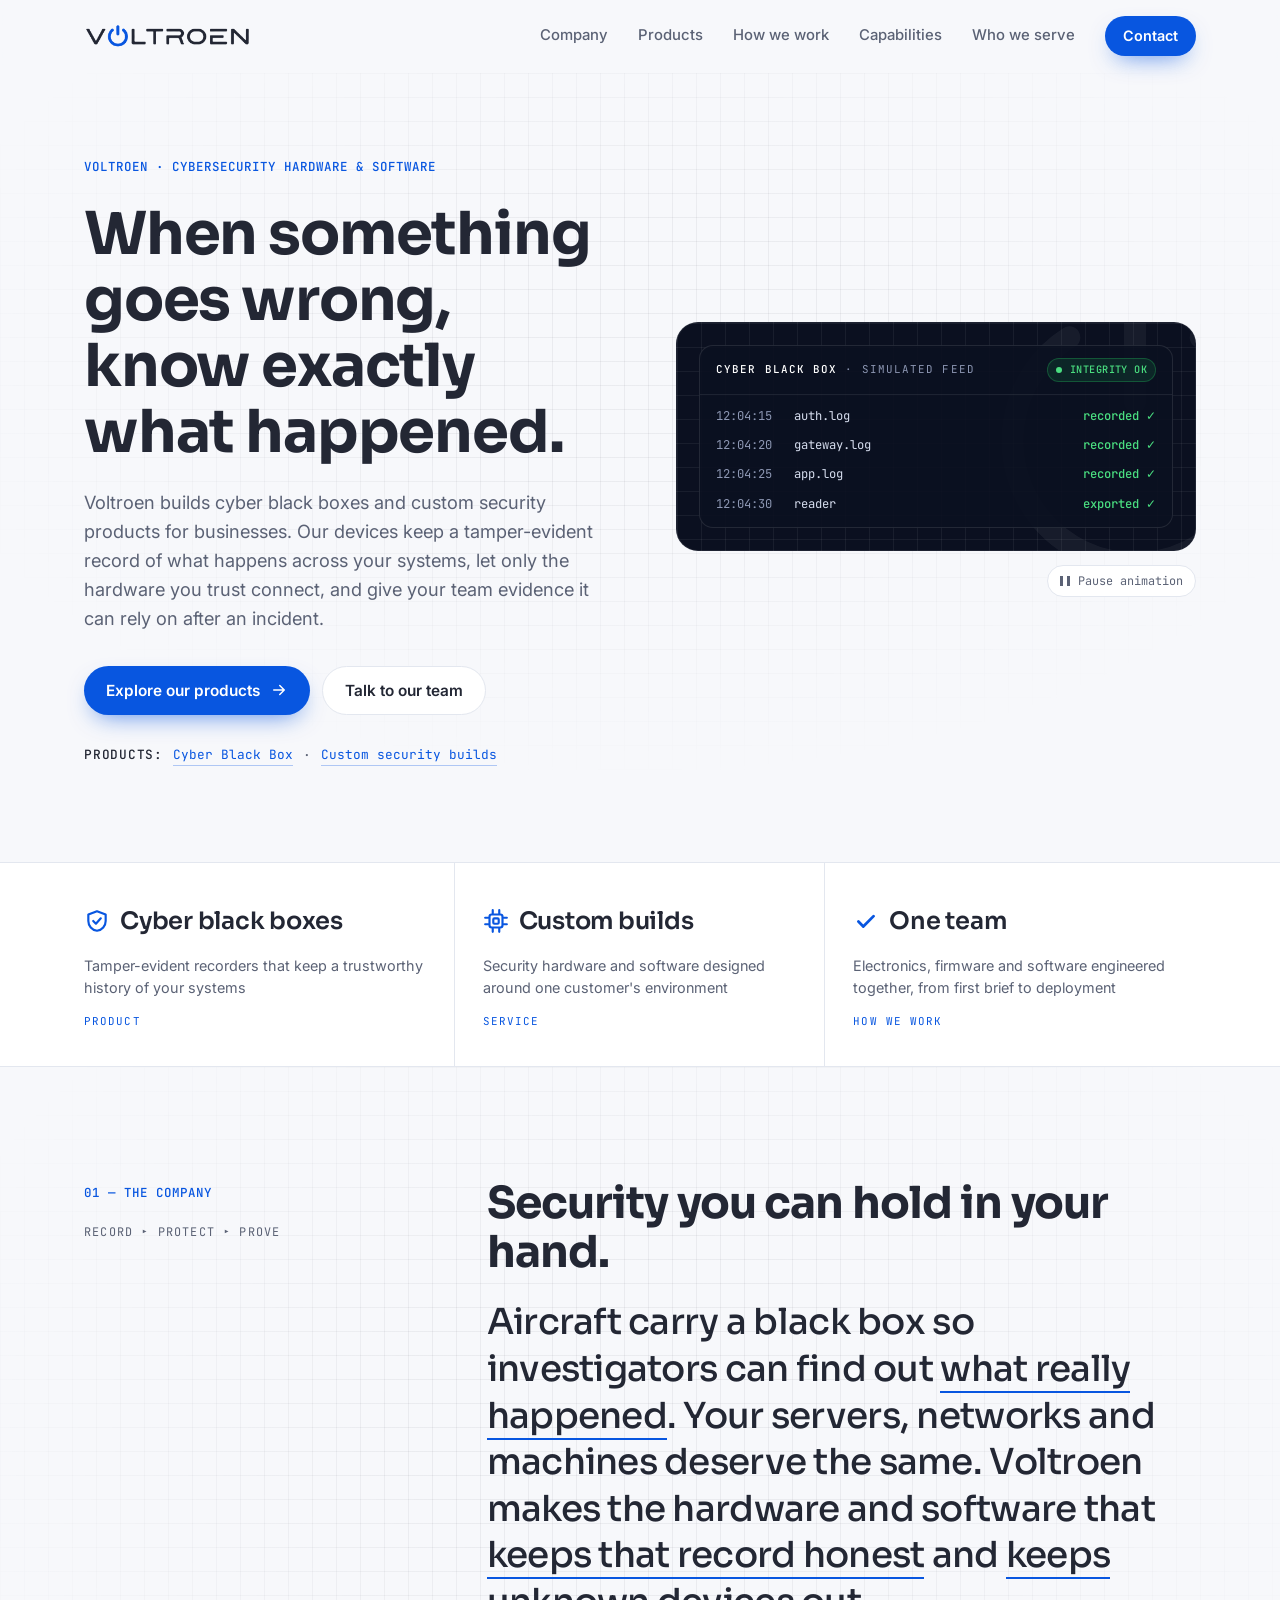
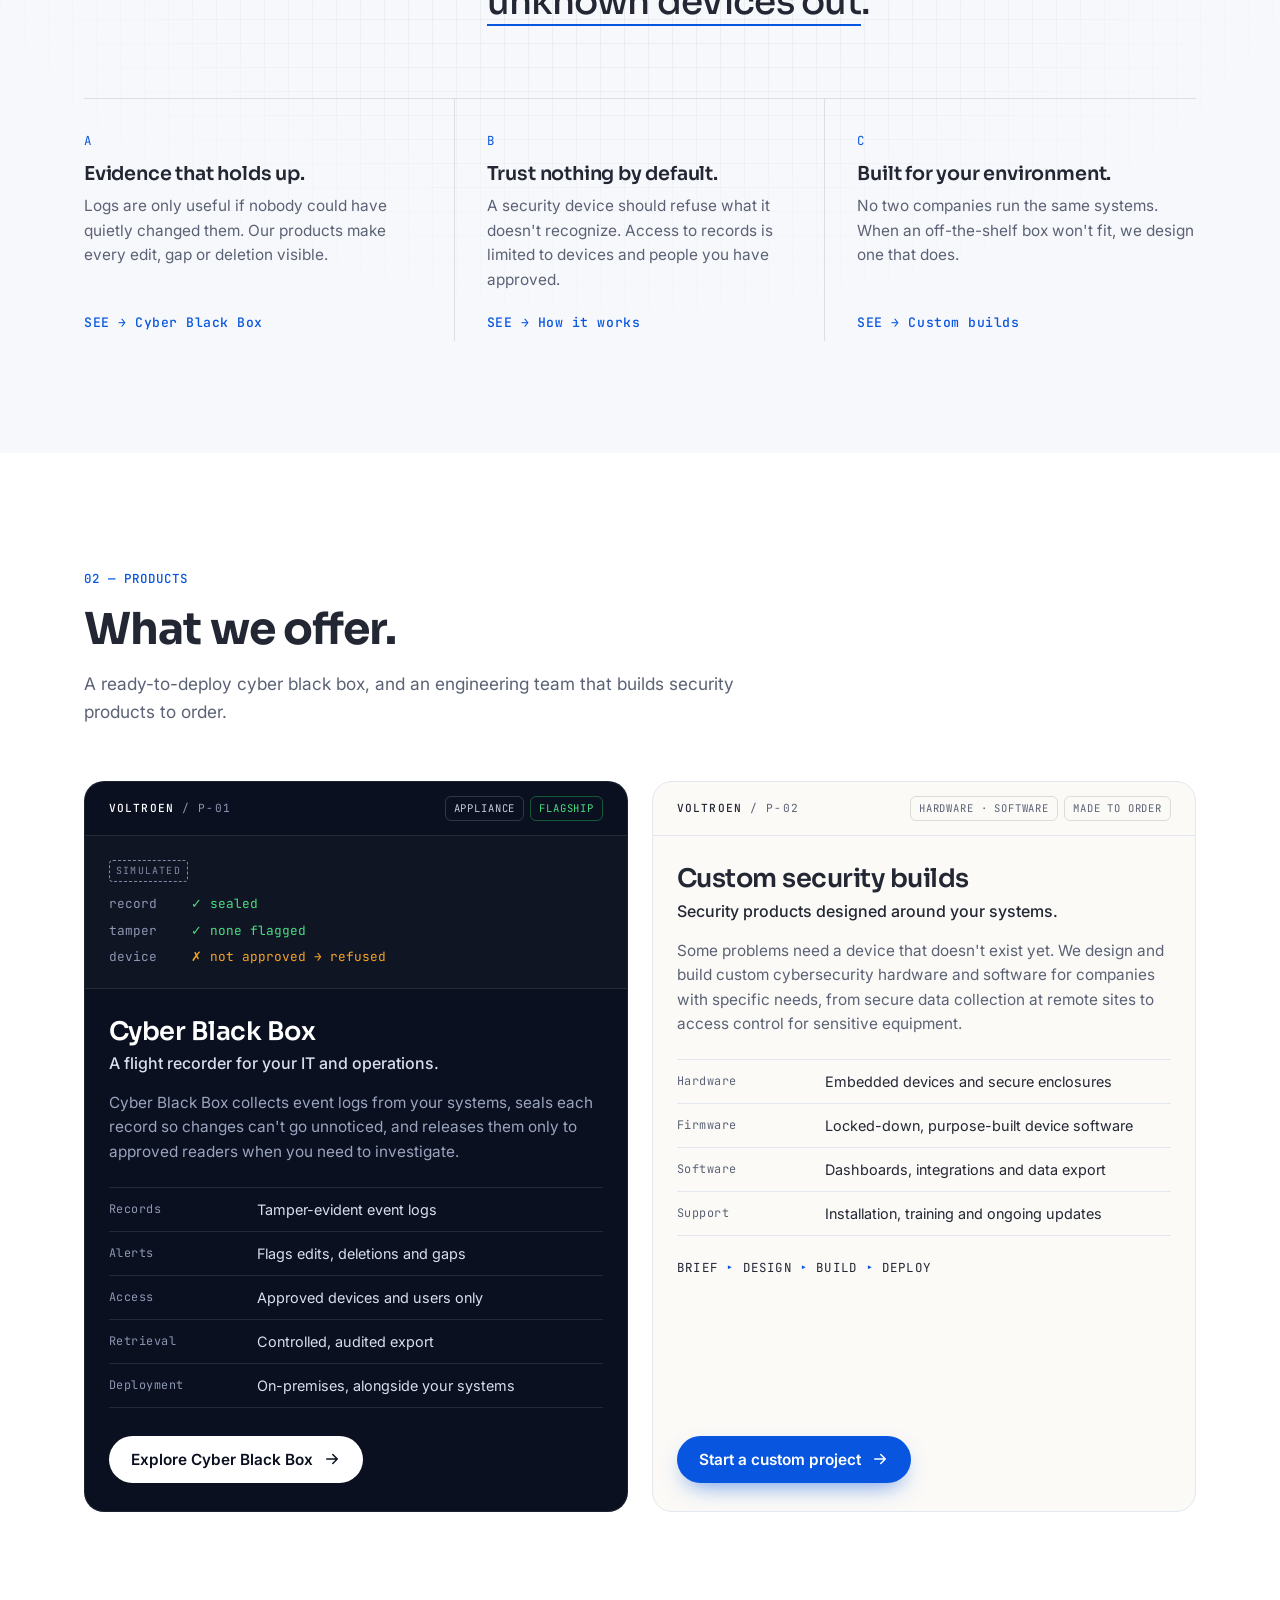
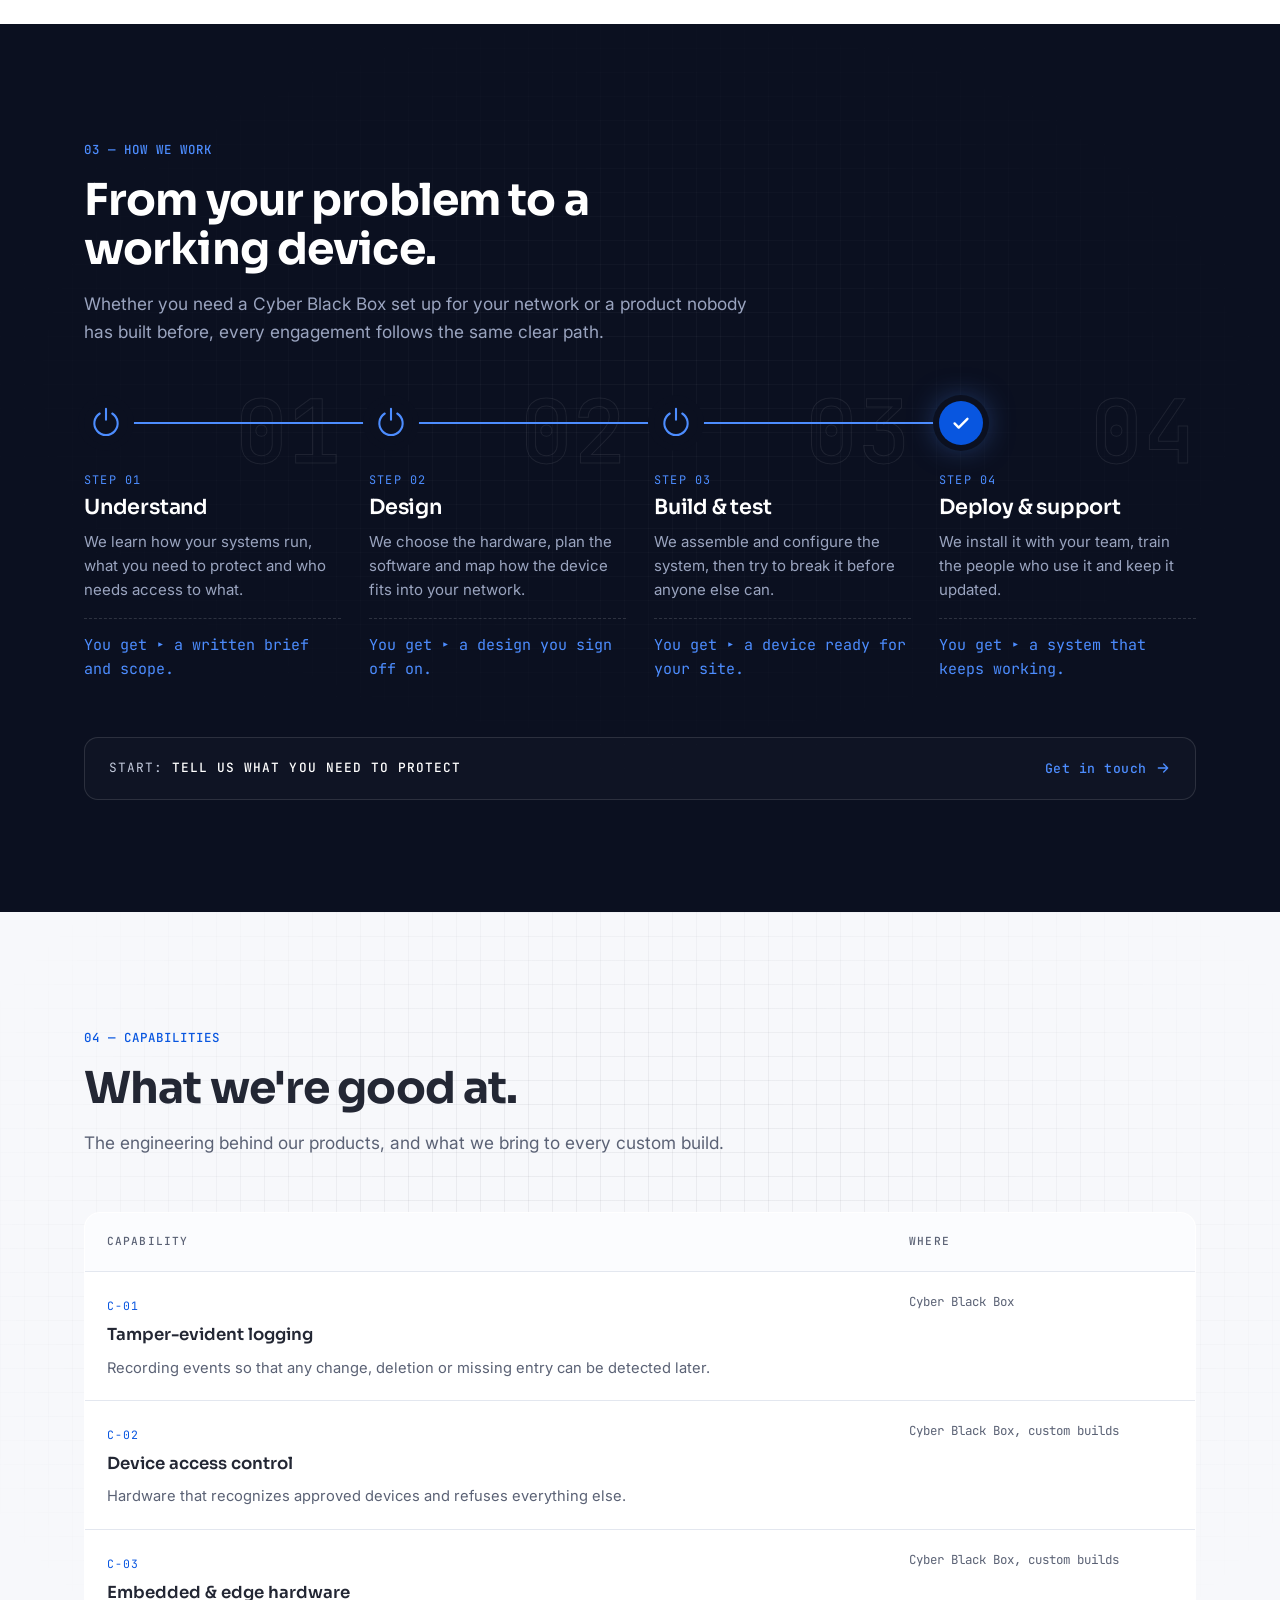
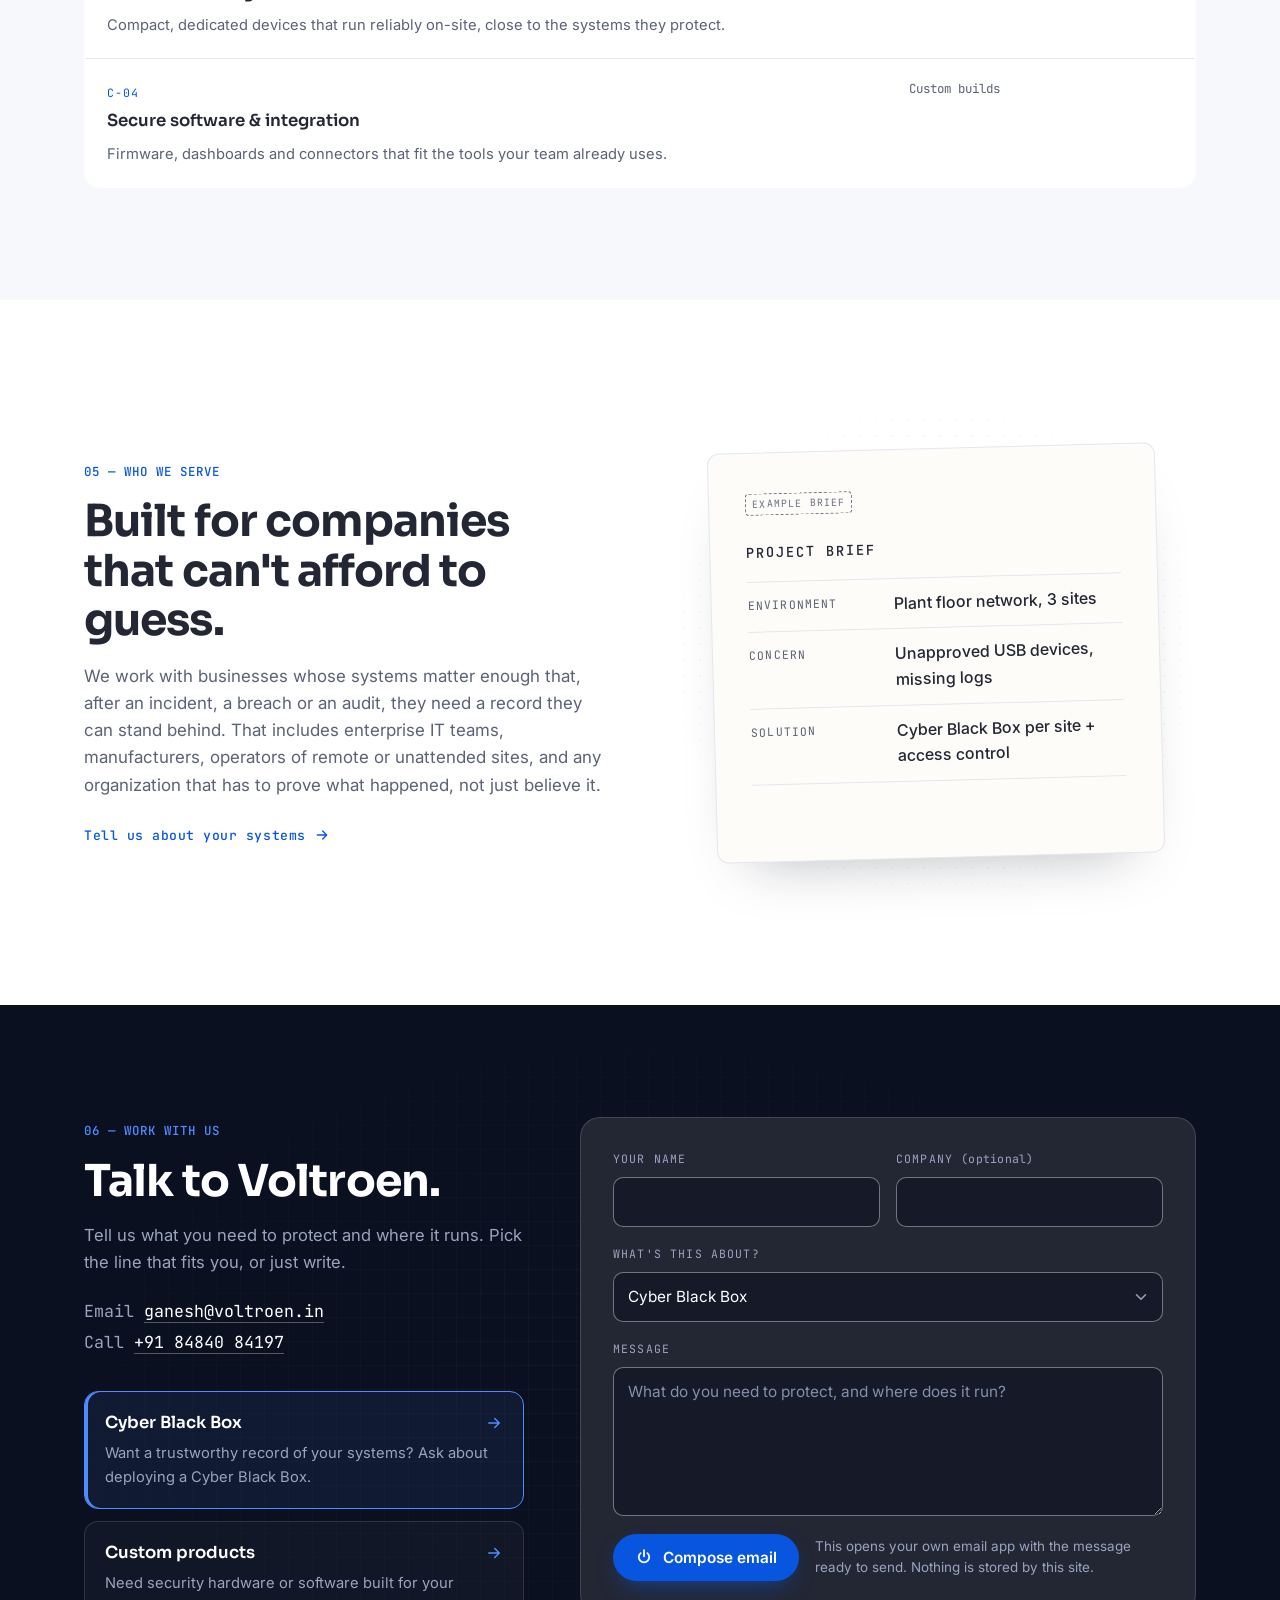
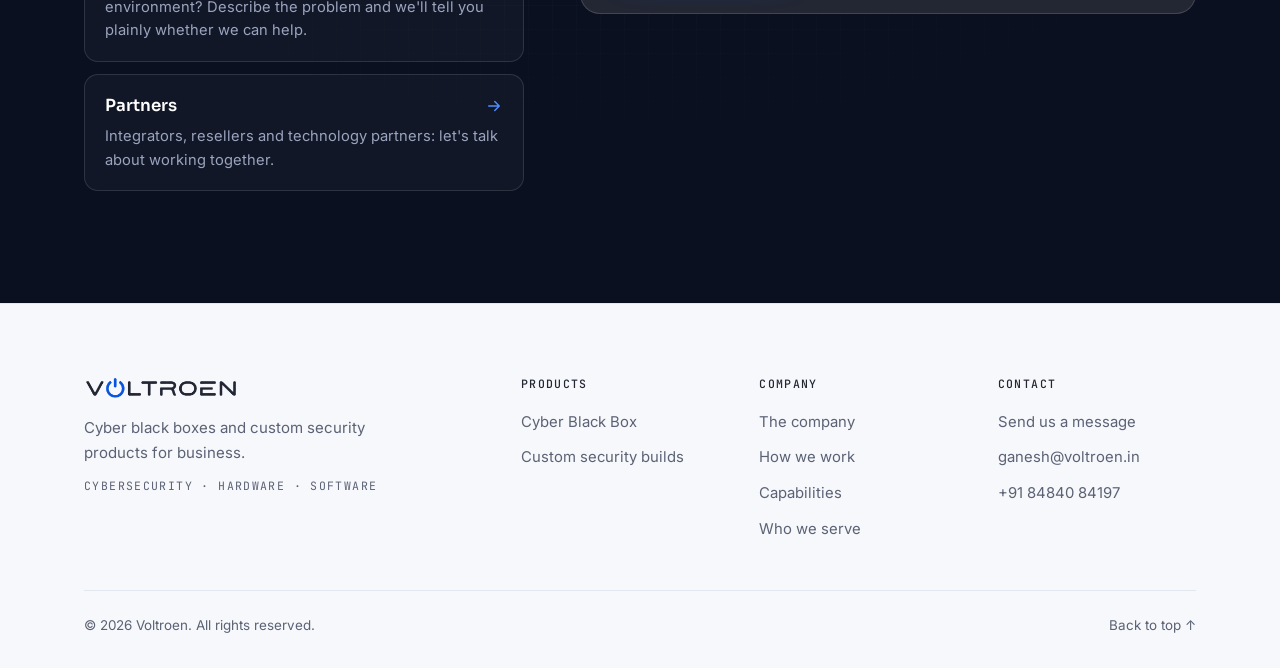
==== commit 95c225a4: "Add company email and phone to the site List ganesh@voltroen.in and +91 84840 84197 in the contact s" ====
--- a/index.html
+++ b/index.html
@@ -367,6 +367,7 @@
           <span class="idx">06 — Work with us</span>
           <h2 id="contact-title">Talk to Voltroen.</h2>
           <p>Tell us what you need to protect and where it runs. Pick the line that fits you, or just write.</p>
+          <p class="direct-contact">Email <a href="mailto:ganesh@voltroen.in">ganesh@voltroen.in</a><br />Call <a href="tel:+918484084197">+91 84840 84197</a></p>
           <div class="audiences">
             <button type="button" class="audience" data-topic="cyber-black-box" aria-pressed="false" aria-labelledby="aud-cbb" aria-describedby="aud-cbb-d">
               <b id="aud-cbb">Cyber Black Box <svg aria-hidden="true"><use href="#i-arrow"/></svg></b>
@@ -415,7 +416,7 @@
             <p class="helper" id="form-helper">Nothing is stored by this site.</p>
           </div>
           <noscript><p class="inbox-note">This form needs JavaScript to prepare your message.</p></noscript>
-          <p class="inbox-note" id="inbox-note">Our inbox is being set up. You can copy your message now and send it once our address is listed here.</p>
+          <p class="inbox-note" id="inbox-note" hidden>You can copy your message and send it to ganesh@voltroen.in.</p>
           <p class="status" id="form-status" role="status" aria-live="polite"></p>
         </form>
       </div>
@@ -450,7 +451,8 @@
           <h2 class="foot-title">Contact</h2>
           <ul>
             <li><a href="#contact">Send us a message</a></li>
-            <li hidden><a id="footer-email" href="#contact"></a></li>
+            <li><a id="footer-email" href="mailto:ganesh@voltroen.in">ganesh@voltroen.in</a></li>
+            <li><a href="tel:+918484084197">+91 84840 84197</a></li>
           </ul>
         </div>
       </div>
--- a/assets/css/site.css
+++ b/assets/css/site.css
@@ -800,6 +800,9 @@
 .form-actions { display: flex; flex-wrap: wrap; align-items: center; gap: 16px; margin-top: 6px; }
 .form-actions .btn svg { width: 18px; height: 18px; }
 .helper { flex: 1; min-width: 200px; font-size: .84rem; color: #9aa4bf; }
+.direct-contact { margin-top: 20px; font-family: var(--mono); font-size: .88rem; line-height: 1.9; color: #9aa4bf; }
+.direct-contact a { color: #fff; border-bottom: 1px solid rgba(255, 255, 255, .3); }
+.direct-contact a:hover { border-bottom-color: #fff; }
 .inbox-note { margin-top: 18px; padding: 12px 14px; border-radius: 10px; border: 1px dashed rgba(255, 255, 255, .2); font-size: .86rem; color: #c4cbdd; }
 .status { margin-top: 14px; font-family: var(--mono); font-size: .78rem; color: #4ade80; min-height: 1.2em; }
 .status.warn { color: var(--amber); }
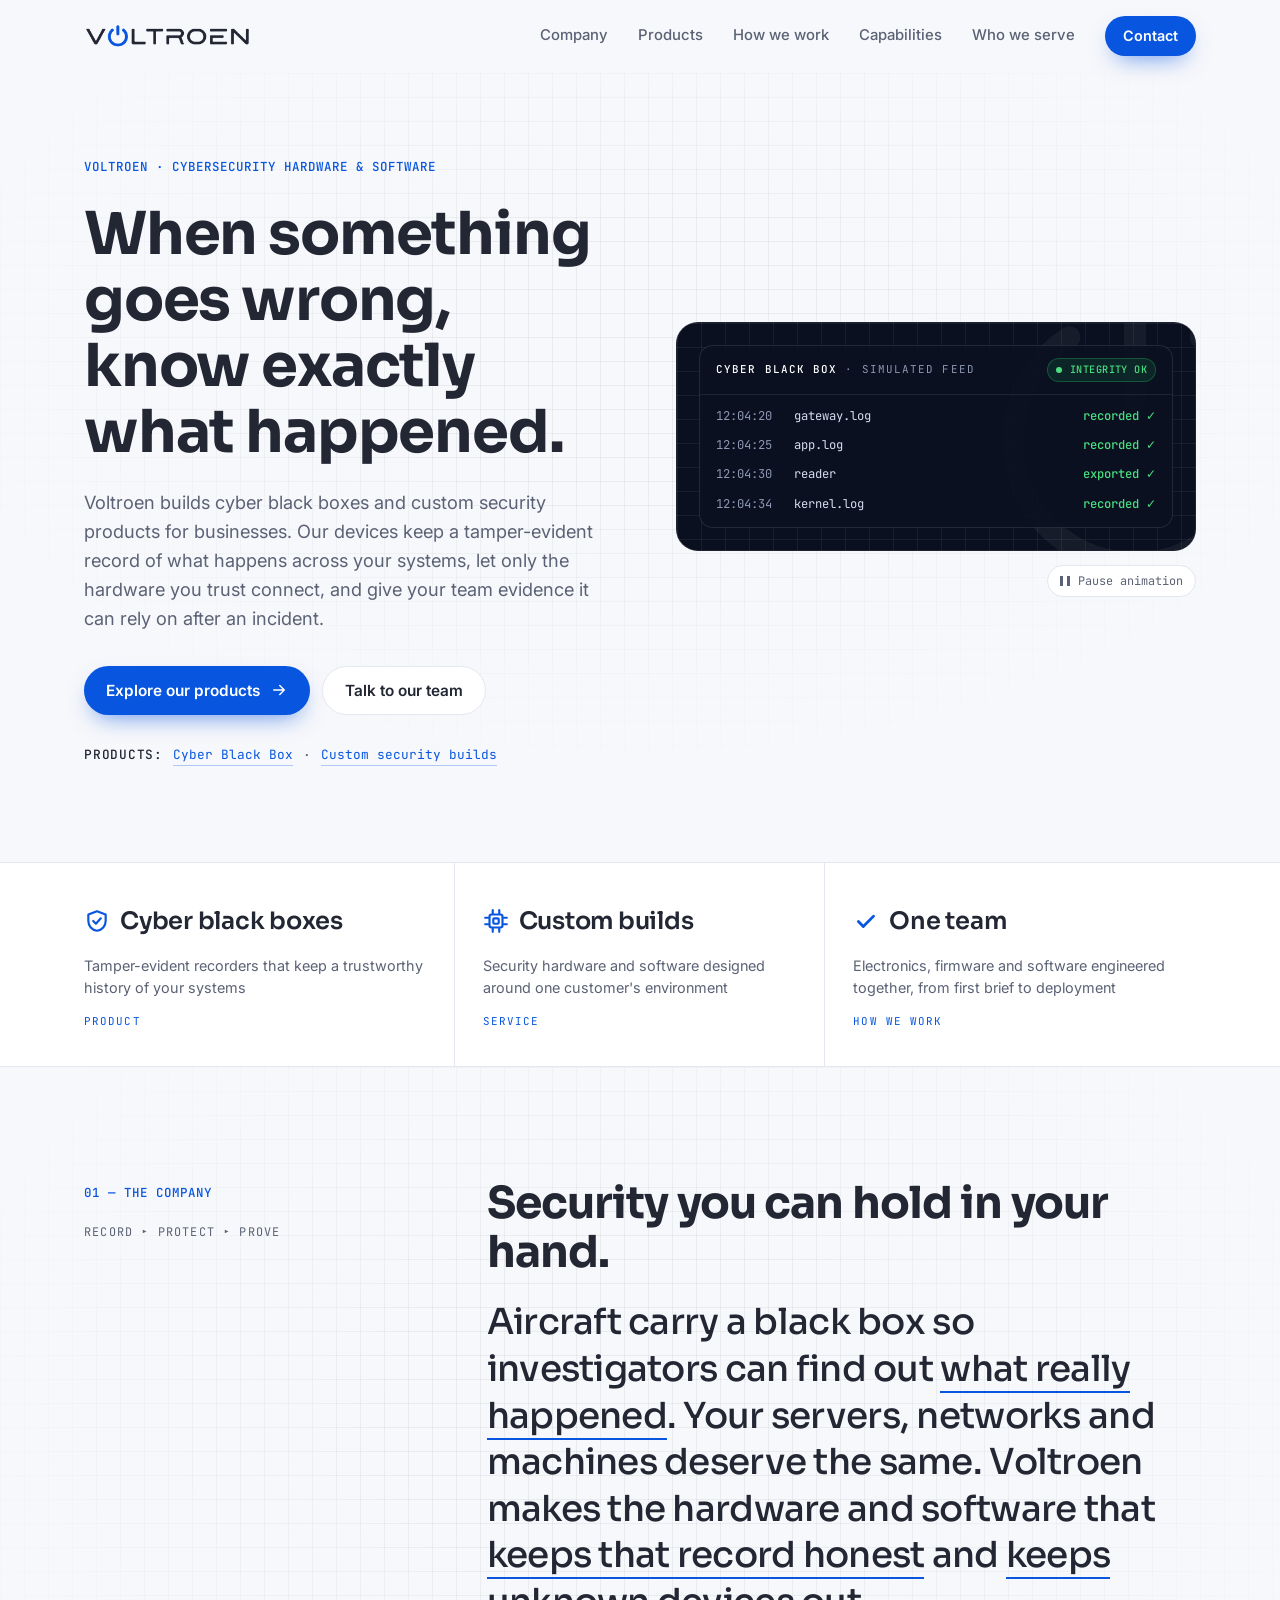
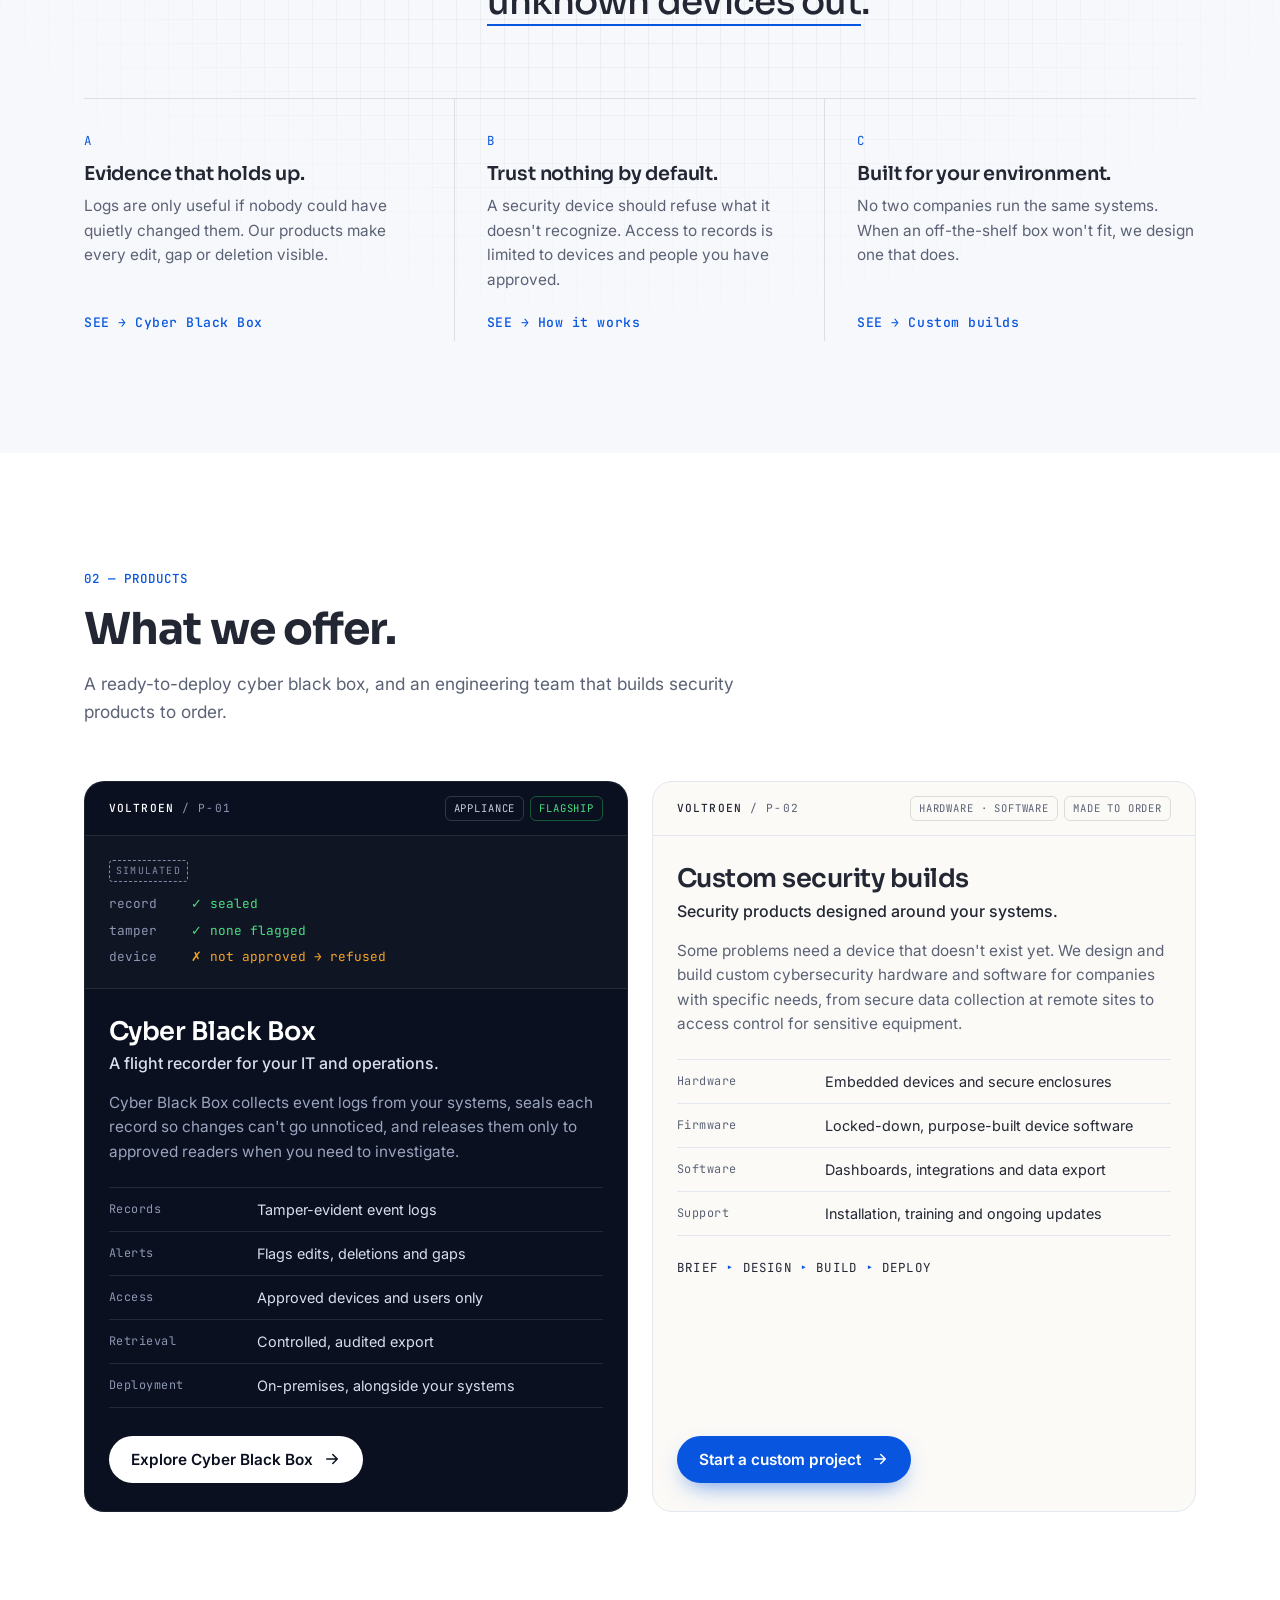
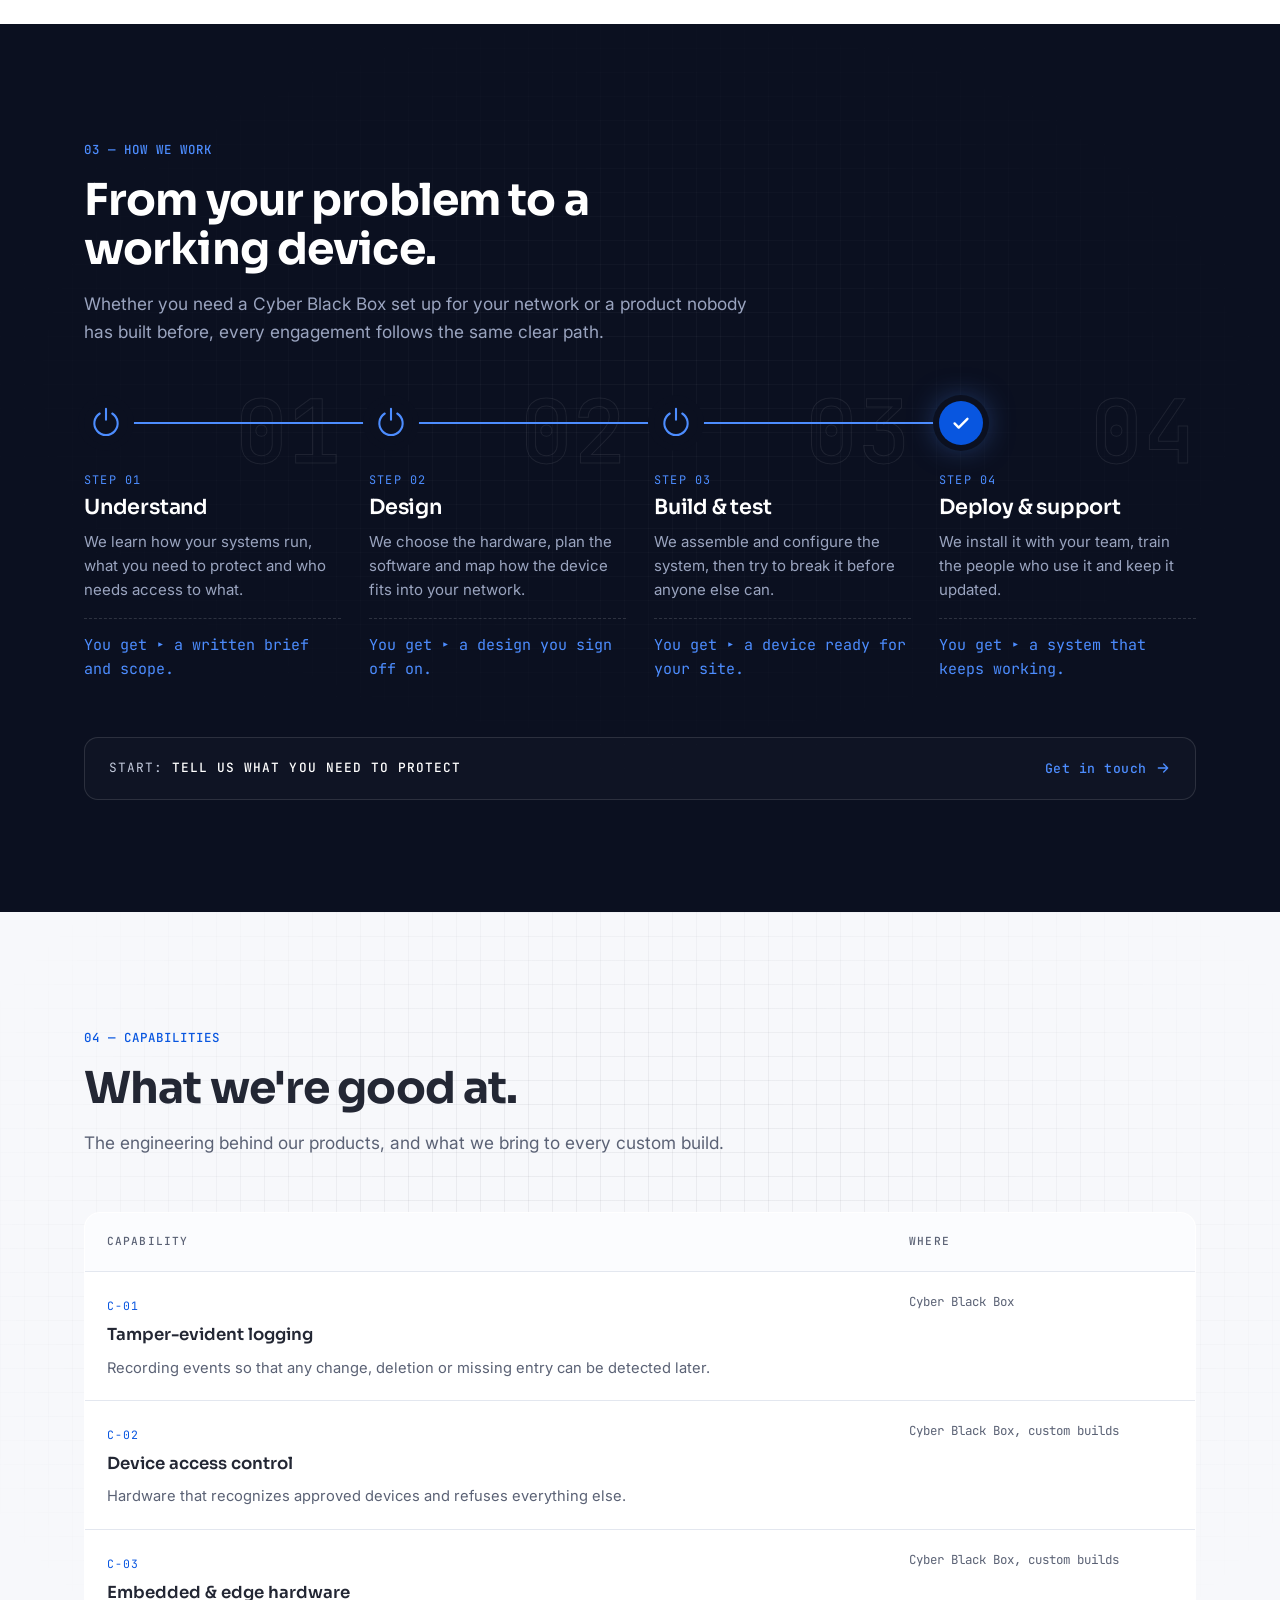
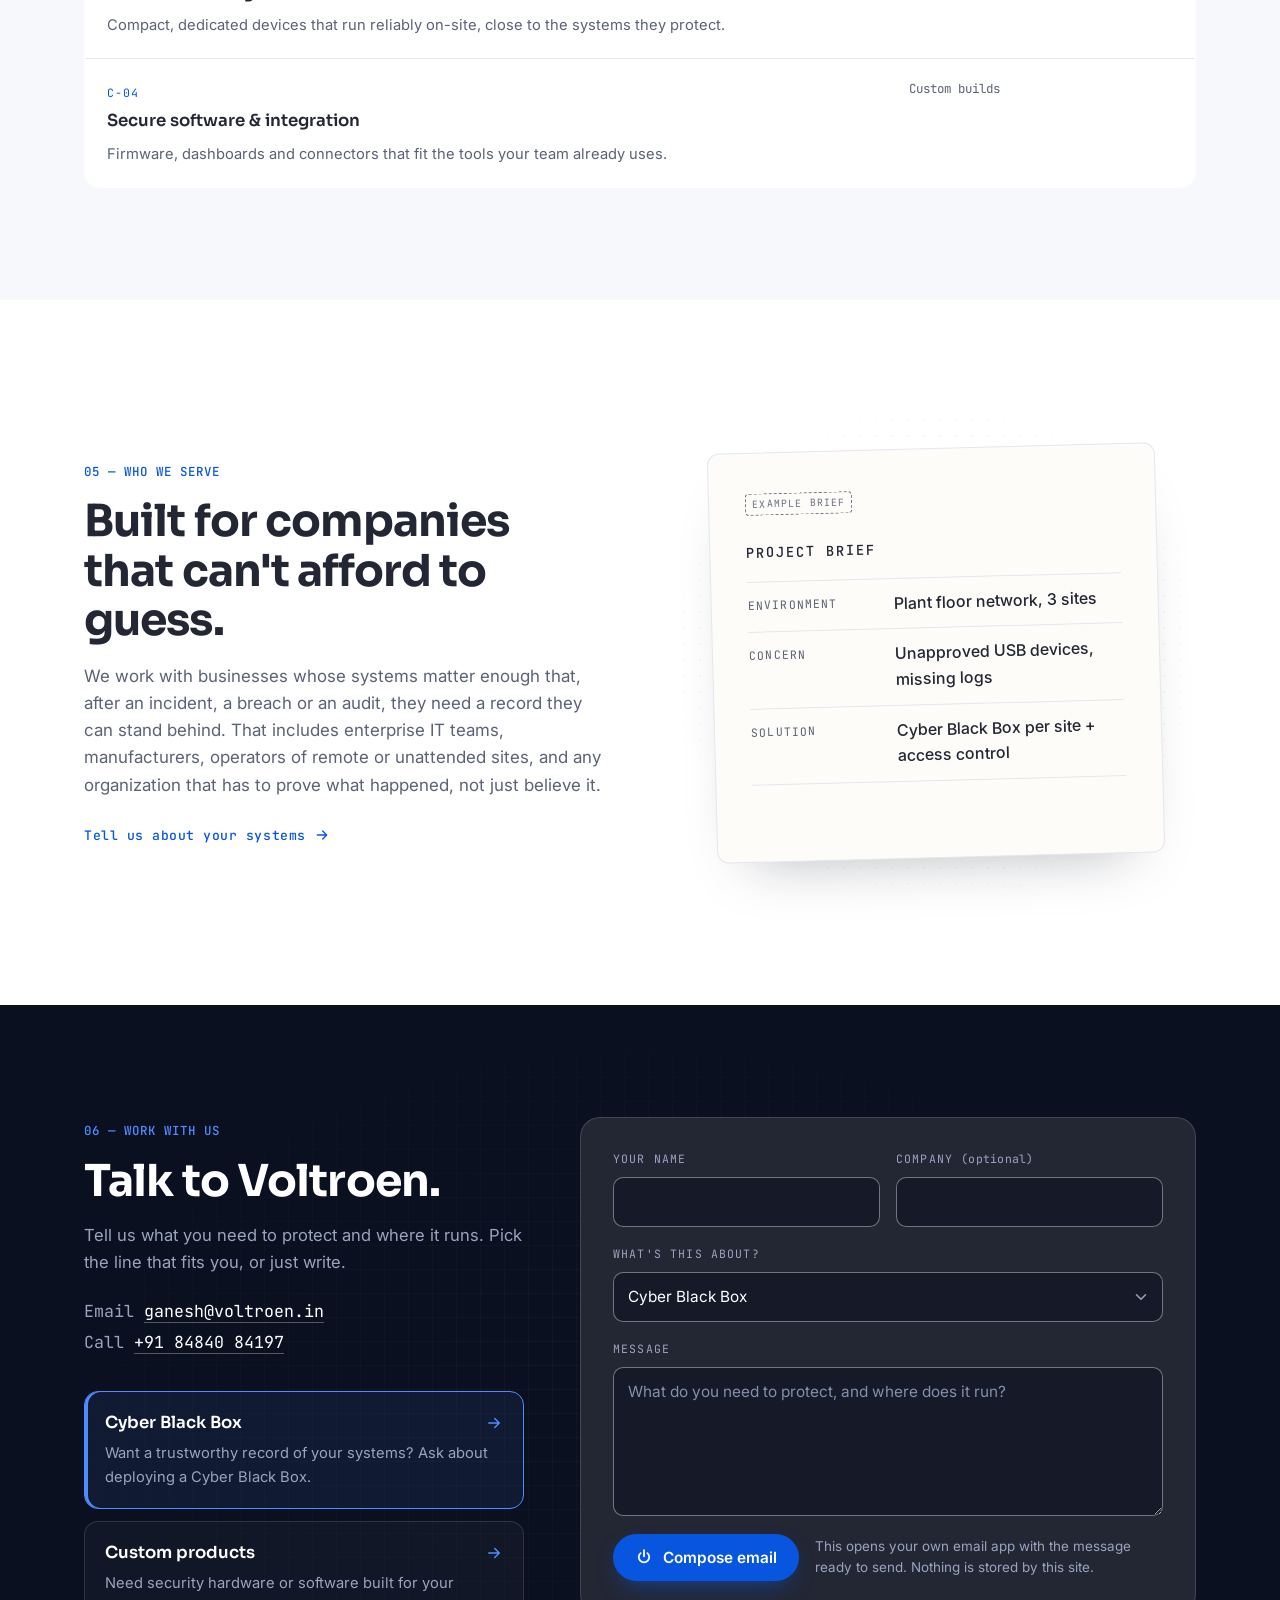
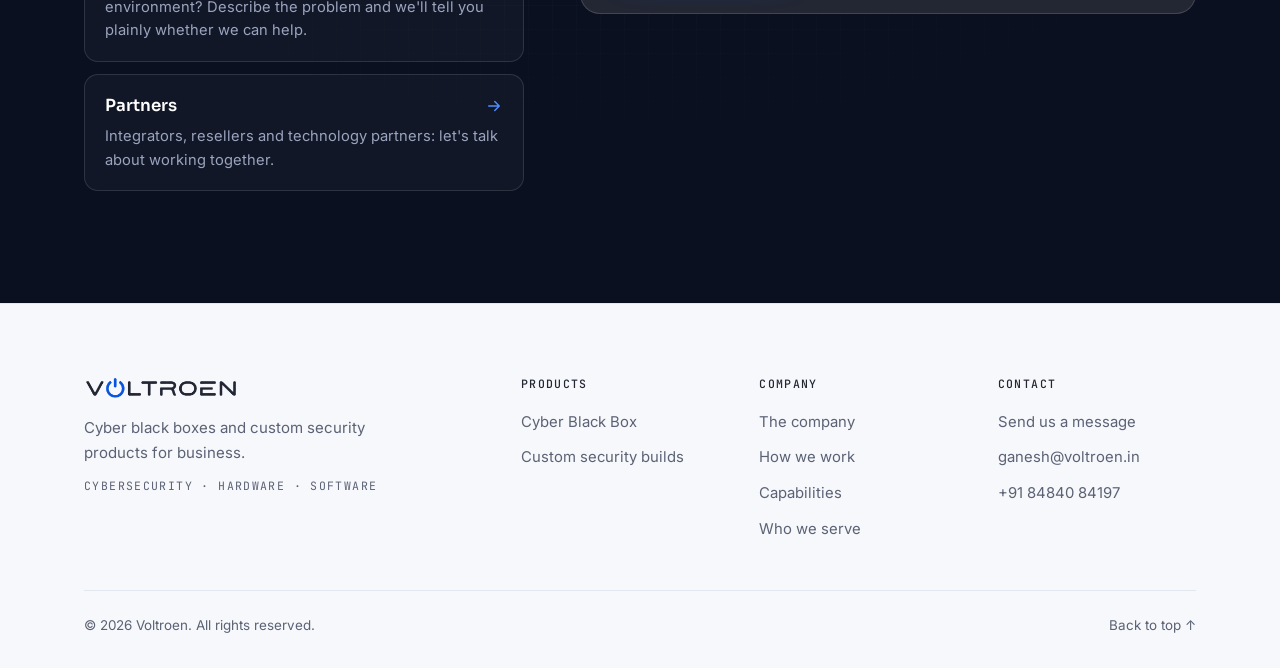
==== commit d9c73e0f: "Remove the copy-message note under the contact form Co-Authored-By: Claude Opus 5.5 <noreply@anthrop" ====
--- a/index.html
+++ b/index.html
@@ -416,7 +416,6 @@
             <p class="helper" id="form-helper">Nothing is stored by this site.</p>
           </div>
           <noscript><p class="inbox-note">This form needs JavaScript to prepare your message.</p></noscript>
-          <p class="inbox-note" id="inbox-note" hidden>You can copy your message and send it to ganesh@voltroen.in.</p>
           <p class="status" id="form-status" role="status" aria-live="polite"></p>
         </form>
       </div>
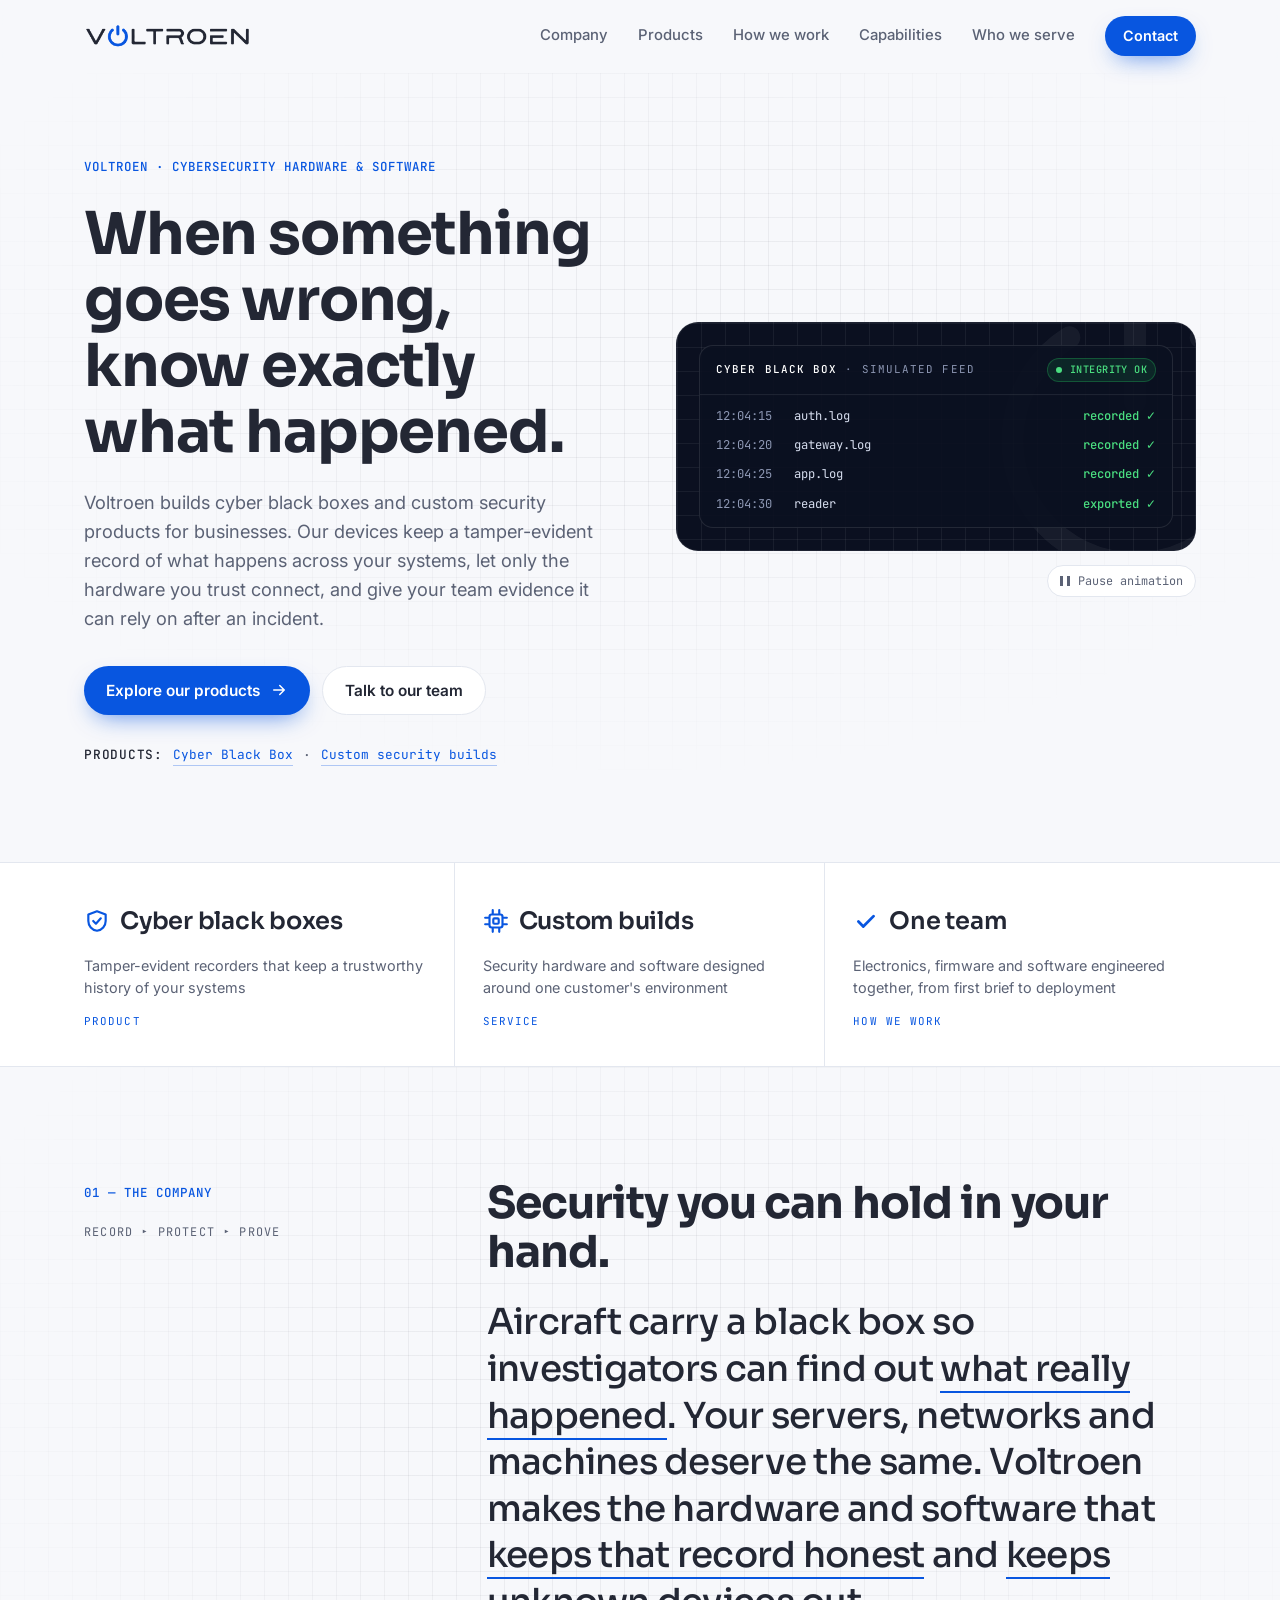
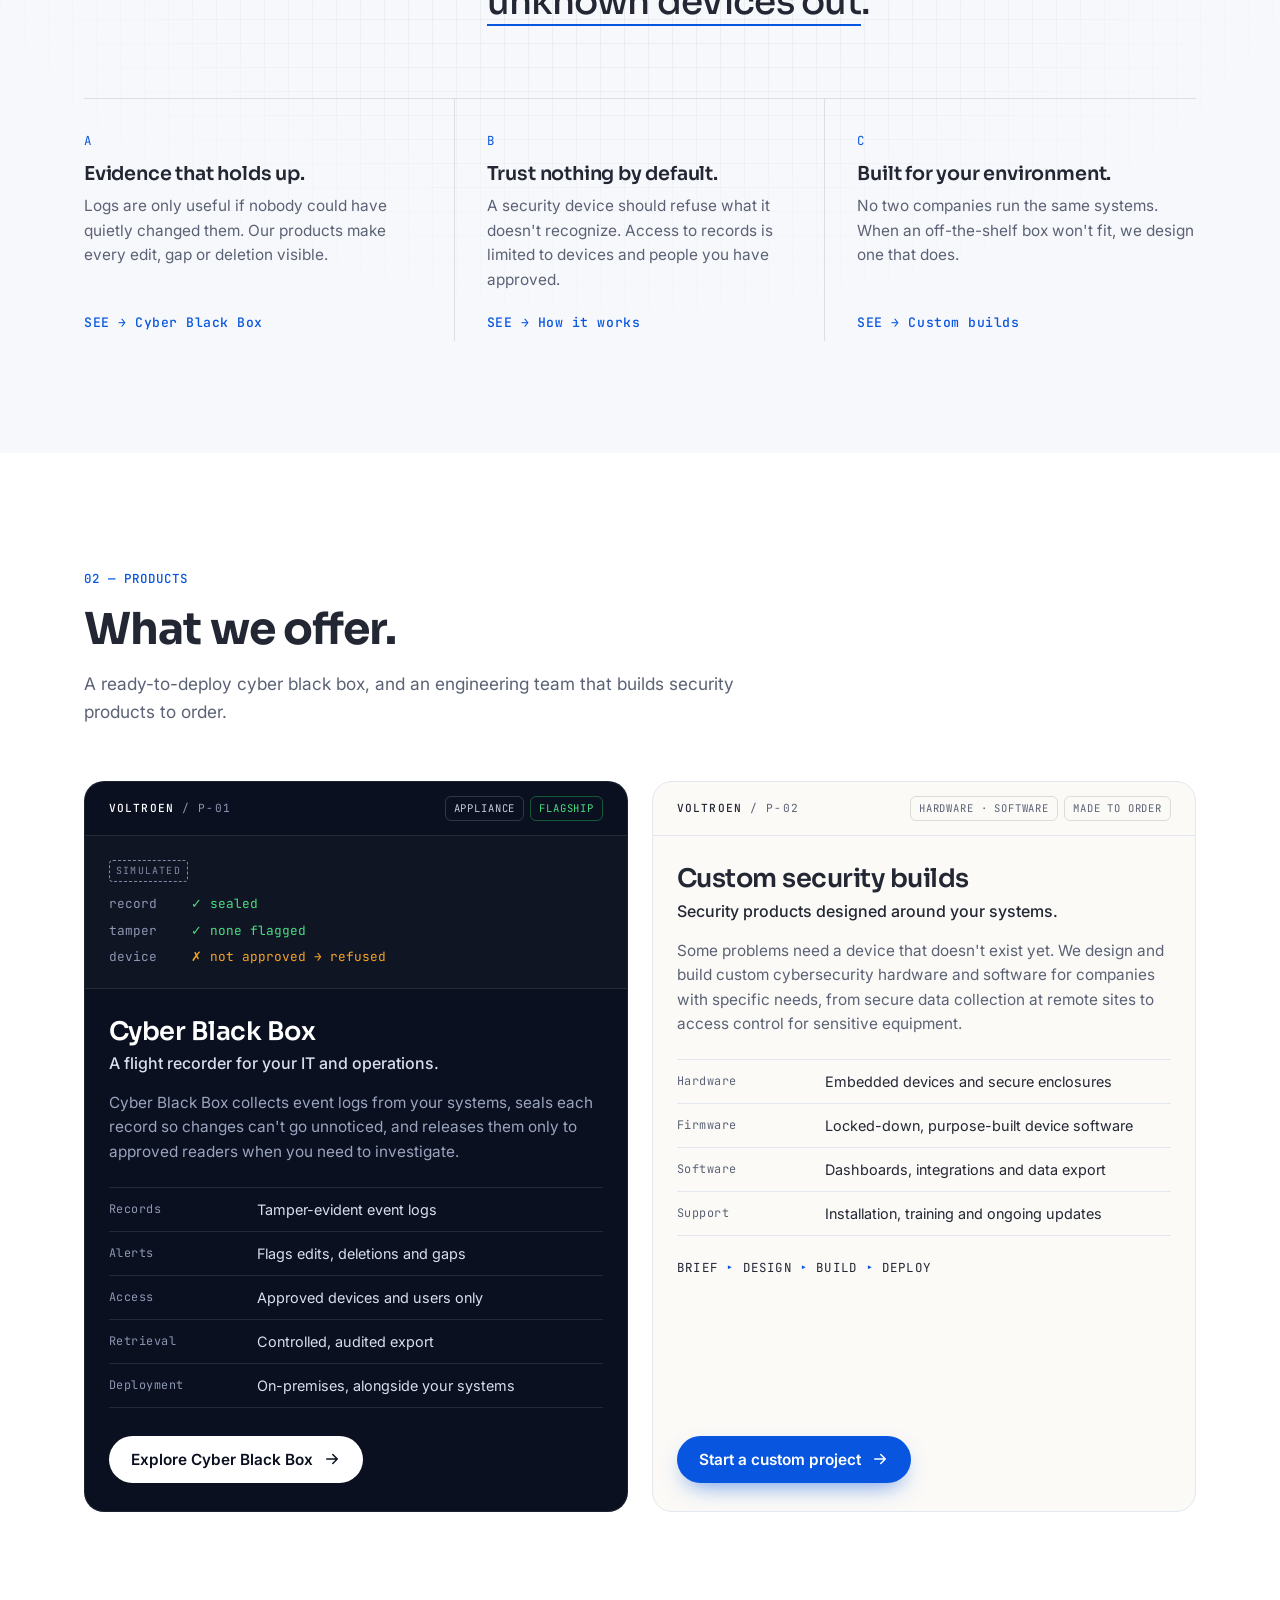
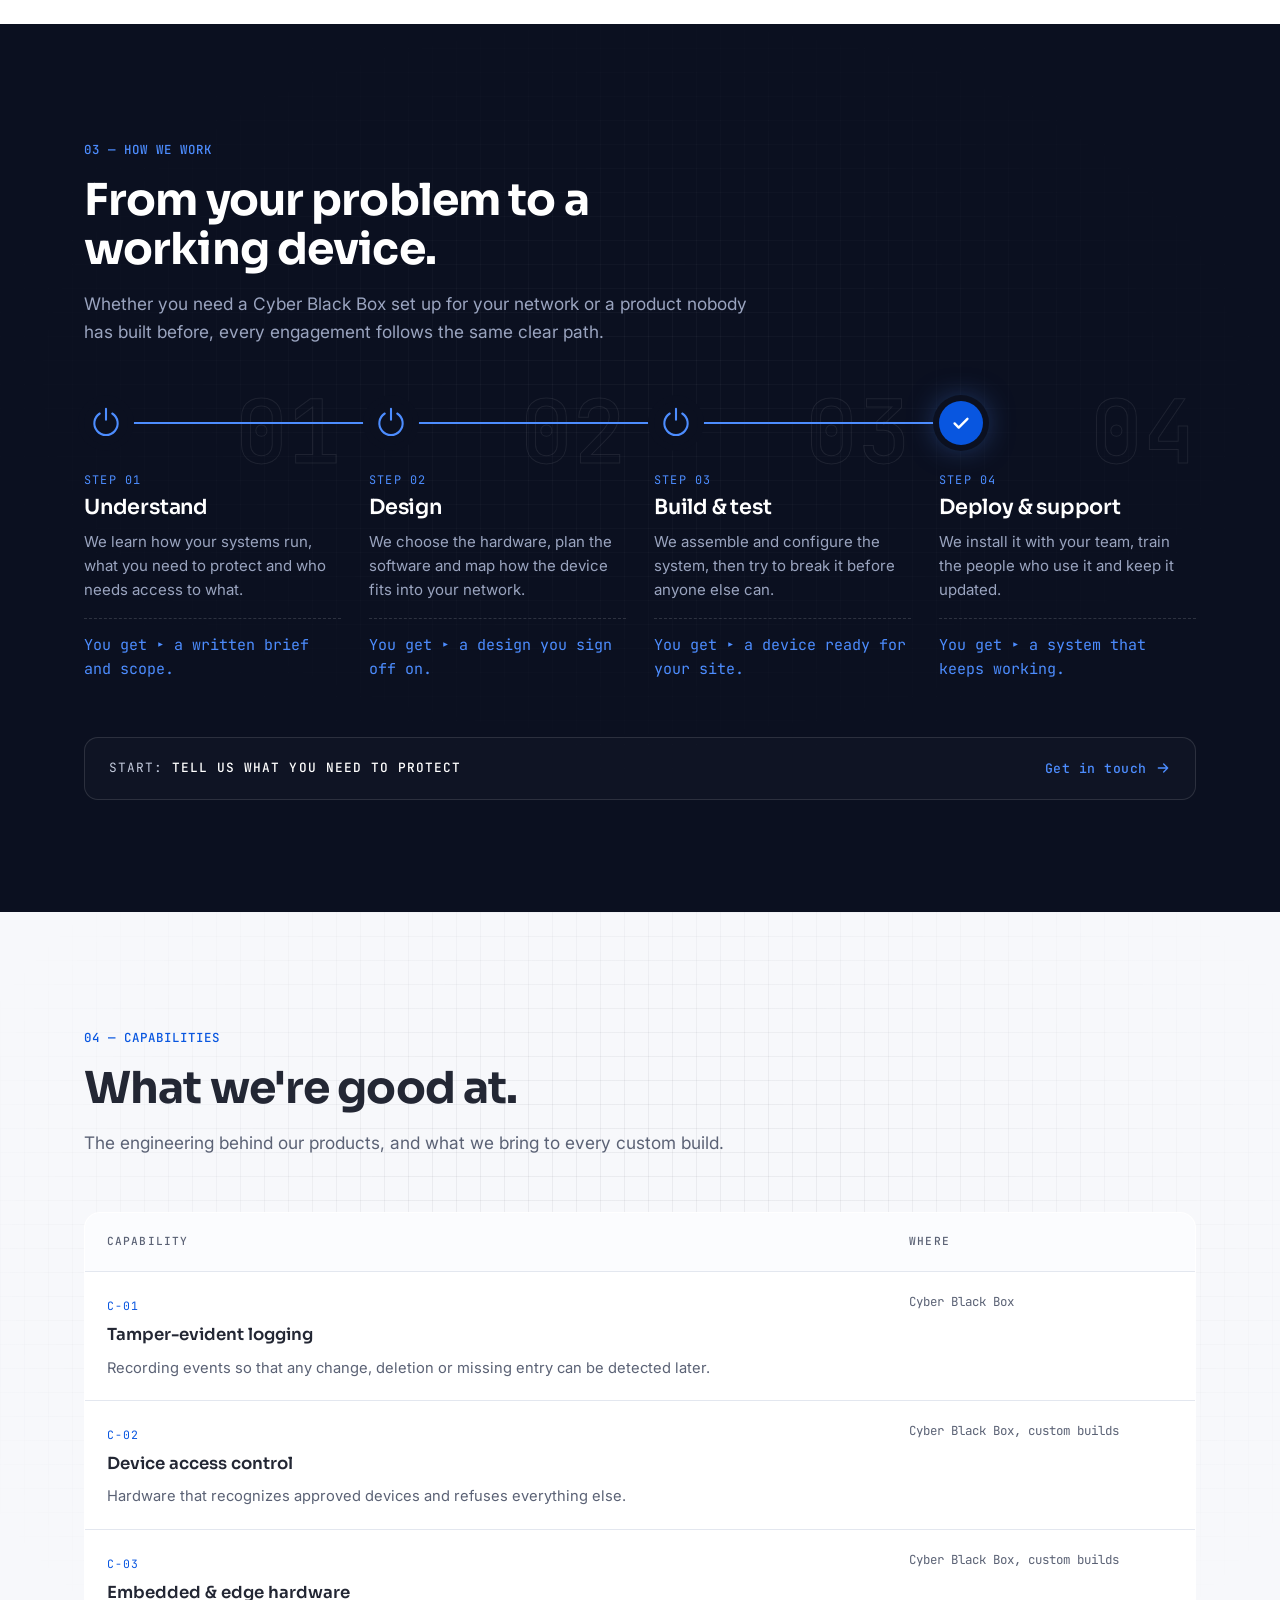
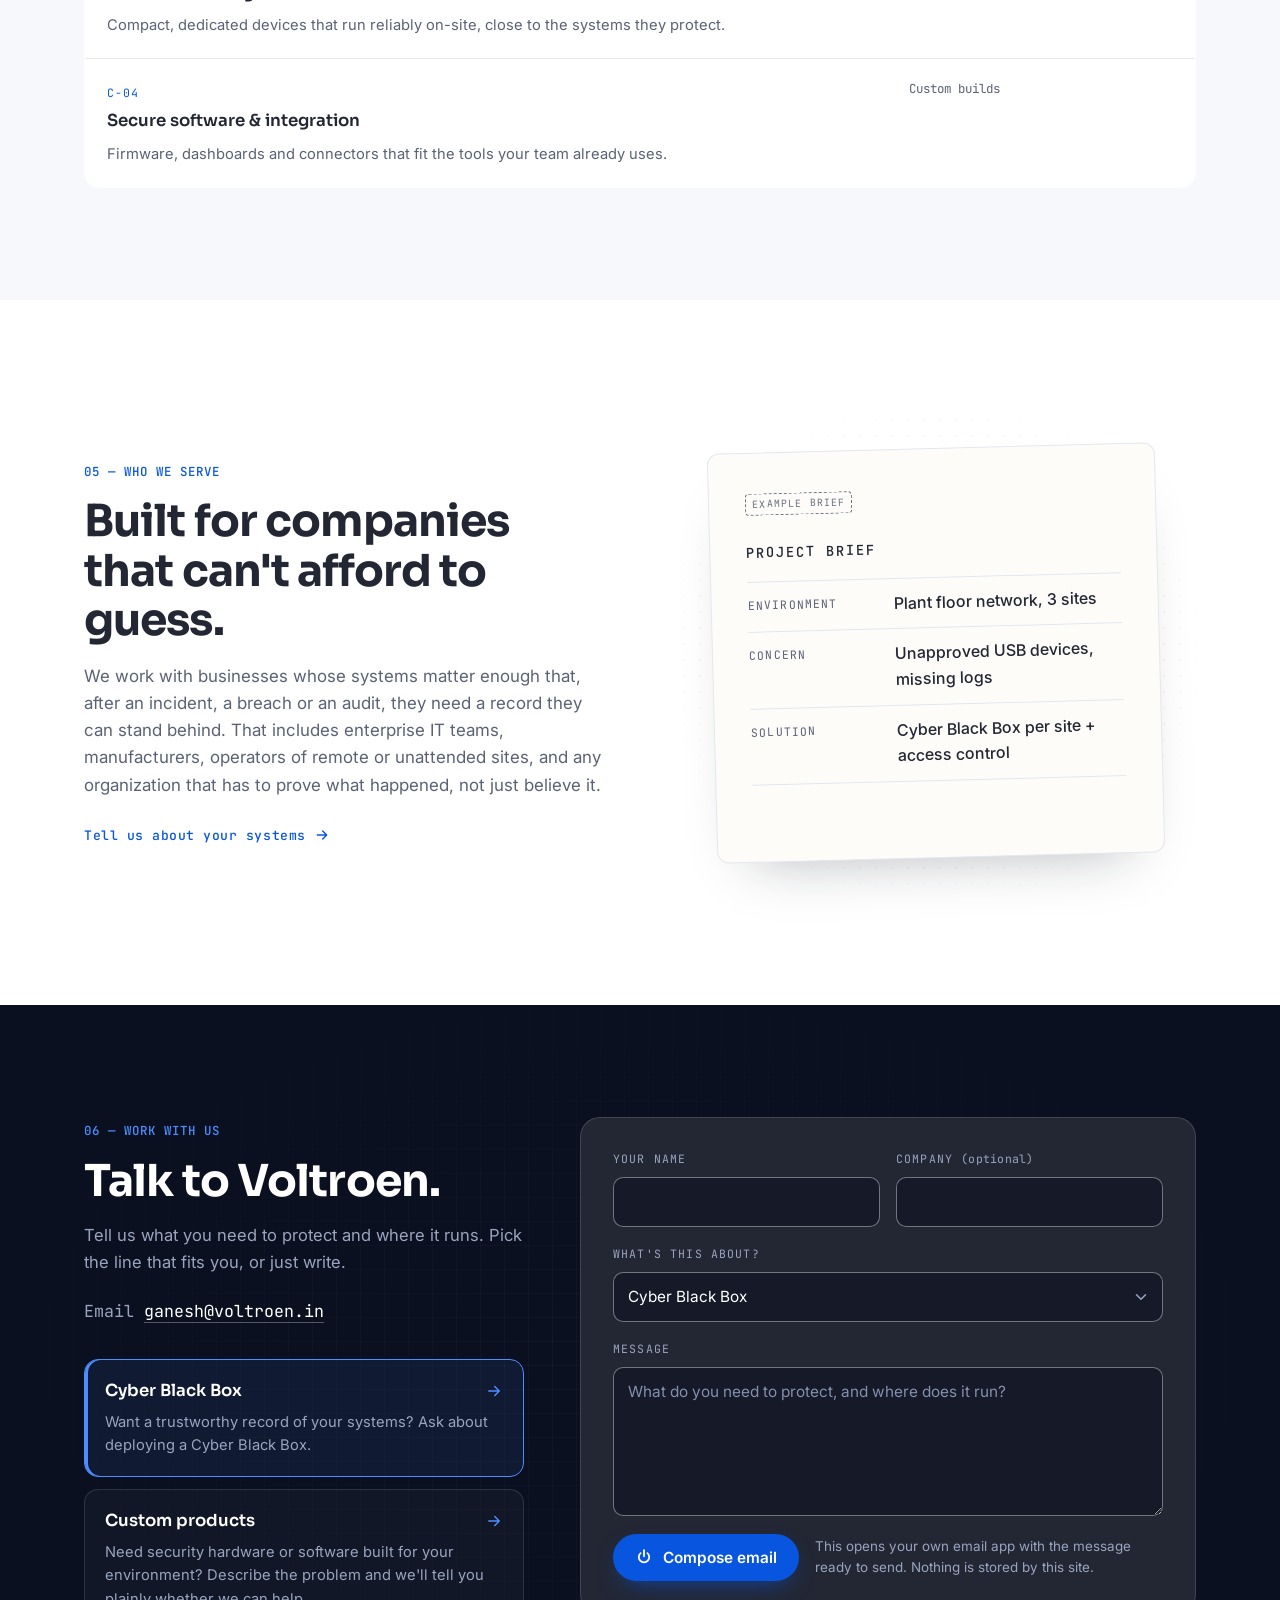
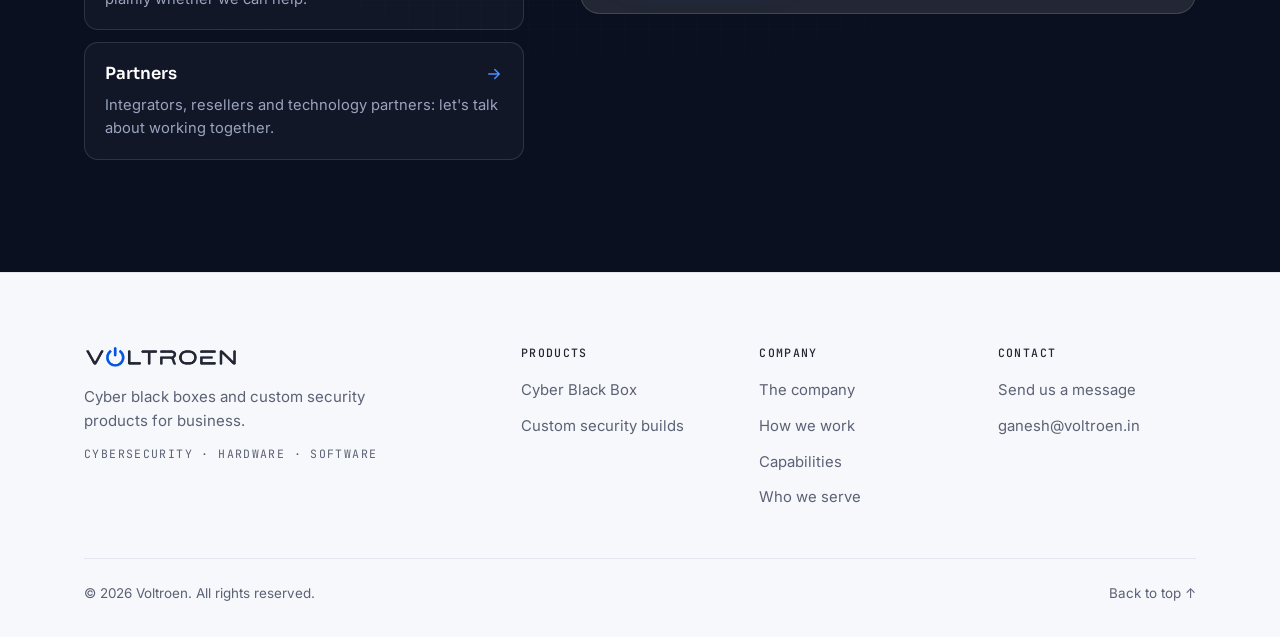
==== commit 4366c8c5: "Remove the phone number from the site Co-Authored-By: Claude Opus 5.5 <noreply@anthropic.com> Claude" ====
--- a/index.html
+++ b/index.html
@@ -367,7 +367,7 @@
           <span class="idx">06 — Work with us</span>
           <h2 id="contact-title">Talk to Voltroen.</h2>
           <p>Tell us what you need to protect and where it runs. Pick the line that fits you, or just write.</p>
-          <p class="direct-contact">Email <a href="mailto:ganesh@voltroen.in">ganesh@voltroen.in</a><br />Call <a href="tel:+918484084197">+91 84840 84197</a></p>
+          <p class="direct-contact">Email <a href="mailto:ganesh@voltroen.in">ganesh@voltroen.in</a></p>
           <div class="audiences">
             <button type="button" class="audience" data-topic="cyber-black-box" aria-pressed="false" aria-labelledby="aud-cbb" aria-describedby="aud-cbb-d">
               <b id="aud-cbb">Cyber Black Box <svg aria-hidden="true"><use href="#i-arrow"/></svg></b>
@@ -451,7 +451,6 @@
           <ul>
             <li><a href="#contact">Send us a message</a></li>
             <li><a id="footer-email" href="mailto:ganesh@voltroen.in">ganesh@voltroen.in</a></li>
-            <li><a href="tel:+918484084197">+91 84840 84197</a></li>
           </ul>
         </div>
       </div>
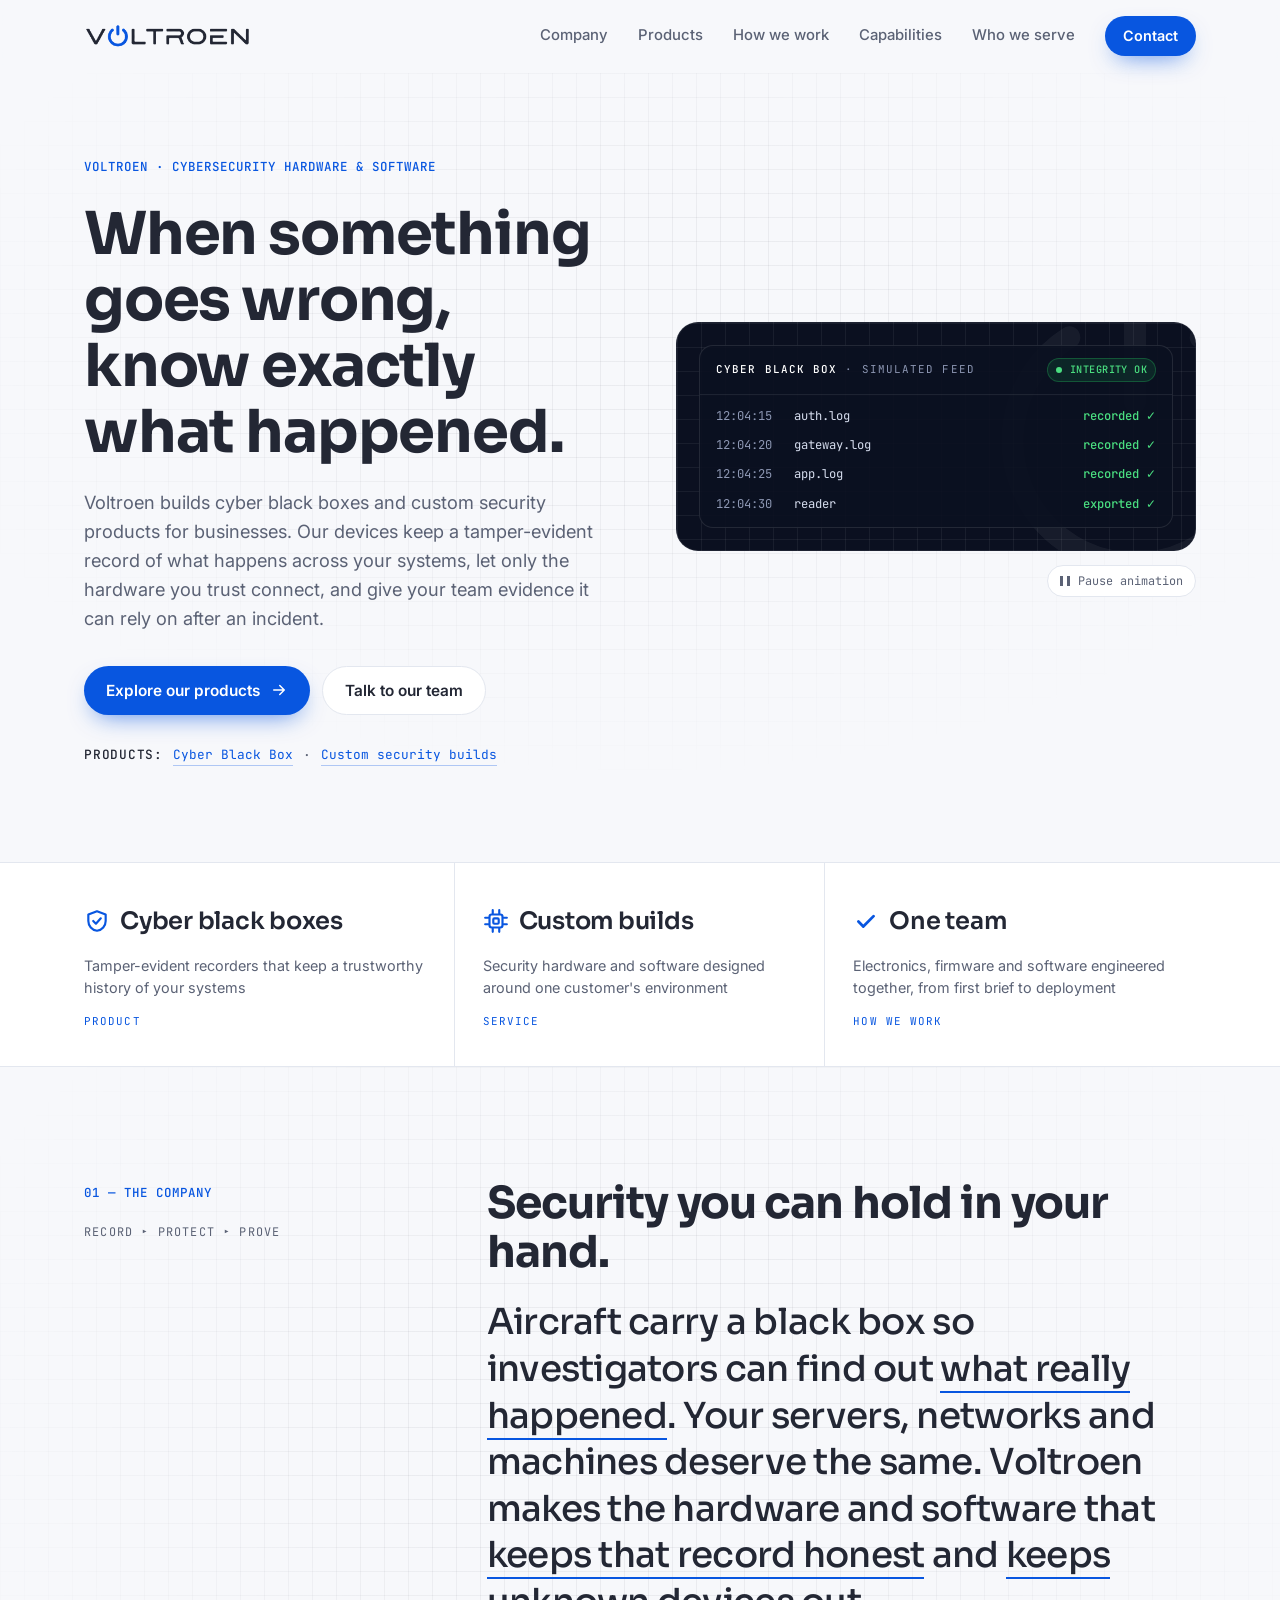
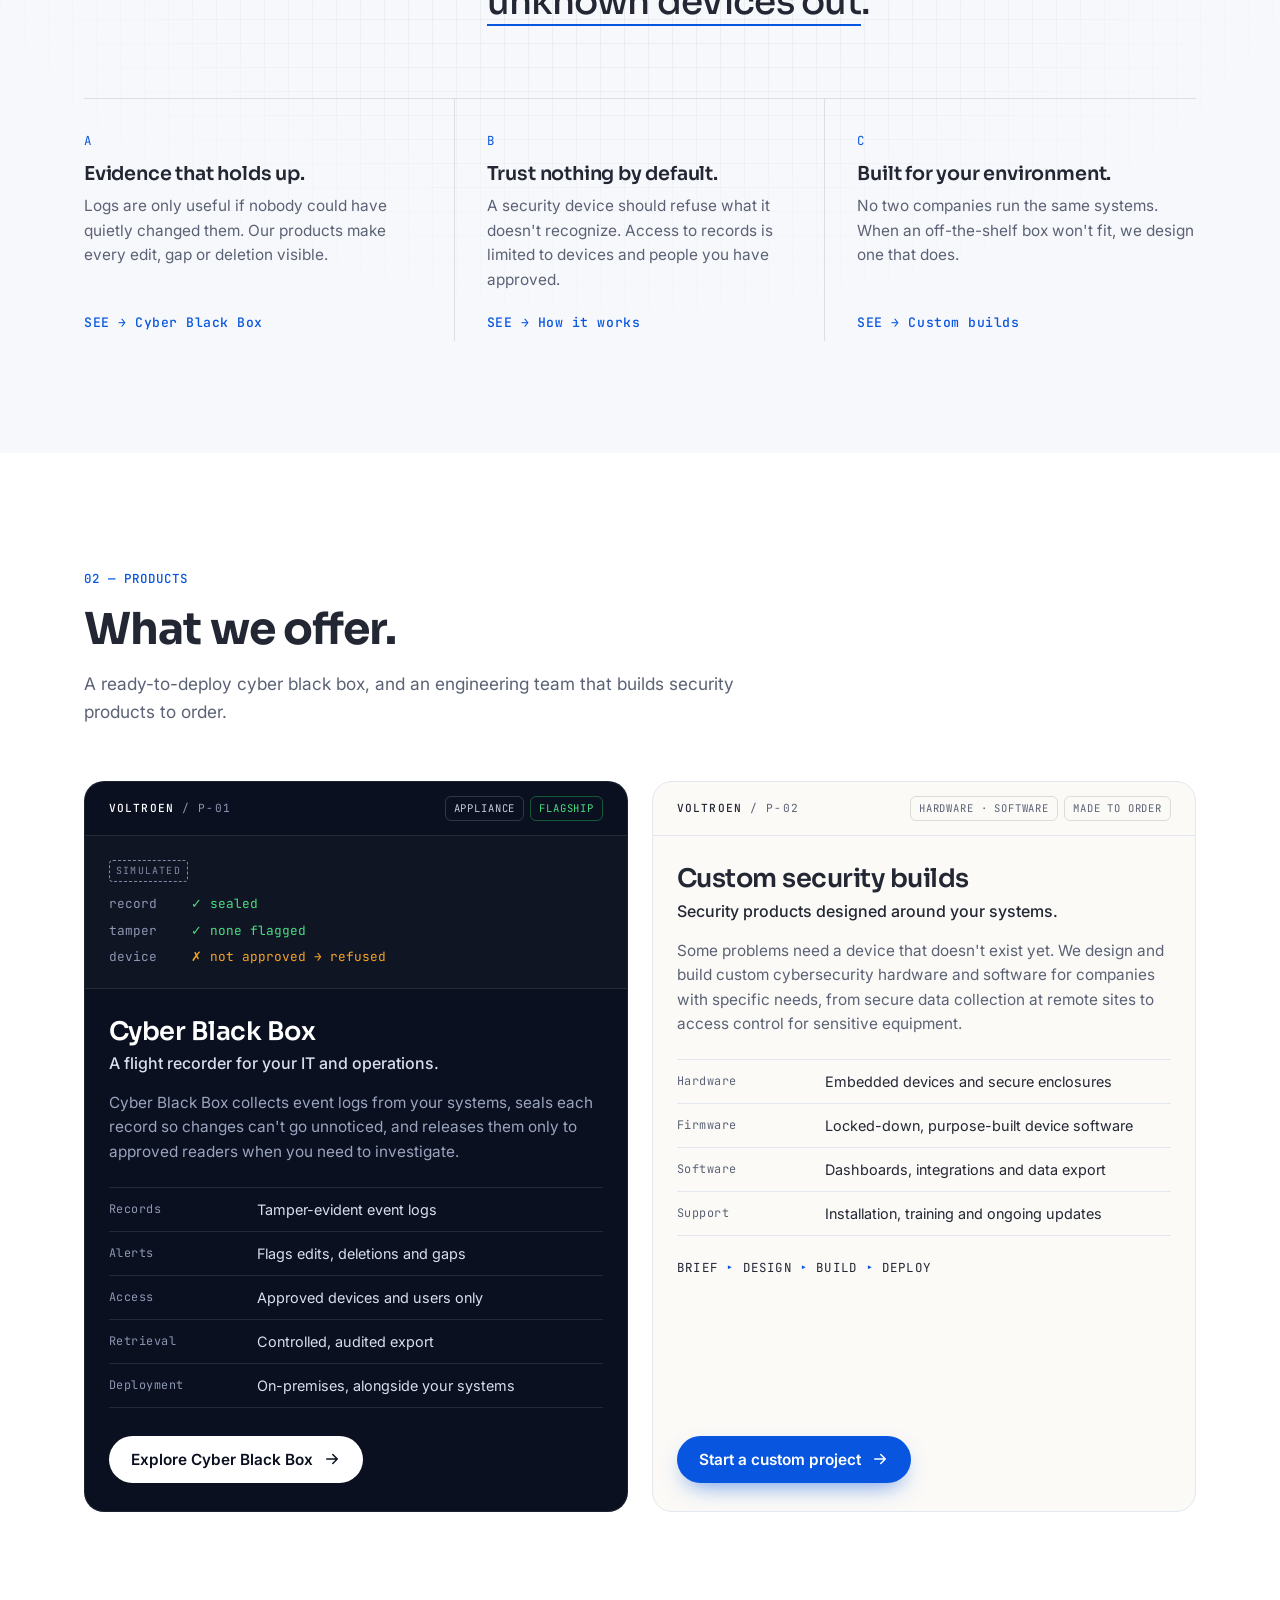
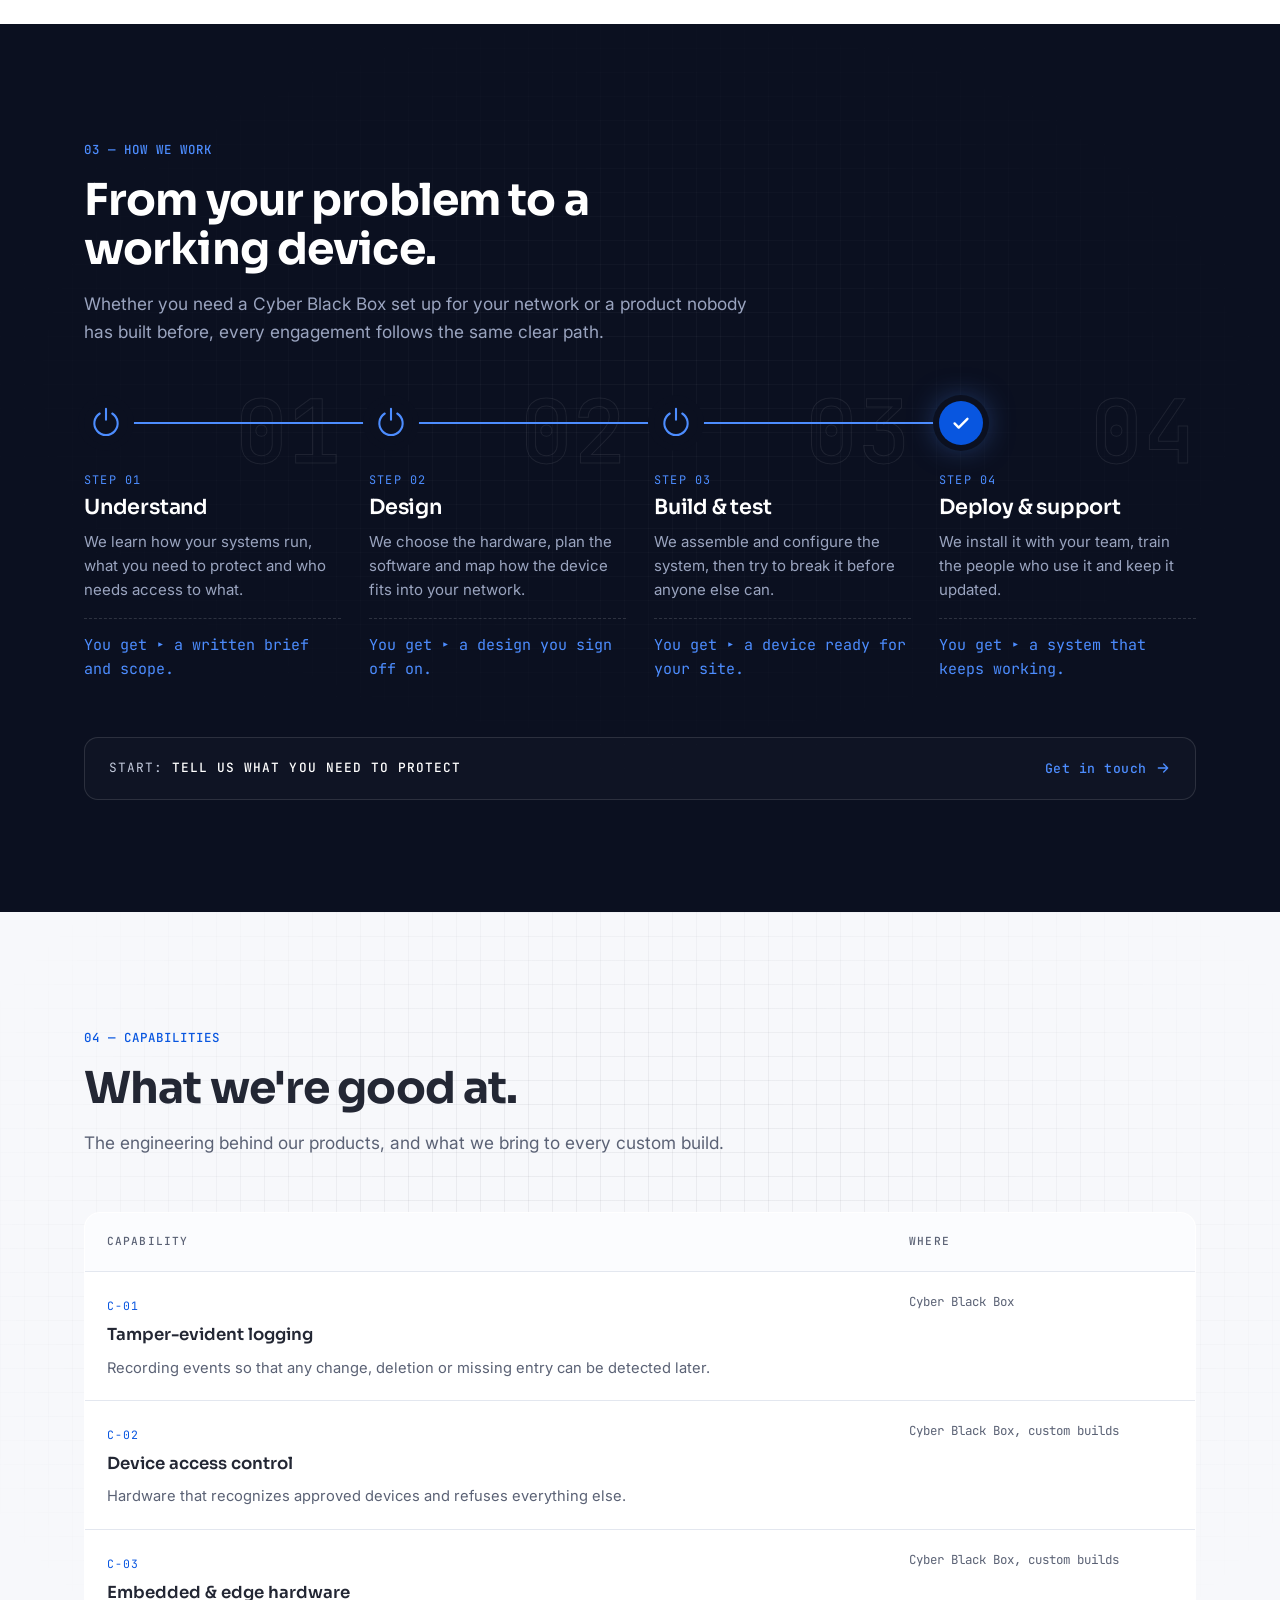
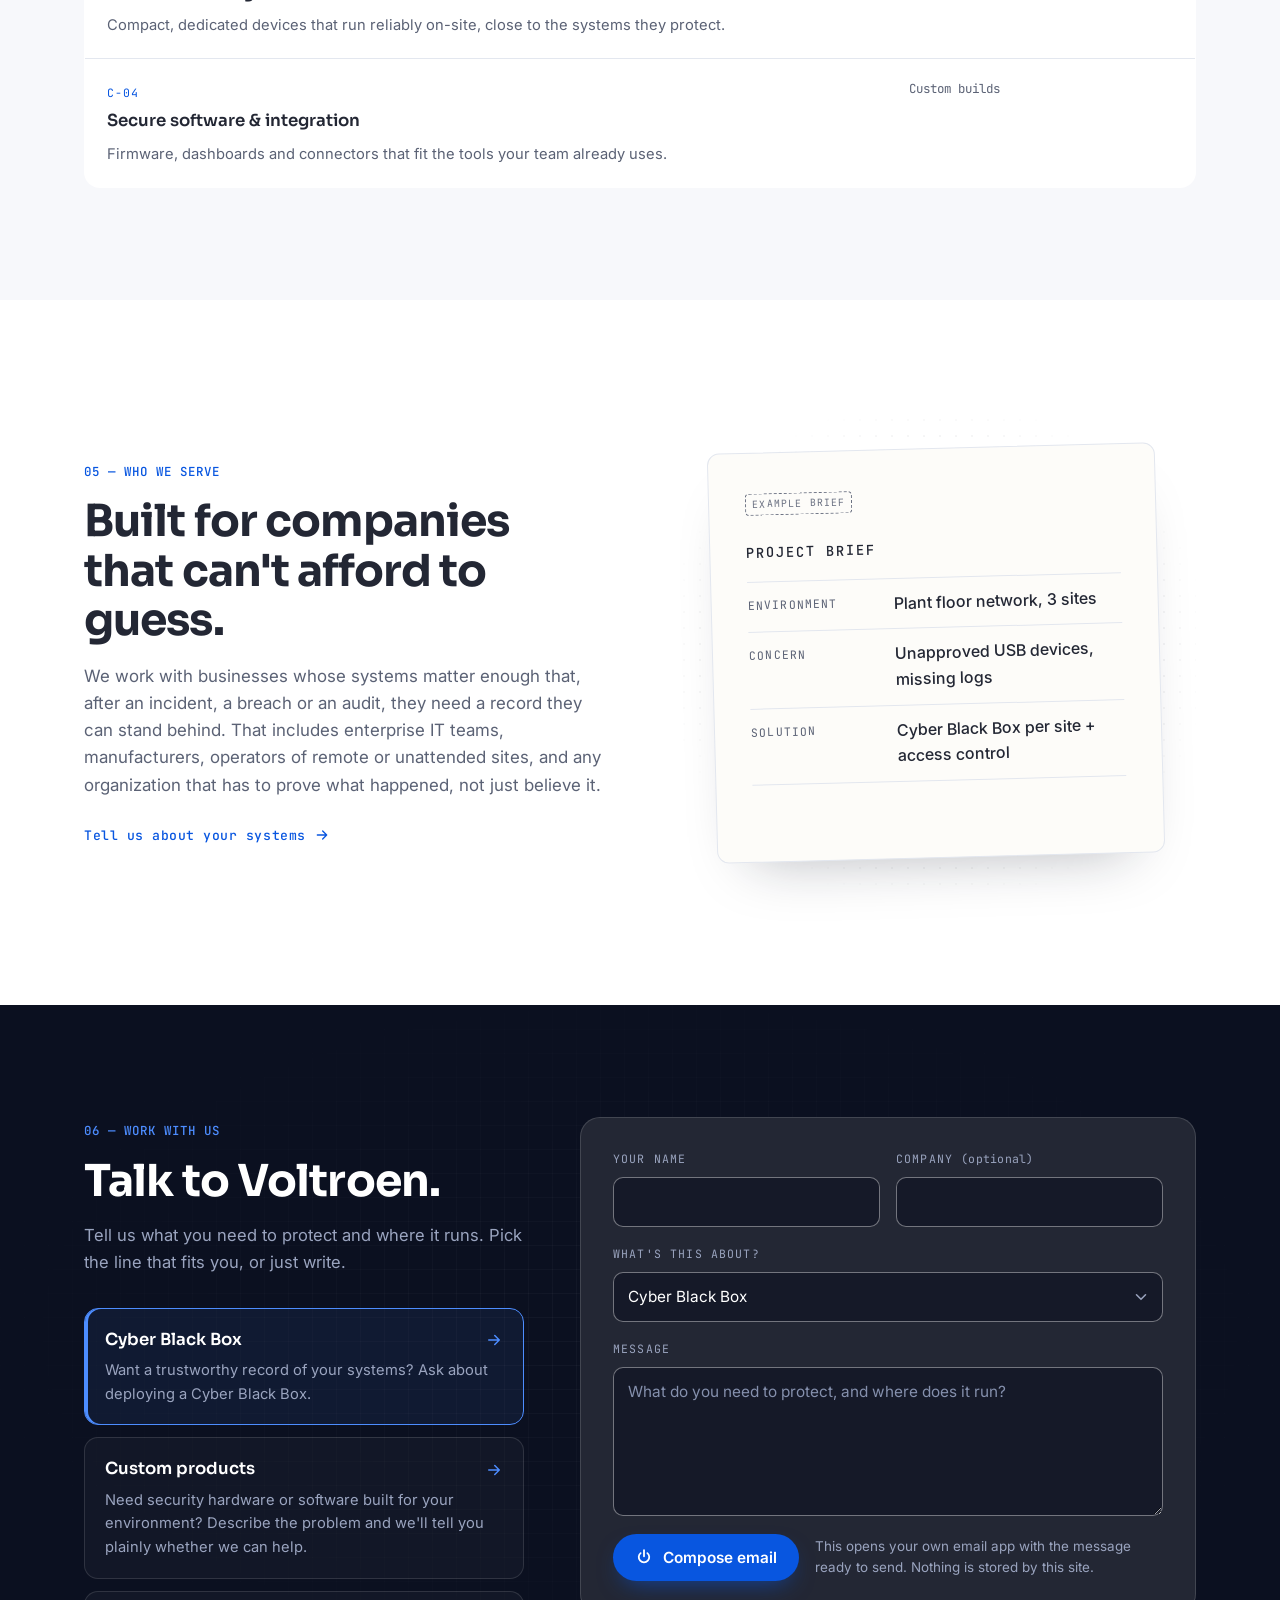
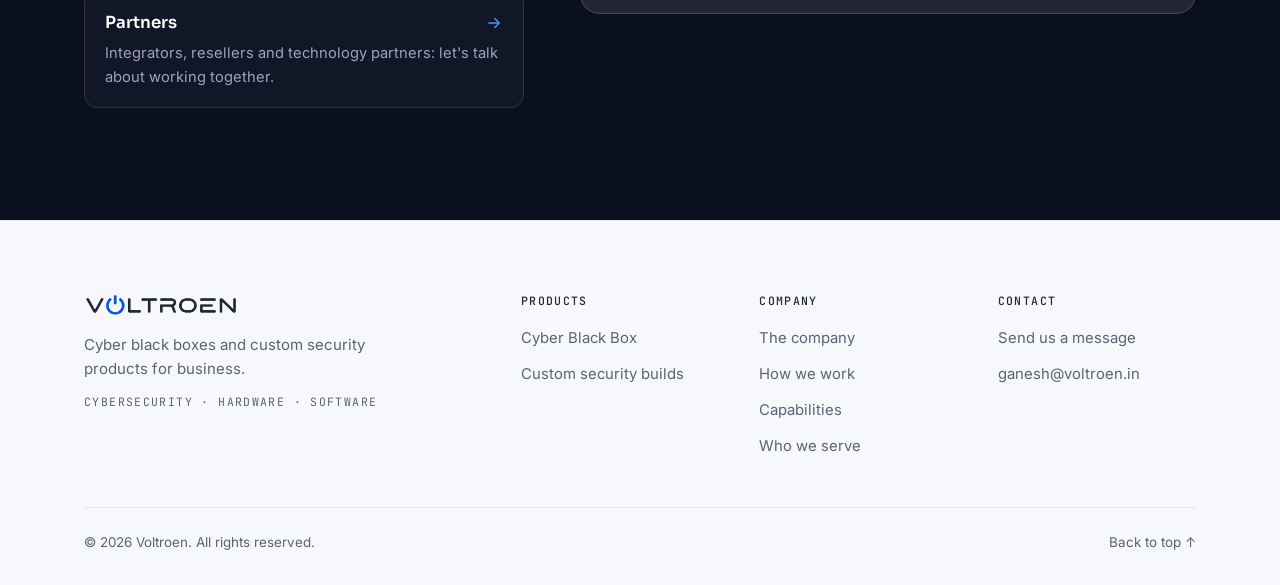
==== commit cddf6804: "Remove the email line from the contact section Co-Authored-By: Claude Opus 5.5 <noreply@anthropic.co" ====
--- a/index.html
+++ b/index.html
@@ -367,7 +367,6 @@
           <span class="idx">06 — Work with us</span>
           <h2 id="contact-title">Talk to Voltroen.</h2>
           <p>Tell us what you need to protect and where it runs. Pick the line that fits you, or just write.</p>
-          <p class="direct-contact">Email <a href="mailto:ganesh@voltroen.in">ganesh@voltroen.in</a></p>
           <div class="audiences">
             <button type="button" class="audience" data-topic="cyber-black-box" aria-pressed="false" aria-labelledby="aud-cbb" aria-describedby="aud-cbb-d">
               <b id="aud-cbb">Cyber Black Box <svg aria-hidden="true"><use href="#i-arrow"/></svg></b>
--- a/assets/css/site.css
+++ b/assets/css/site.css
@@ -800,9 +800,6 @@
 .form-actions { display: flex; flex-wrap: wrap; align-items: center; gap: 16px; margin-top: 6px; }
 .form-actions .btn svg { width: 18px; height: 18px; }
 .helper { flex: 1; min-width: 200px; font-size: .84rem; color: #9aa4bf; }
-.direct-contact { margin-top: 20px; font-family: var(--mono); font-size: .88rem; line-height: 1.9; color: #9aa4bf; }
-.direct-contact a { color: #fff; border-bottom: 1px solid rgba(255, 255, 255, .3); }
-.direct-contact a:hover { border-bottom-color: #fff; }
 .inbox-note { margin-top: 18px; padding: 12px 14px; border-radius: 10px; border: 1px dashed rgba(255, 255, 255, .2); font-size: .86rem; color: #c4cbdd; }
 .status { margin-top: 14px; font-family: var(--mono); font-size: .78rem; color: #4ade80; min-height: 1.2em; }
 .status.warn { color: var(--amber); }
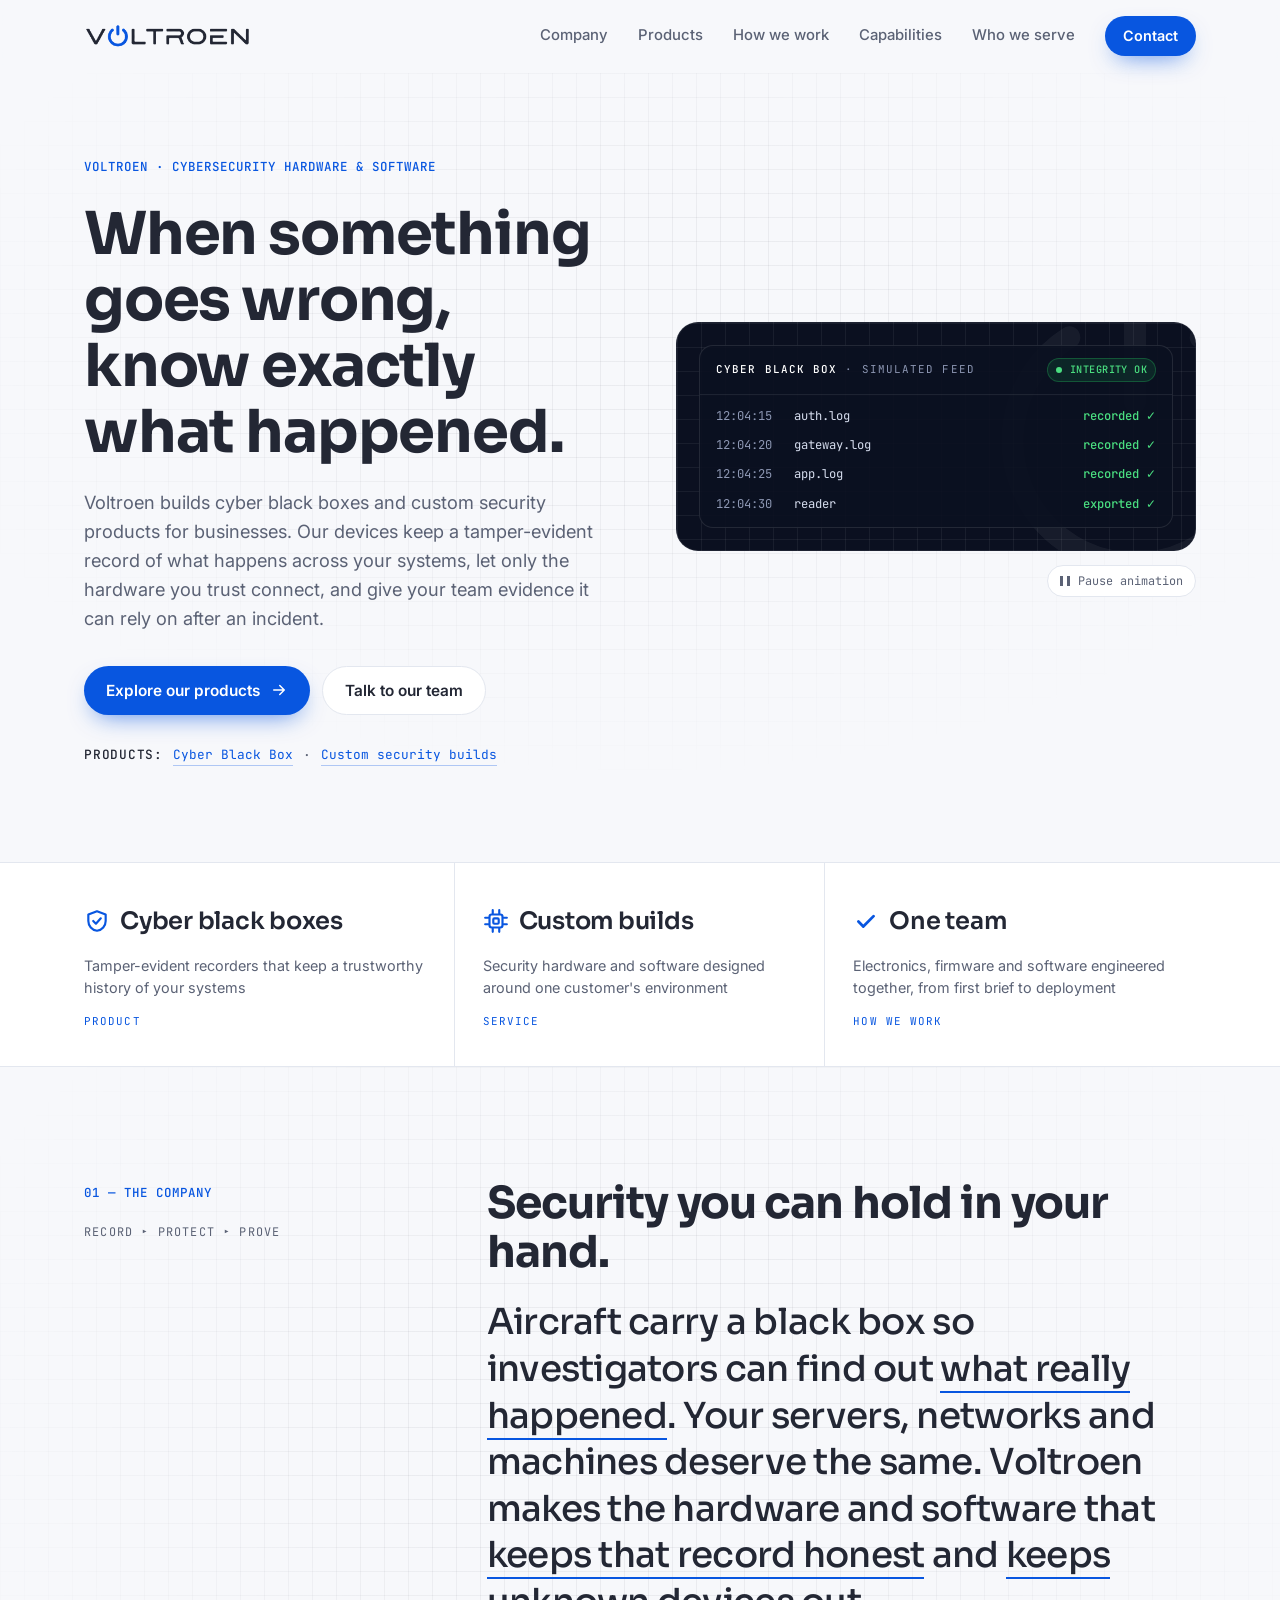
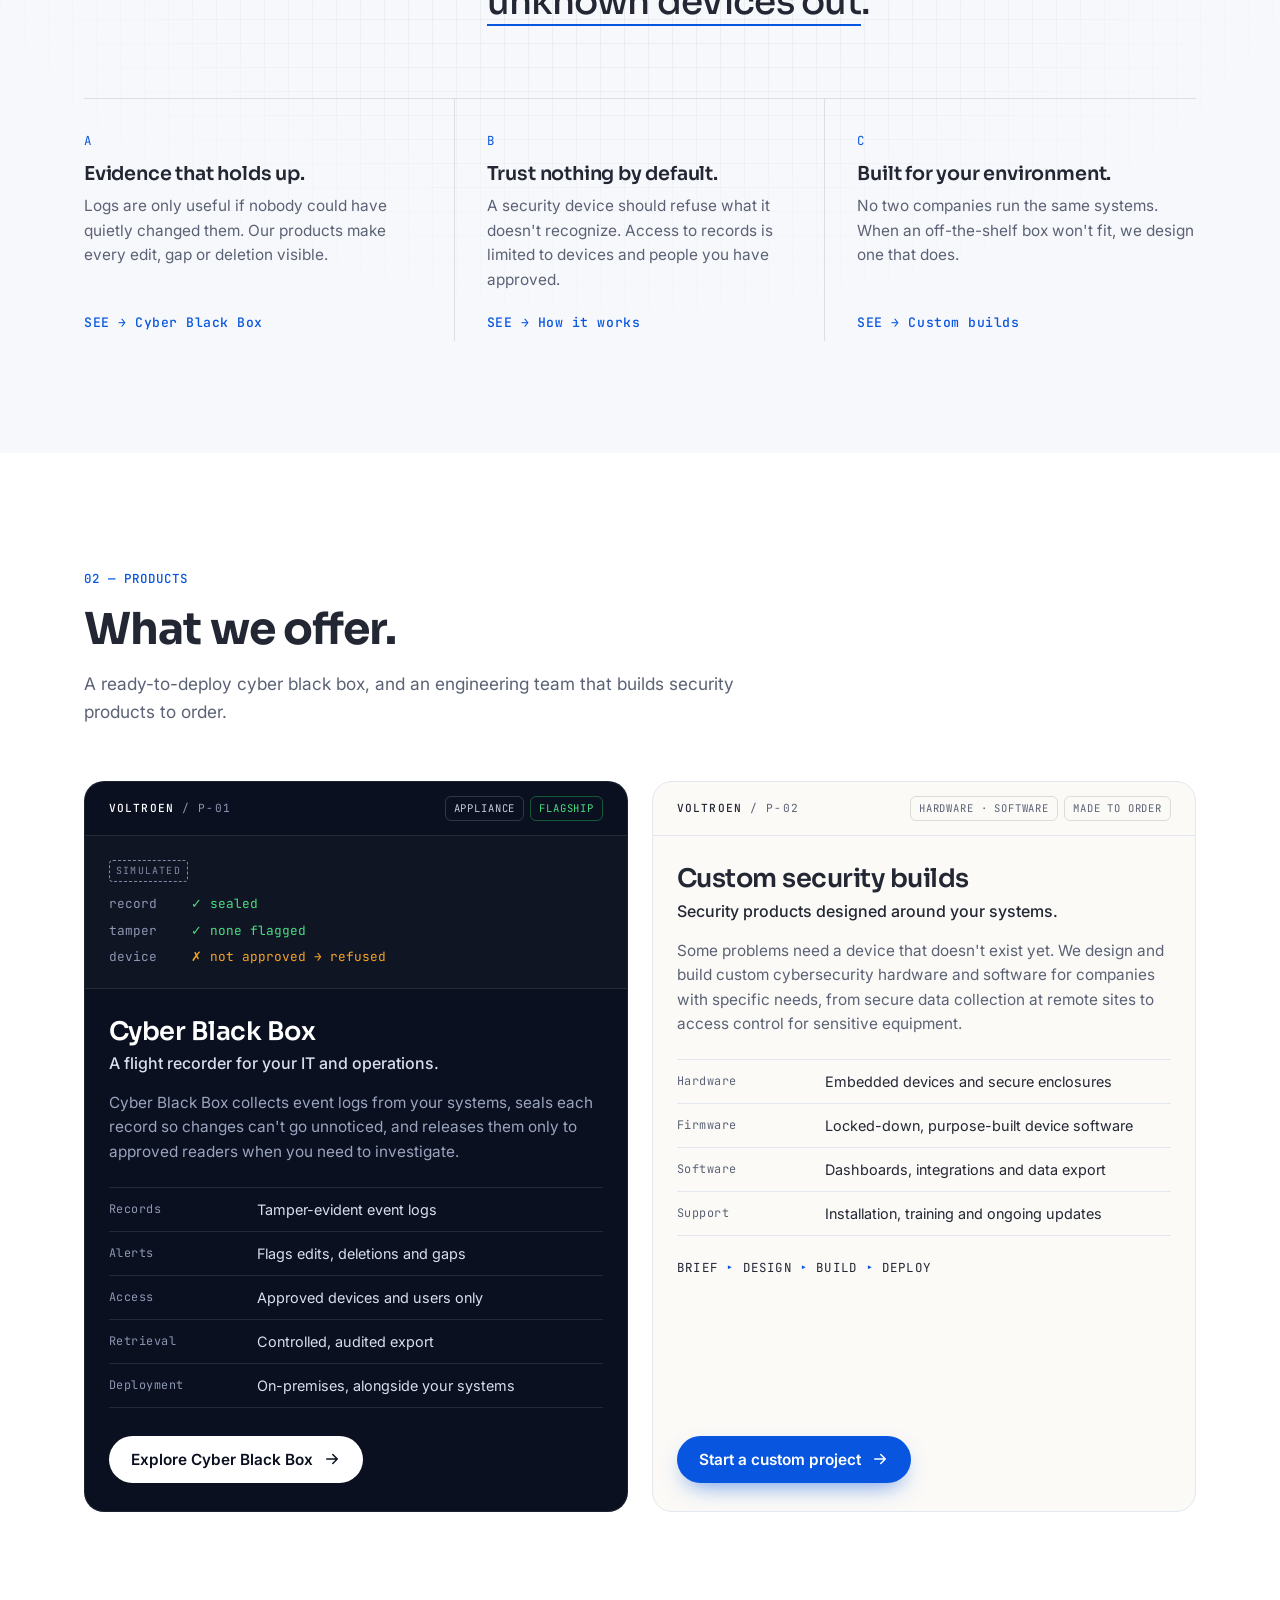
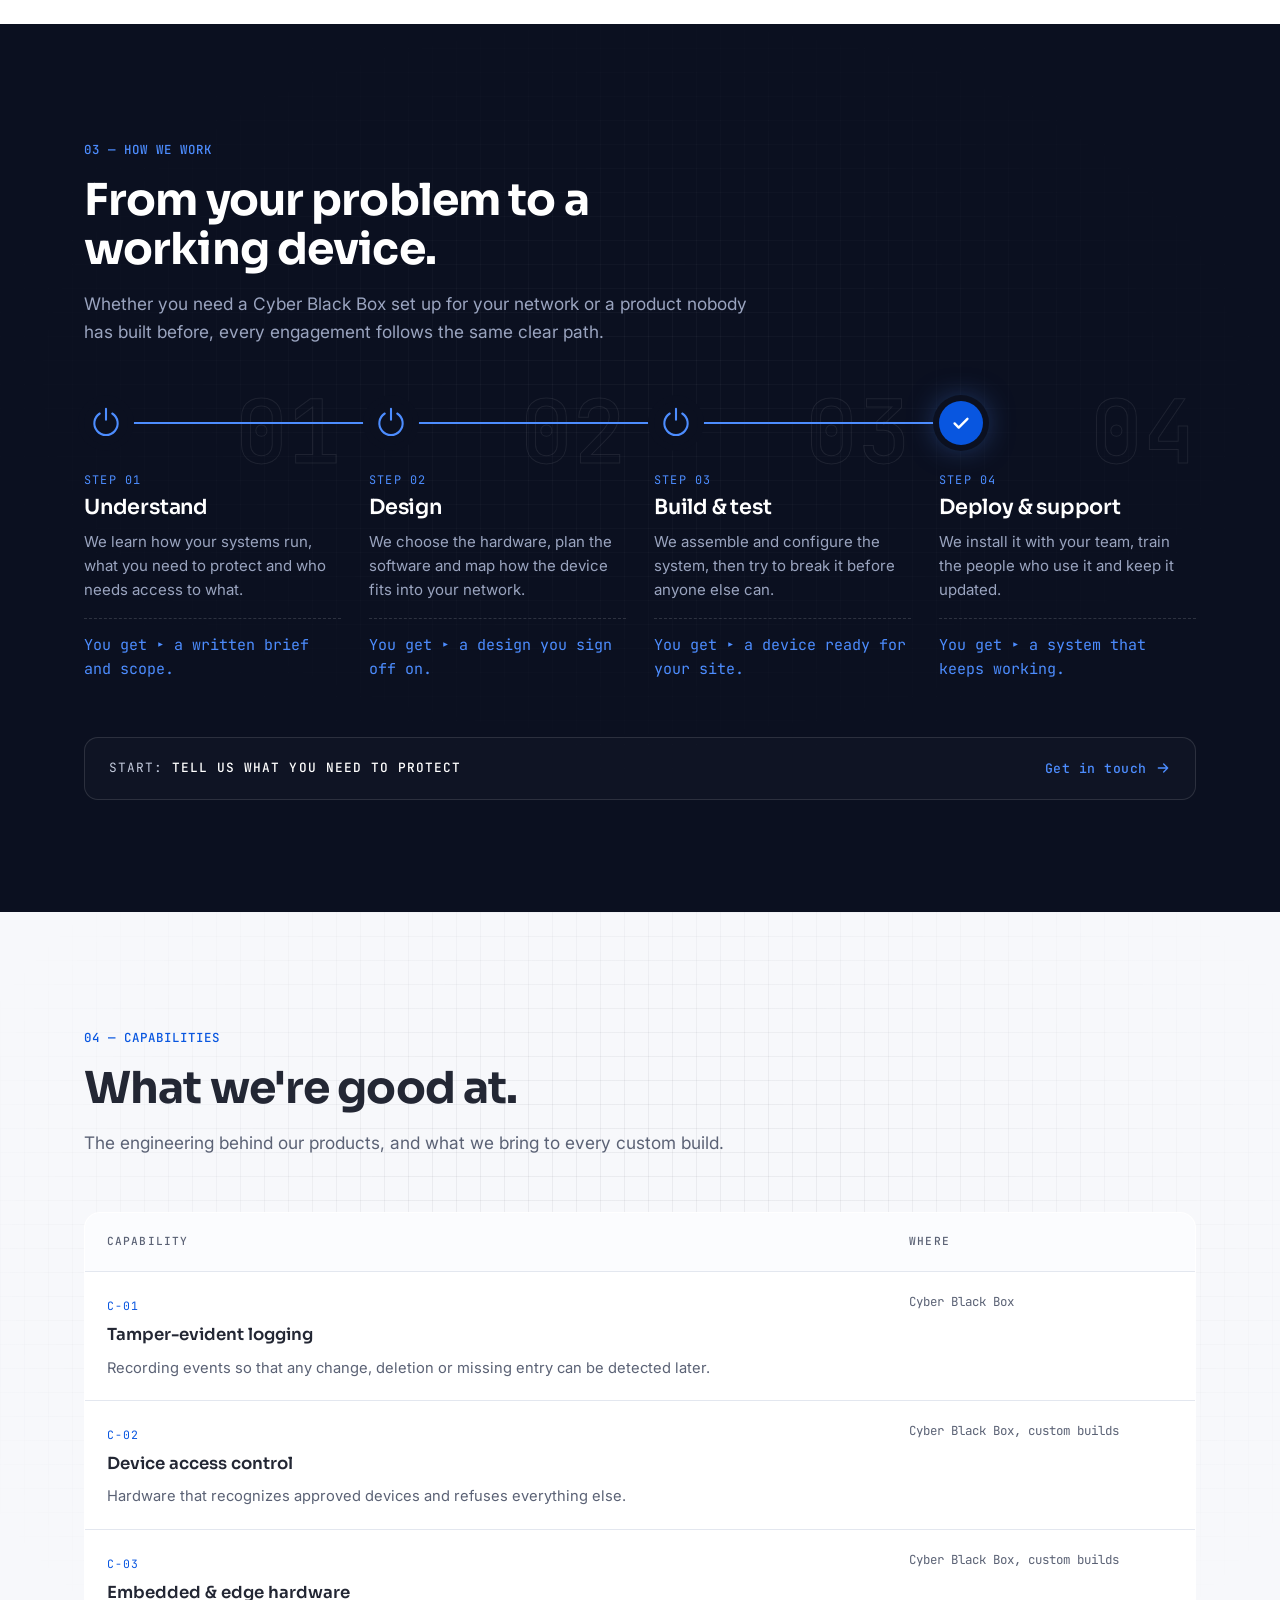
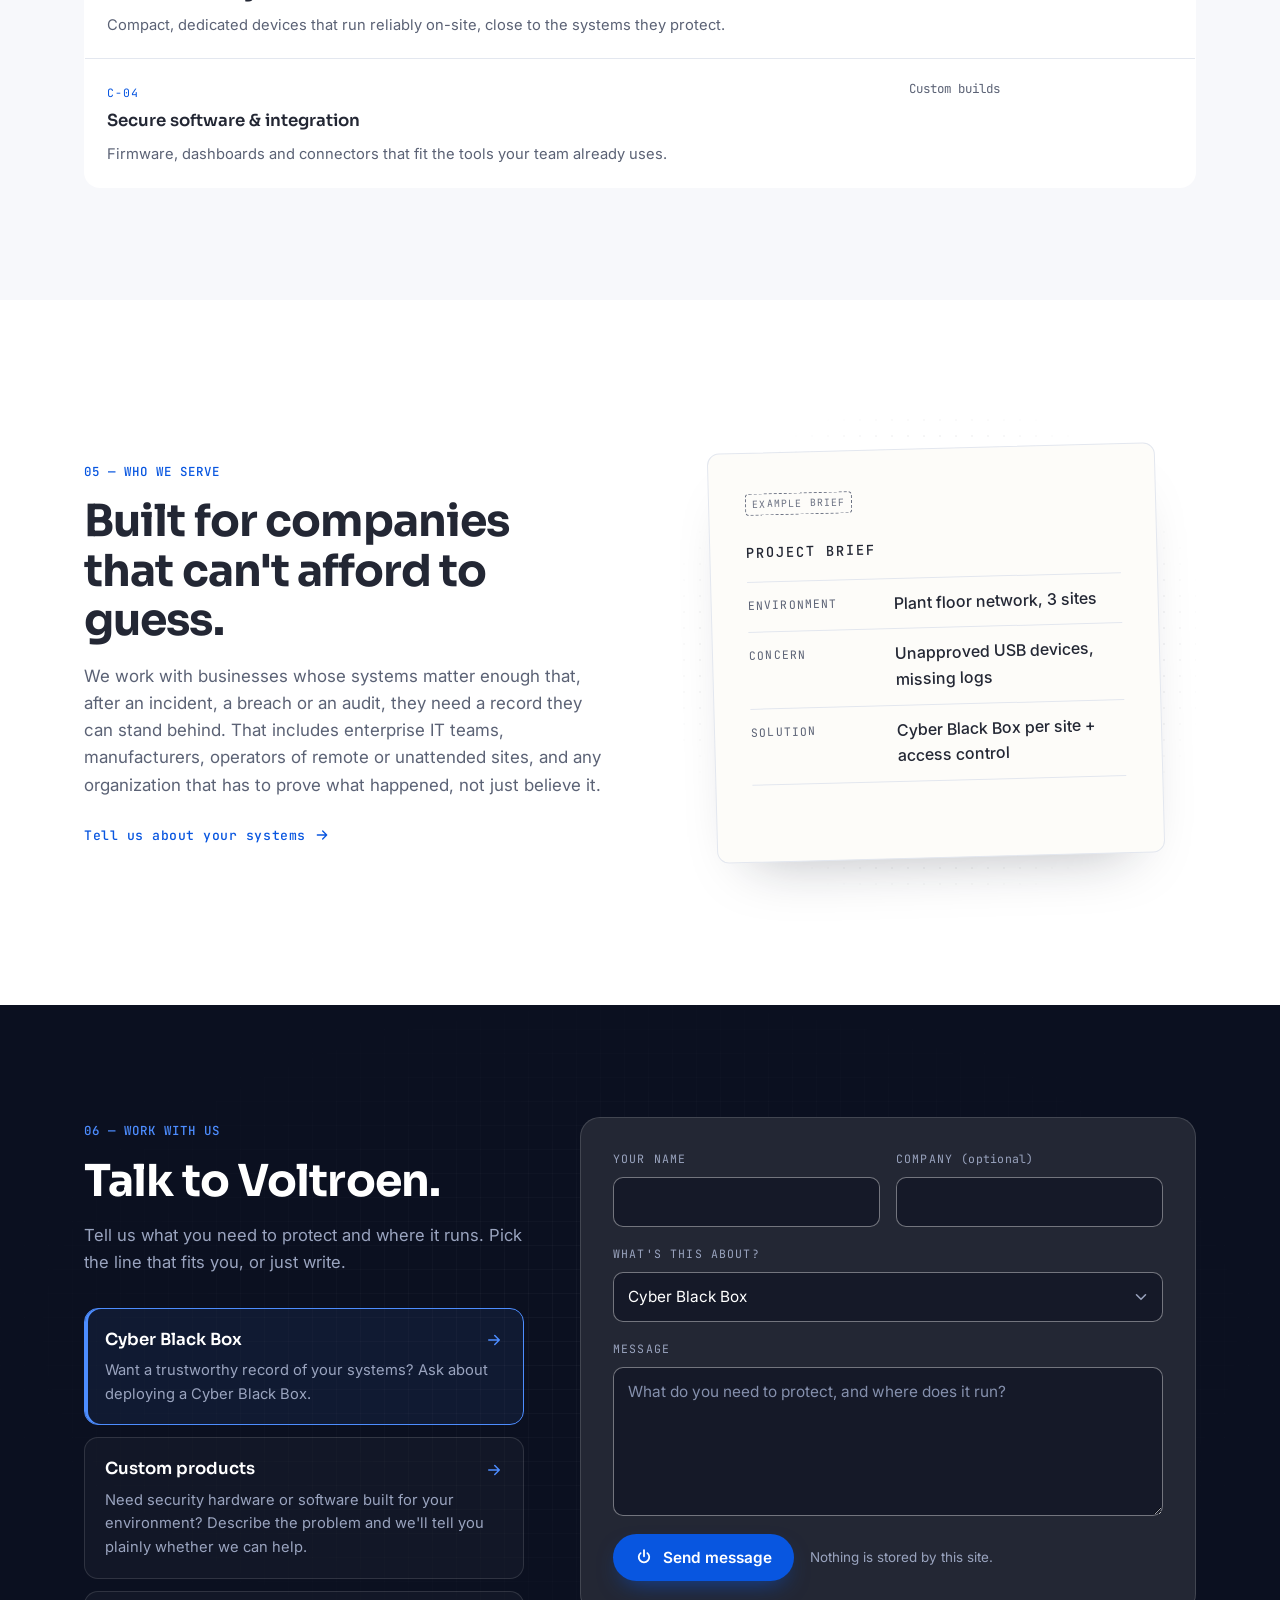
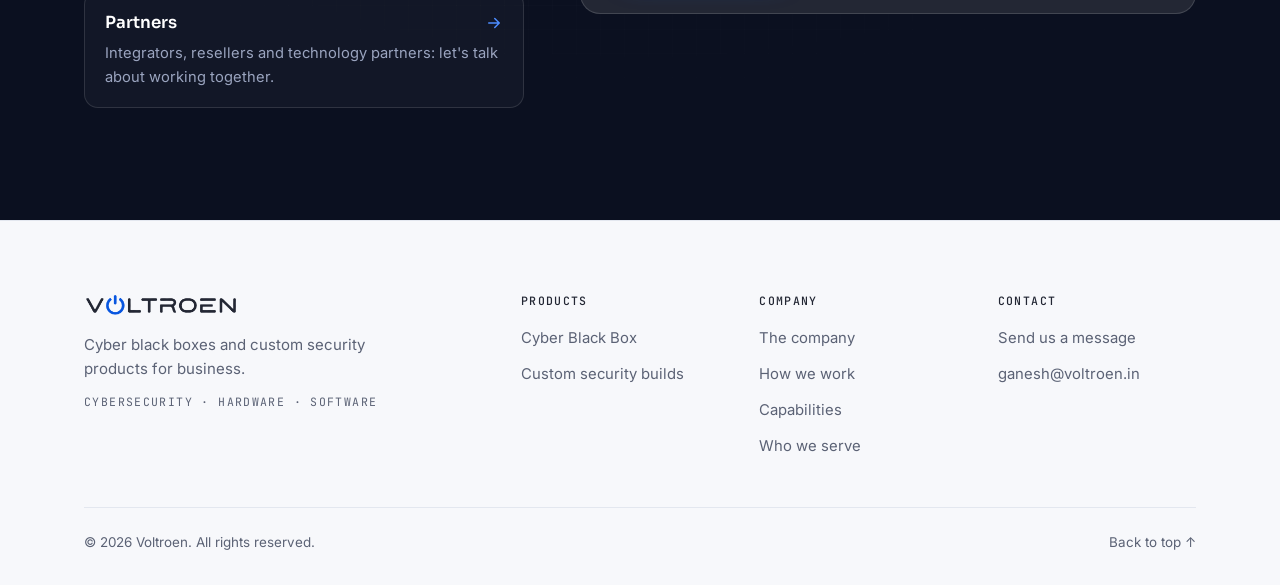
==== commit 329392f8: "Make the contact form a dummy that clears on submit The form no longer opens an email app; it accept" ====
--- a/index.html
+++ b/index.html
@@ -411,10 +411,10 @@
             <span class="field-error" id="cf-message-error"></span>
           </div>
           <div class="form-actions">
-            <button type="submit" class="btn btn-primary"><svg aria-hidden="true"><use href="#i-power"/></svg><span id="submit-label">Copy message</span></button>
+            <button type="submit" class="btn btn-primary"><svg aria-hidden="true"><use href="#i-power"/></svg><span id="submit-label">Send message</span></button>
             <p class="helper" id="form-helper">Nothing is stored by this site.</p>
           </div>
-          <noscript><p class="inbox-note">This form needs JavaScript to prepare your message.</p></noscript>
+          <noscript><p class="inbox-note">This form needs JavaScript.</p></noscript>
           <p class="status" id="form-status" role="status" aria-live="polite"></p>
         </form>
       </div>
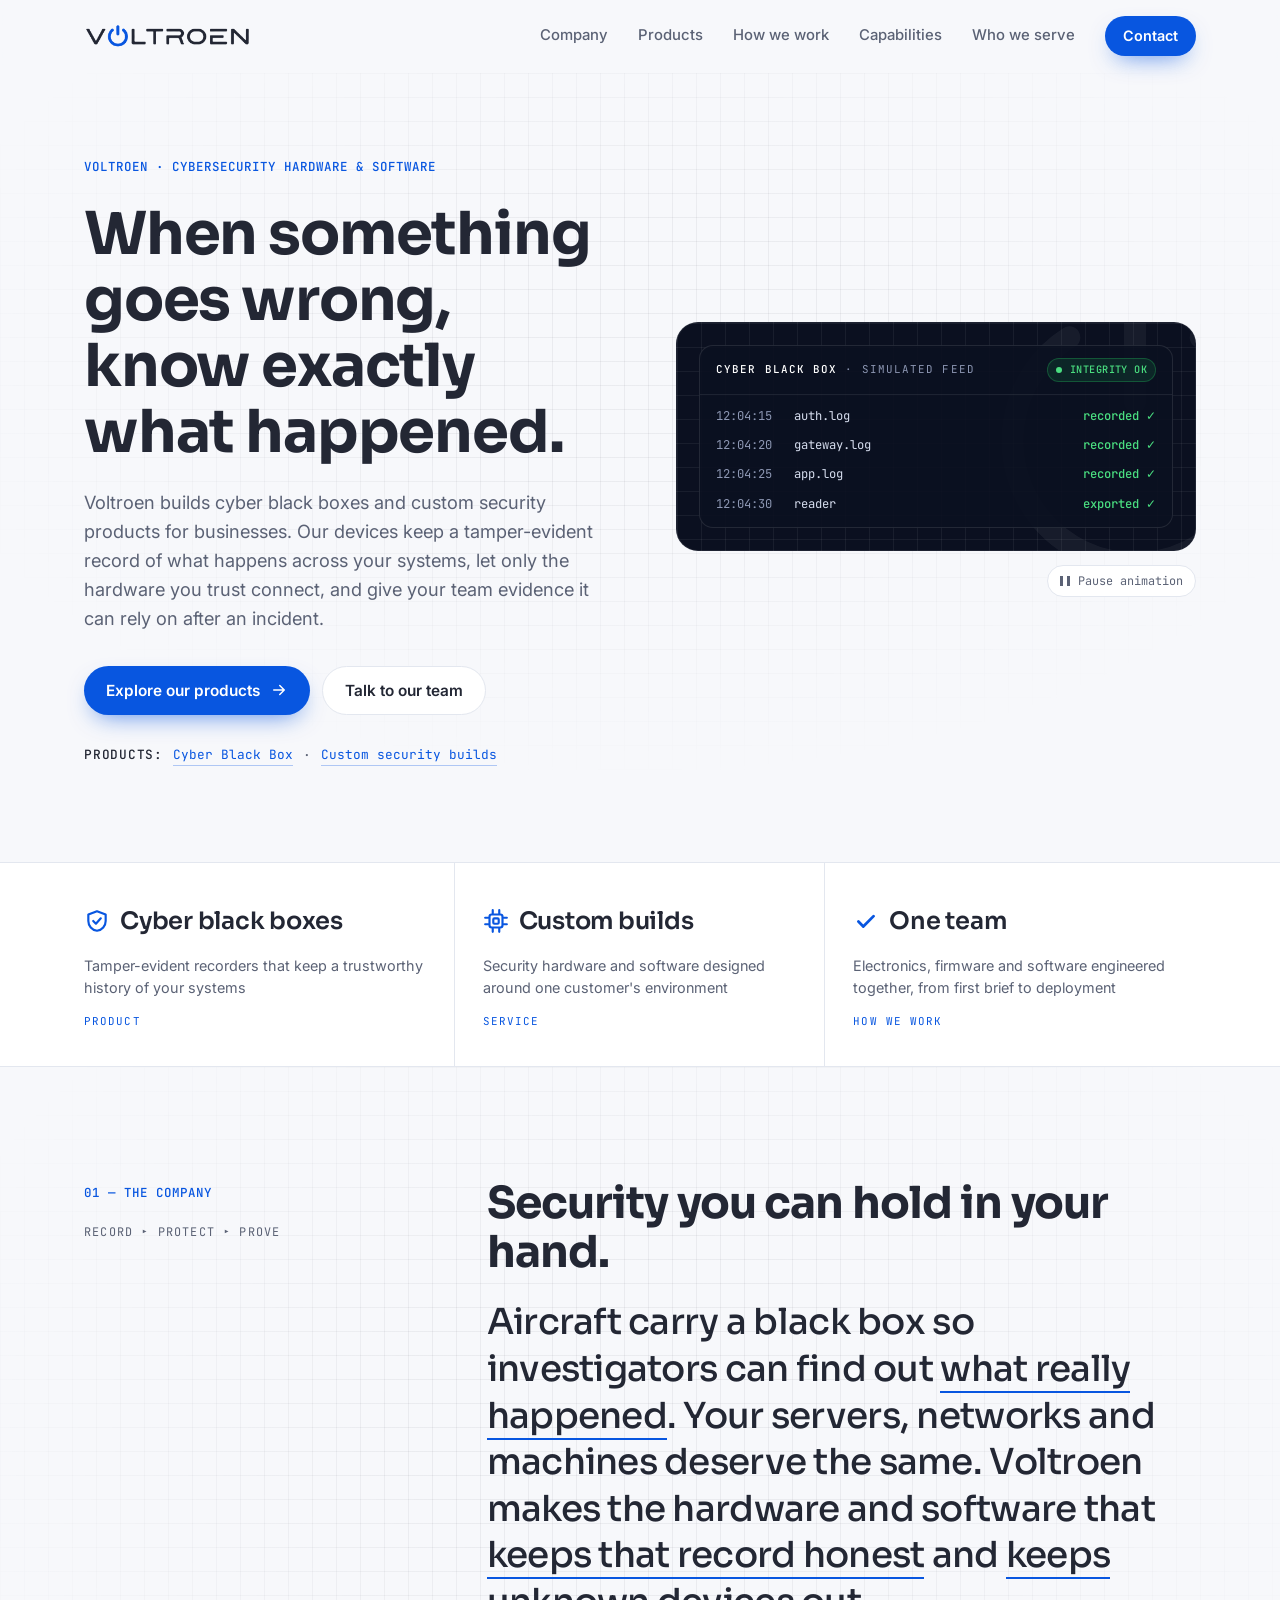
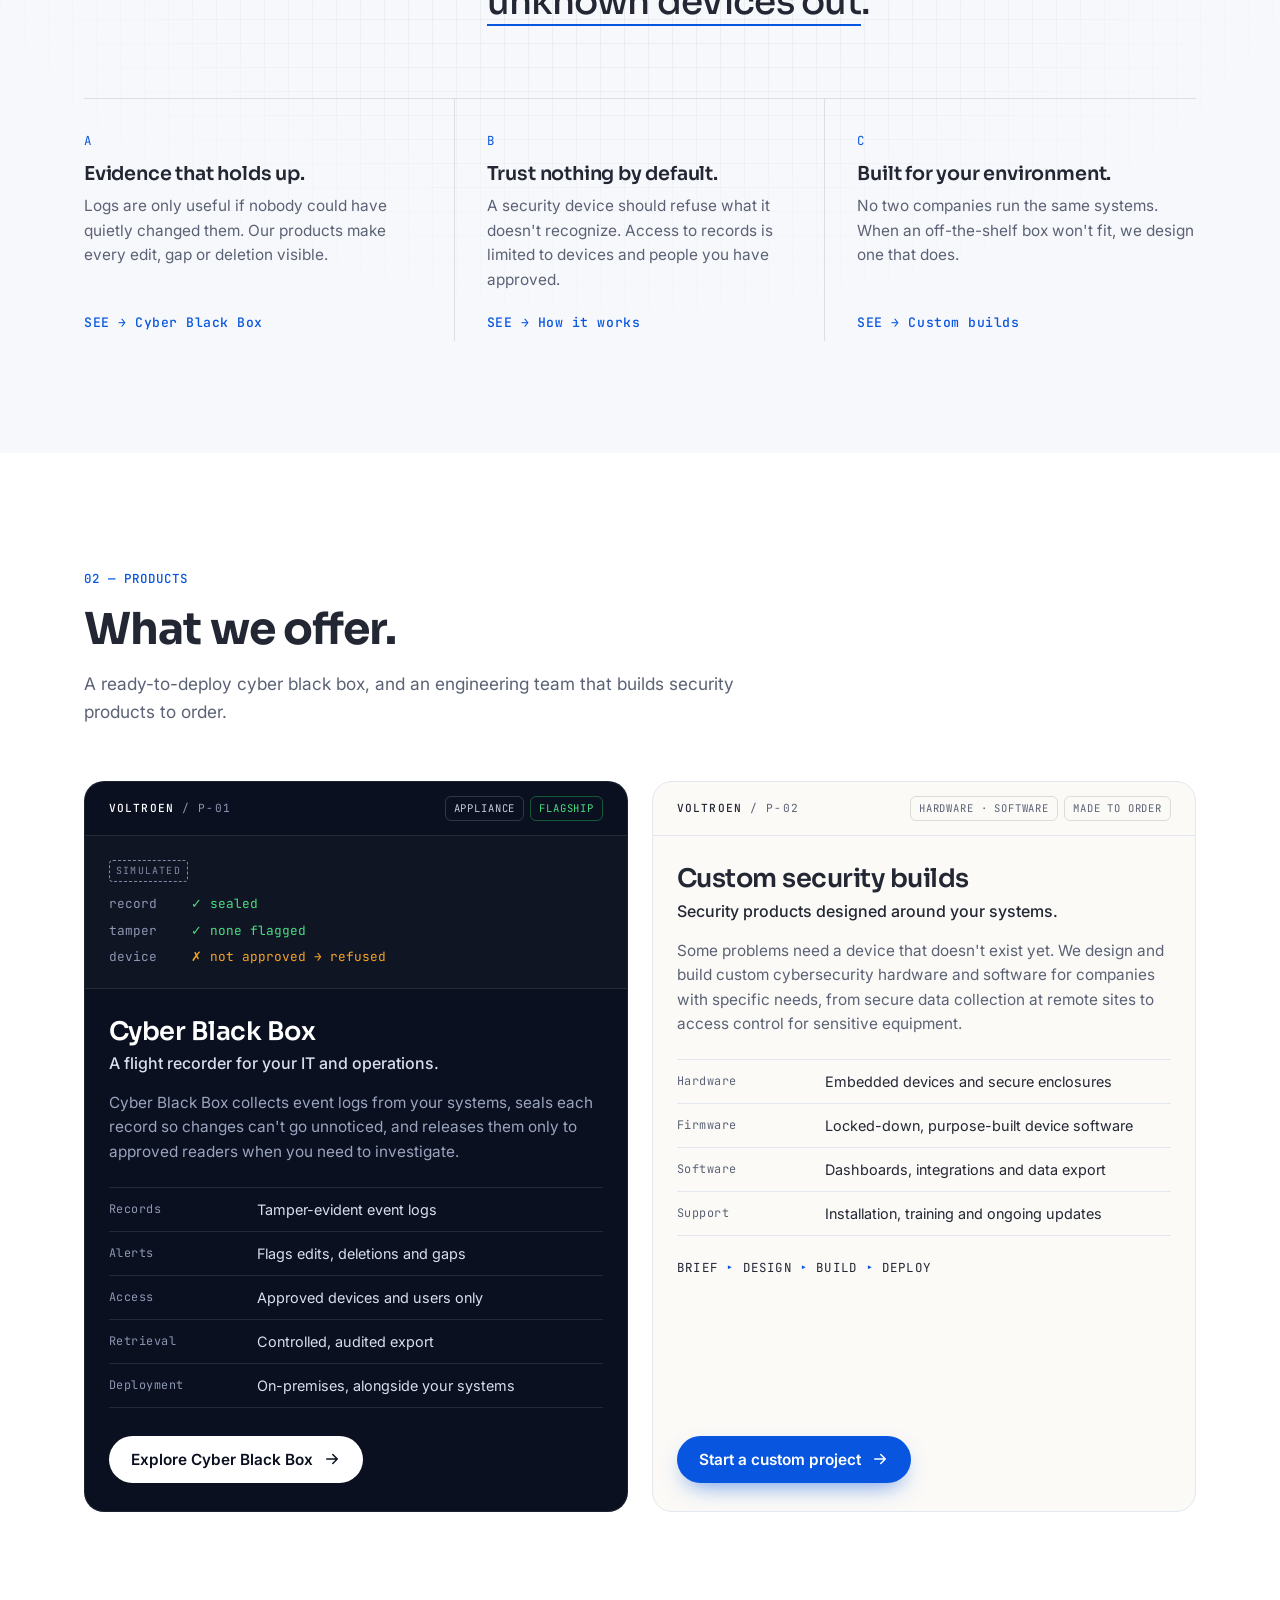
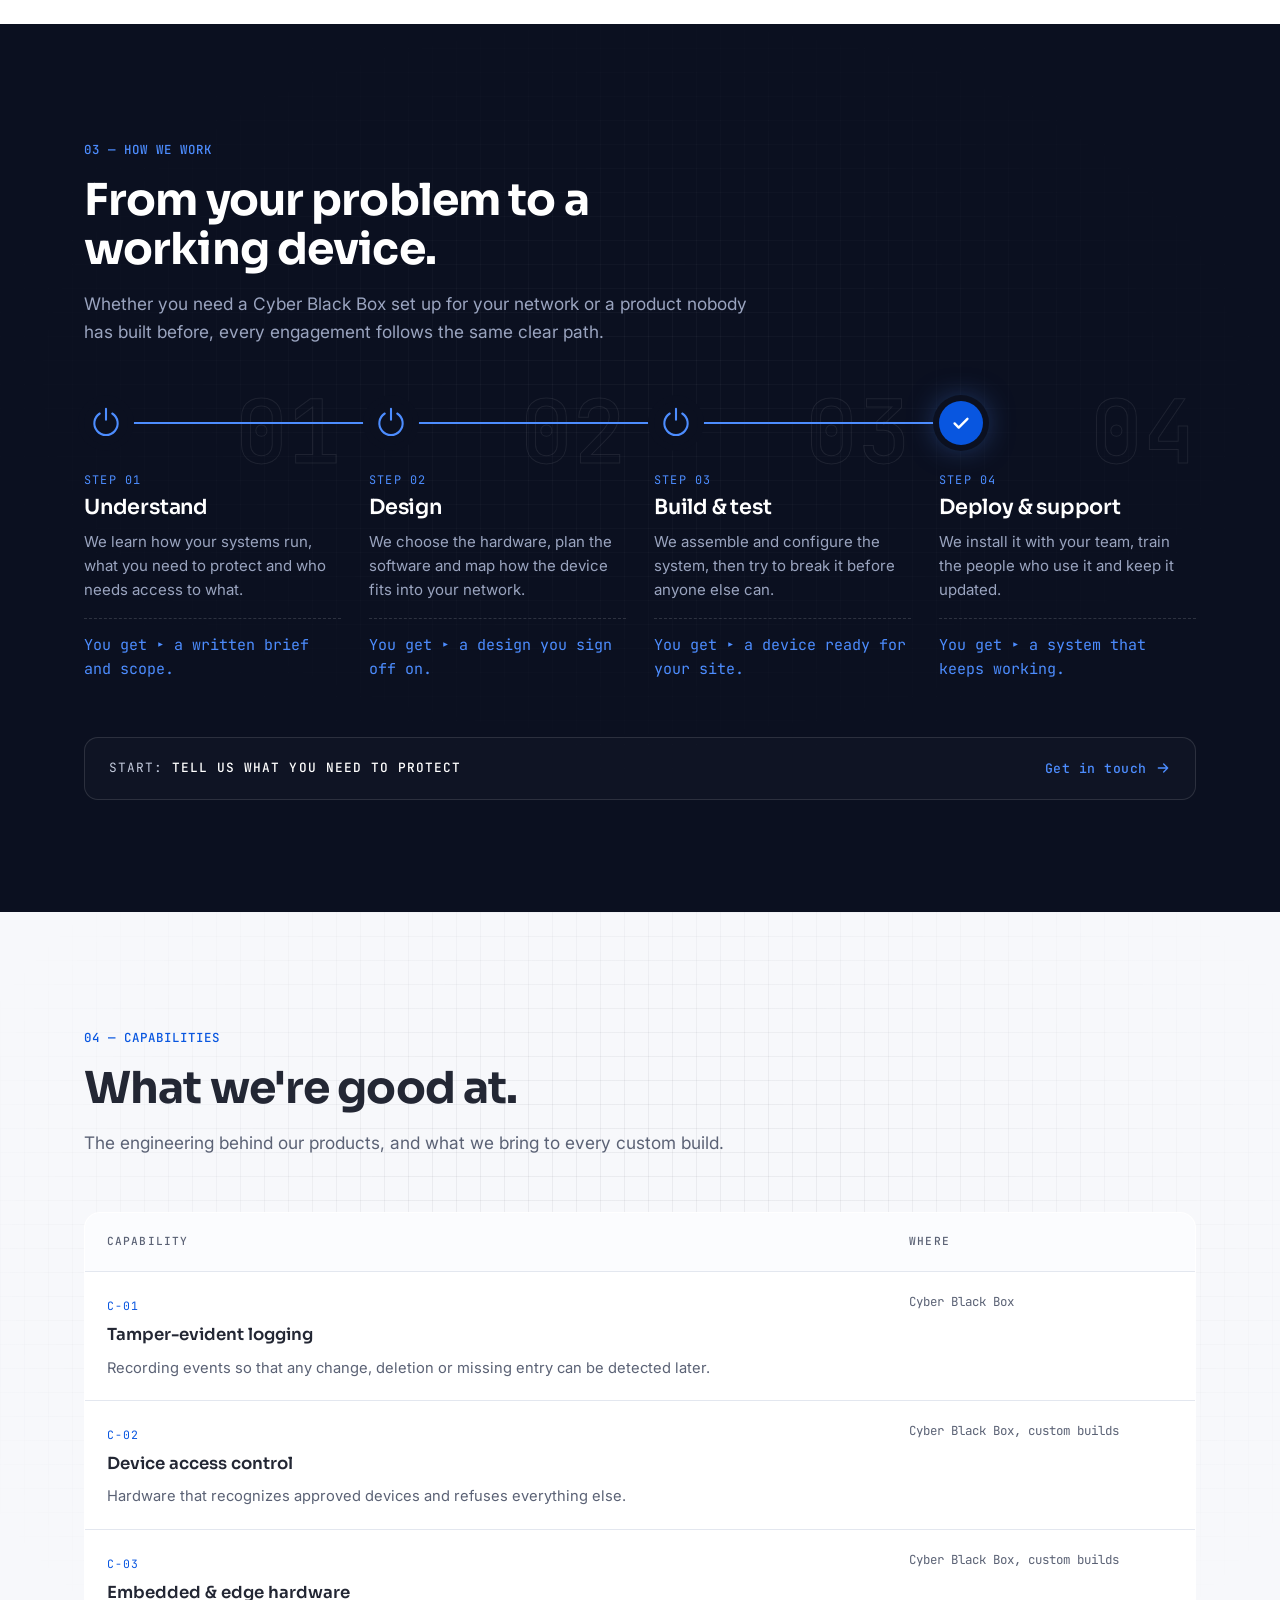
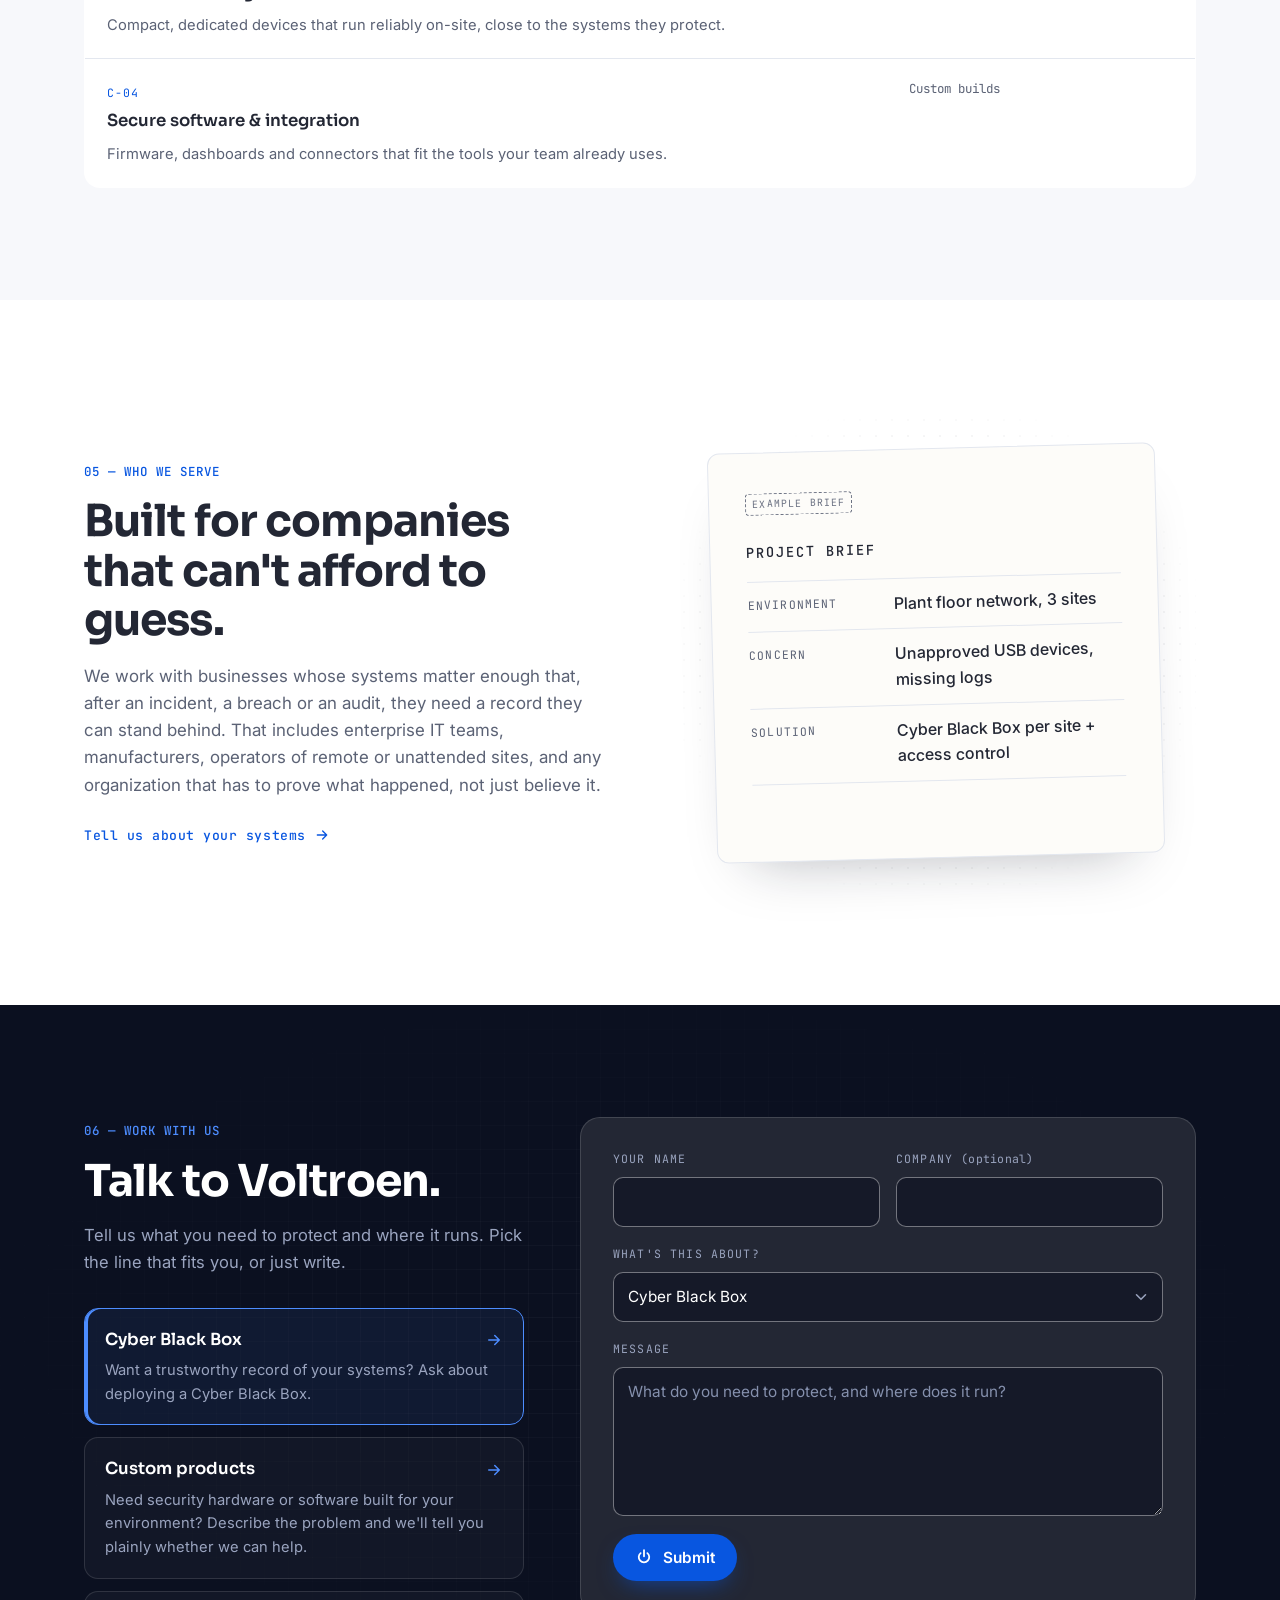
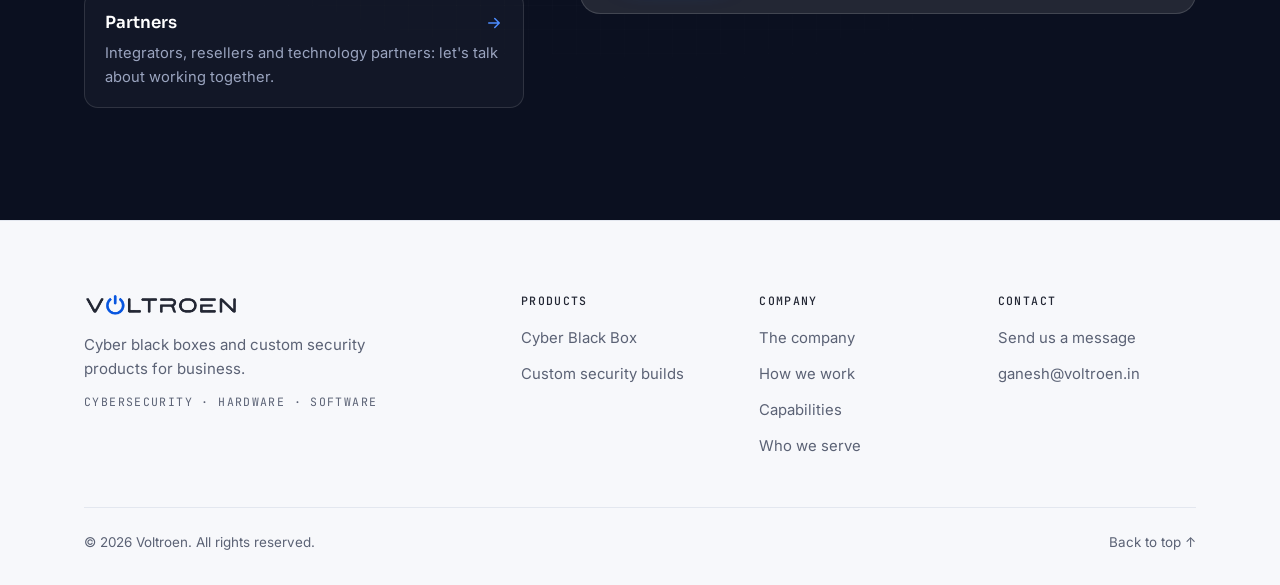
==== commit 46108f63: "Plain Submit button for the dummy contact form Drop the helper text and status line, and version the" ====
--- a/index.html
+++ b/index.html
@@ -16,7 +16,7 @@
   <link rel="preconnect" href="https://fonts.gstatic.com" crossorigin />
   <link href="https://fonts.googleapis.com/css2?family=Inter:wght@400;500;600&family=JetBrains+Mono:wght@400;500&family=Sora:wght@500;600;700&display=swap" rel="stylesheet" />
   <script>document.documentElement.classList.add('js');setTimeout(function(){if(!window.__siteReady)document.documentElement.classList.remove('js');},4000);</script>
-  <link rel="stylesheet" href="assets/css/site.css" />
+  <link rel="stylesheet" href="assets/css/site.css?v=3" />
 </head>
 <body>
   <a class="skip-link" href="#main">Skip to content</a>
@@ -411,11 +411,9 @@
             <span class="field-error" id="cf-message-error"></span>
           </div>
           <div class="form-actions">
-            <button type="submit" class="btn btn-primary"><svg aria-hidden="true"><use href="#i-power"/></svg><span id="submit-label">Send message</span></button>
-            <p class="helper" id="form-helper">Nothing is stored by this site.</p>
+            <button type="submit" class="btn btn-primary"><svg aria-hidden="true"><use href="#i-power"/></svg><span id="submit-label">Submit</span></button>
           </div>
           <noscript><p class="inbox-note">This form needs JavaScript.</p></noscript>
-          <p class="status" id="form-status" role="status" aria-live="polite"></p>
         </form>
       </div>
     </section>
@@ -460,6 +458,6 @@
     </div>
   </footer>
 
-  <script src="assets/js/site.js"></script>
+  <script src="assets/js/site.js?v=3"></script>
 </body>
 </html>
